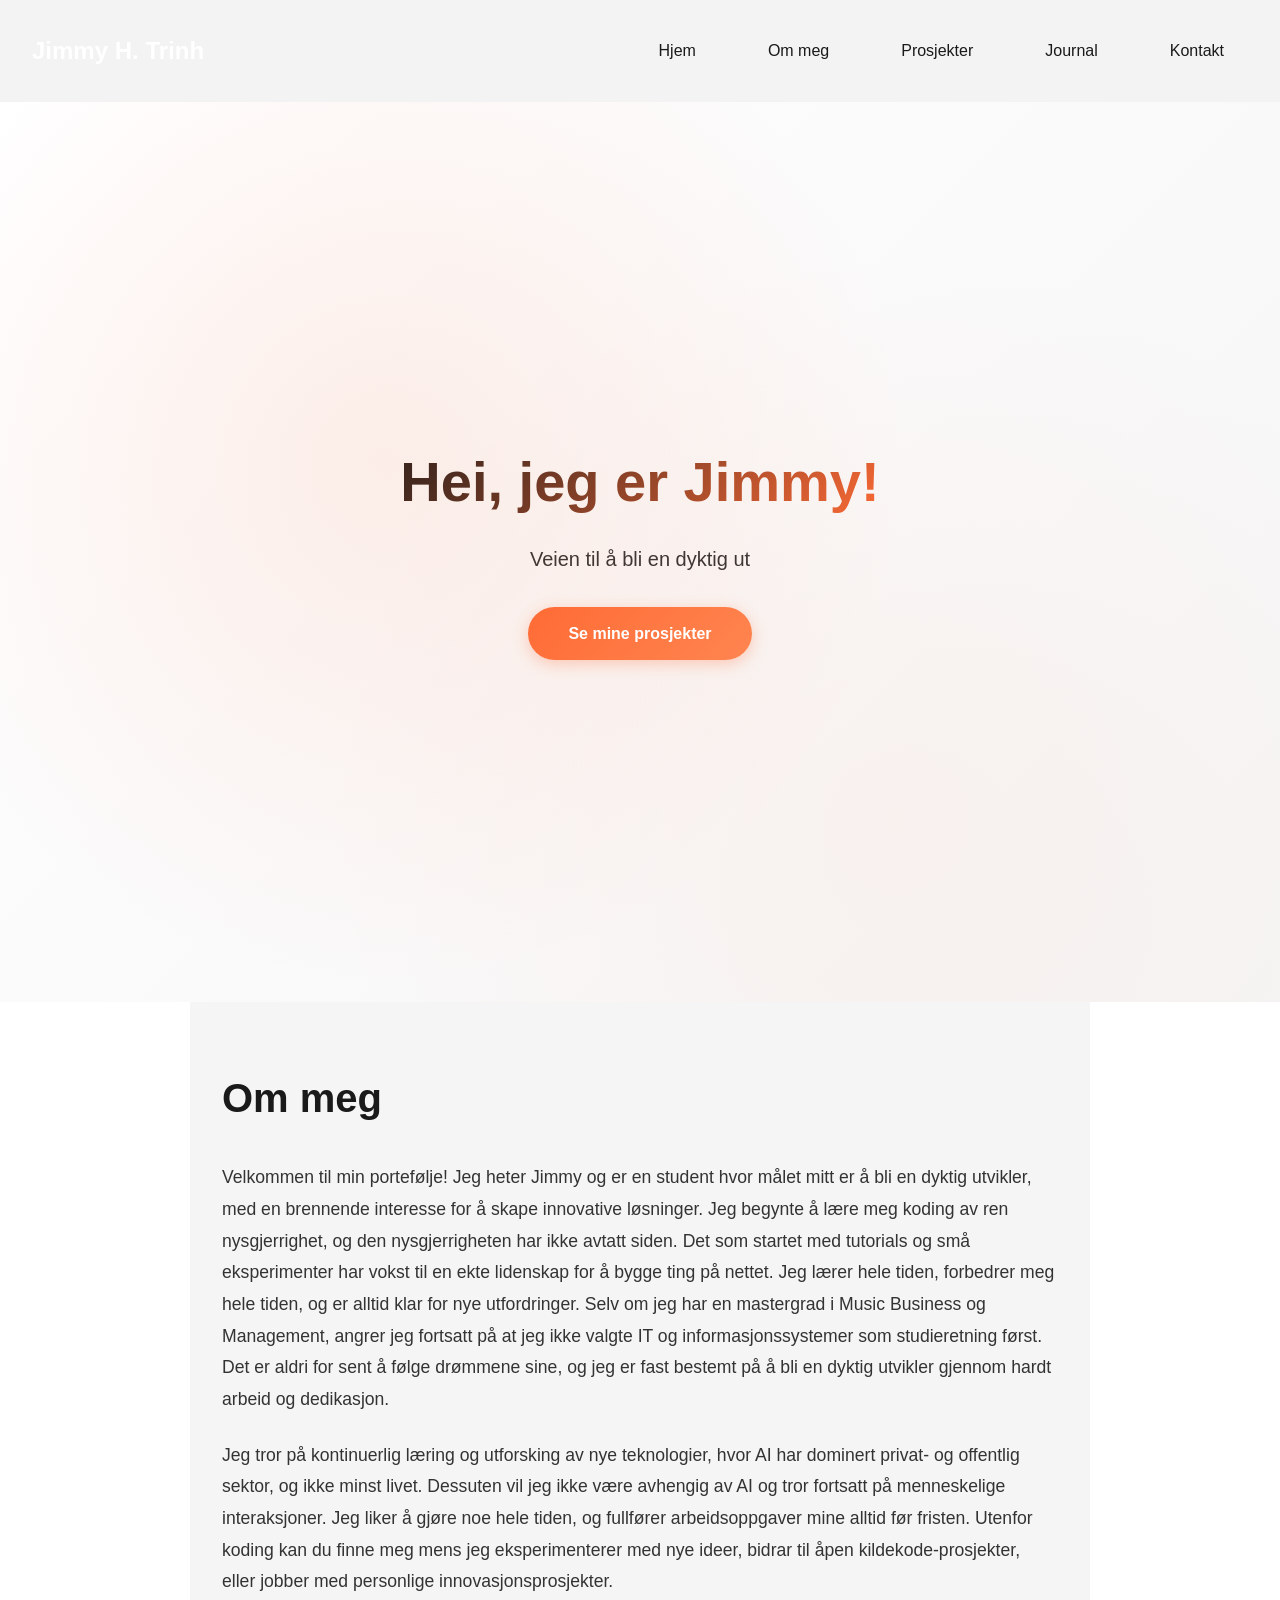
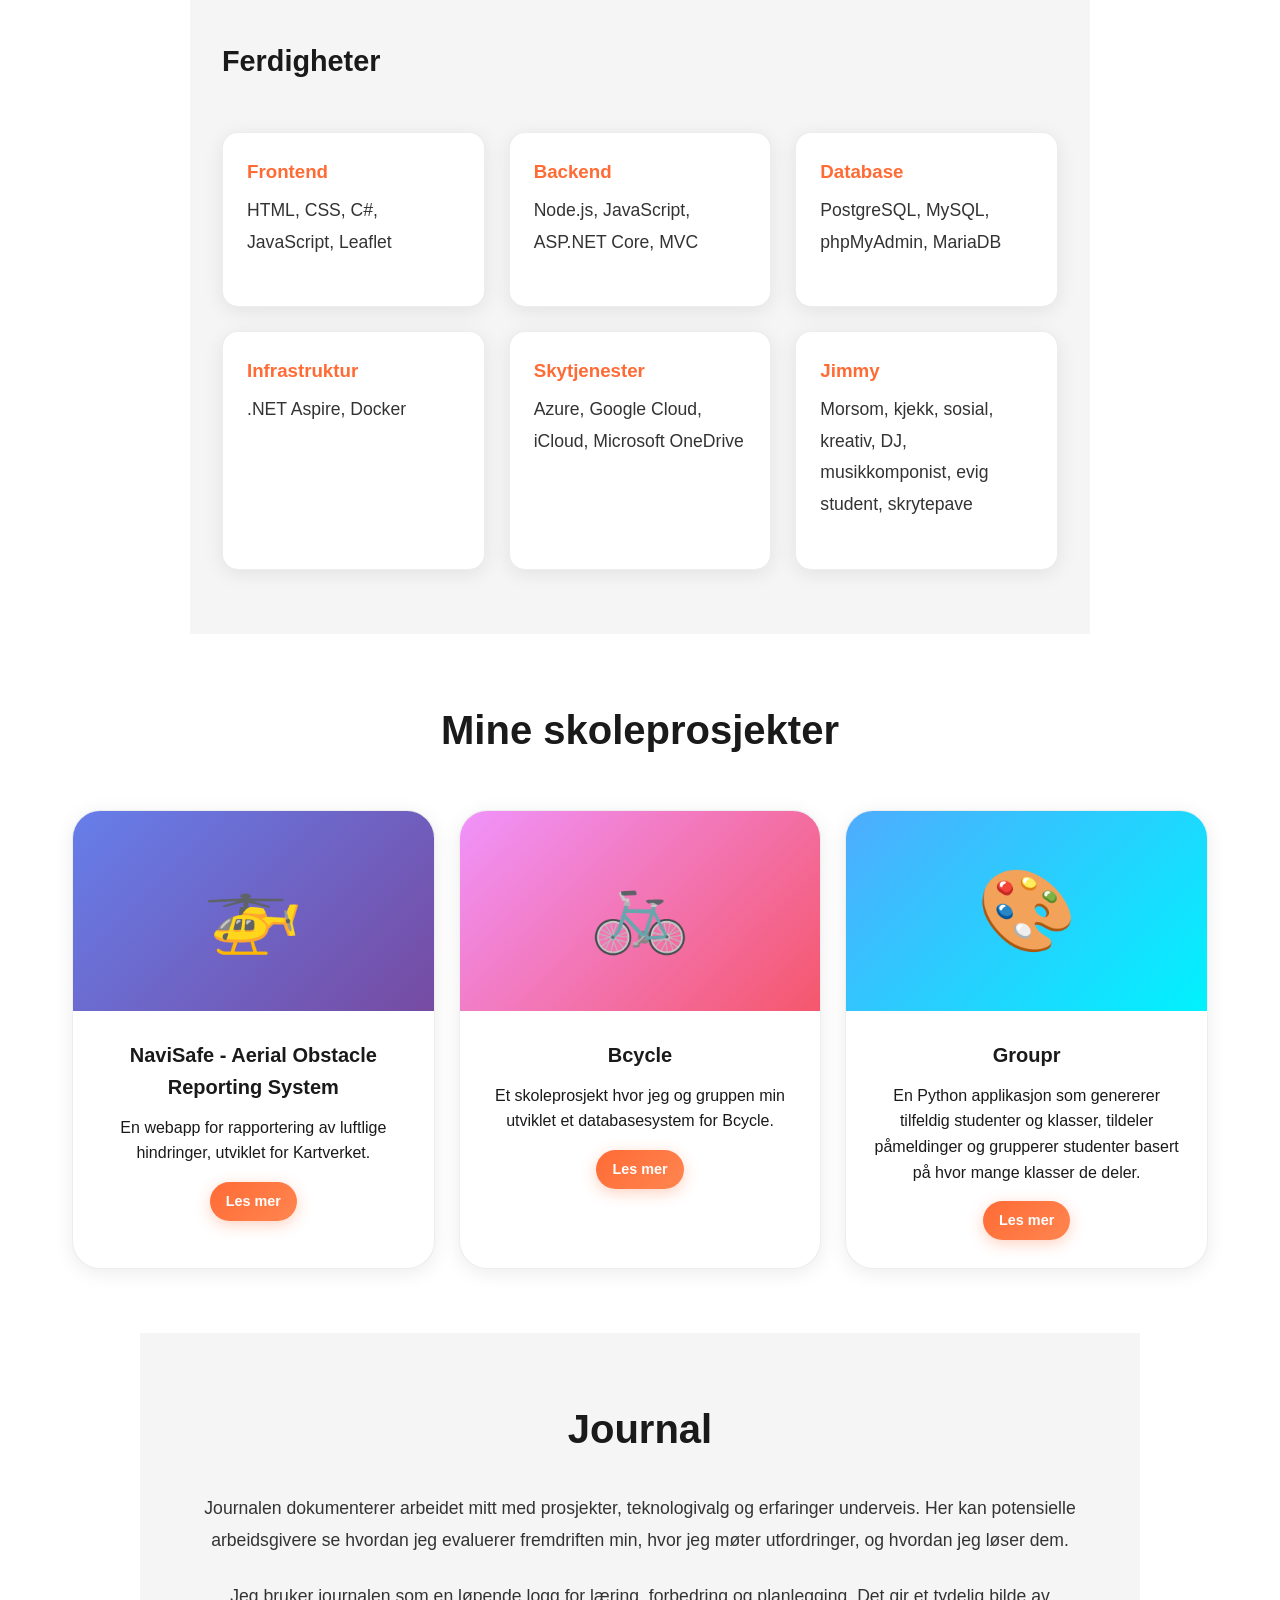
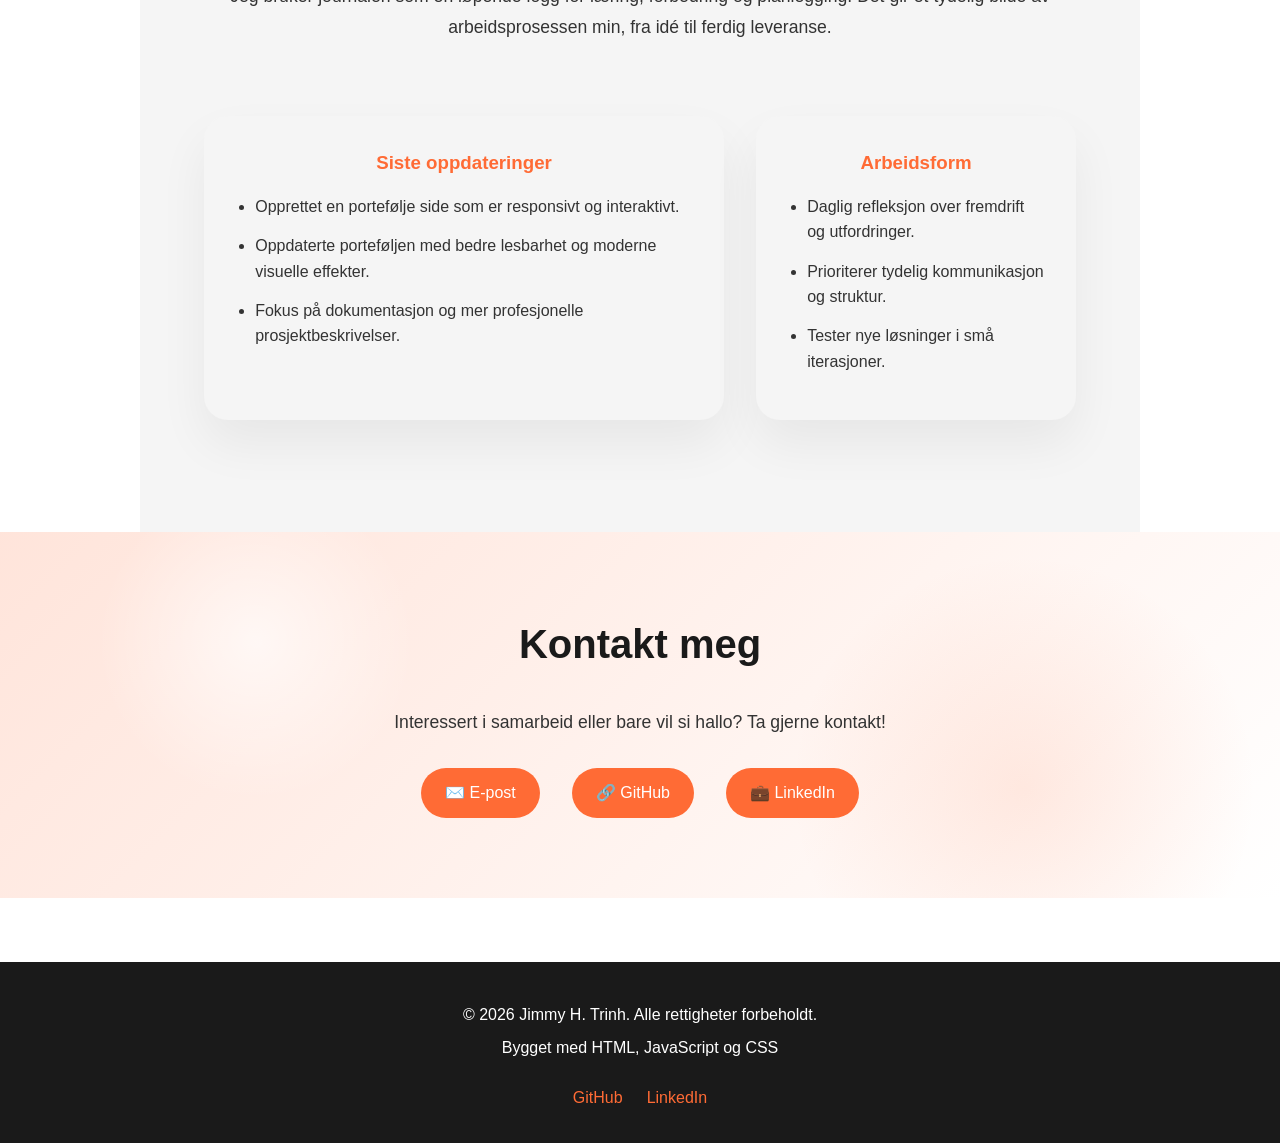
==== index.html @ 03f10249 "Forbedret layout, styling og oppdatert innhold" ====
<!DOCTYPE html>
<html lang="no">
<head>
    <meta charset="UTF-8">
    <meta name="viewport" content="width=device-width, initial-scale=1.0">
    <title>Jimmy H. Trinh - Min portefølje</title>
    <link rel="stylesheet" href="style.css">
    <style>
        /* Inline styles for header and footer */
        header {
            position: sticky;
            top: 0;
            z-index: 999;
            background: rgba(26, 26, 26, 0.95);
            backdrop-filter: blur(10px);
        }

        header nav {
            flex-wrap: wrap;
        }

        header nav .logo {
            font-size: 1.5rem;
            font-weight: bold;
            color: var(--secondary);
        }

        header nav div {
            display: flex;
            gap: 1.5rem;
        }

        footer {
            background: var(--primary);
            color: var(--secondary);
            text-align: center;
            padding: 2rem;
            margin-top: 4rem;
        }

        footer p {
            margin: 0.5rem 0;
        }

        footer .social-links {
            margin-top: 1.5rem;
            display: flex;
            justify-content: center;
            gap: 1.5rem;
        }

        footer a {
            color: var(--accent);
            text-decoration: none;
            transition: color 0.3s ease;
        }

        footer a:hover {
            color: var(--secondary);
        }

        /* Section styles */
        section {
            scroll-margin-top: 80px;
        }

        .about-section {
            padding: 4rem 2rem;
            max-width: 900px;
            margin: 0 auto;
            background: var(--light-gray);
        }

        .about-section h2 {
            font-size: 2.5rem;
            margin-bottom: 2rem;
            color: var(--primary);
        }

        .about-section p {
            font-size: 1.1rem;
            color: var(--dark-gray);
            margin-bottom: 1.5rem;
            line-height: 1.8;
        }

        .skills-container {
            display: grid;
            grid-template-columns: repeat(auto-fit, minmax(200px, 1fr));
            gap: 1.5rem;
            margin-top: 3rem;
        }

        .skill-item {
            background: var(--secondary);
            padding: 1.5rem;
            border-radius: 16px;
            box-shadow: 0 4px 20px rgba(0, 0, 0, 0.08);
            transition: all 0.3s cubic-bezier(0.4, 0, 0.2, 1);
            border: 1px solid rgba(26, 26, 26, 0.08);
            position: relative;
            overflow: hidden;
        }

        .skill-item::before {
            content: '';
            position: absolute;
            top: 0;
            left: 0;
            right: 0;
            bottom: 0;
            background: linear-gradient(135deg, rgba(255, 107, 53, 0.05), transparent);
            opacity: 0;
            transition: opacity 0.3s ease;
        }

        .skill-item:hover::before {
            opacity: 1;
        }

        .skill-item:hover {
            transform: translateY(-8px);
            box-shadow: 0 12px 30px rgba(255, 107, 53, 0.15);
            border-color: rgba(255, 107, 53, 0.2);
        }

        .skill-item h3 {
            color: var(--accent);
            margin-bottom: 0.5rem;
        }

        .portfolio-grid {
            display: grid;
            grid-template-columns: repeat(auto-fit, minmax(280px, 1fr));
            gap: 1.5rem;
            margin-top: 2rem;
        }

        .portfolio-card {
            display: block;
            text-decoration: none;
            color: inherit;
            border-radius: 28px;
            overflow: hidden;
            box-shadow: 0 18 px 40px rgba(0, 0, 0, 0.08);
            transition: transform 0.3s ease, box-shadow 0.3s ease, background 0.3s ease;
            background: var(--secondary);
        }

        .portfolio-card:hover {
            transform: translateY(-10px);
            box-shadow: 0 24px 60px rgba(0, 102, 255, 0.2);
        }

        .portfolio-card h3,
        .portfolio-card p {
            color: var(--primary);
        }

        .portfolio-card .card-content {
            padding: 1.75rem;
            display: flex;
            flex-direction: column;
                align-items: center;
                text-align: center;
        }

        .portfolio-card .card-content h3 {
            font-size: 1.25rem;
            margin-bottom: 0.75rem;
        }

        .portfolio-card span.btn {
            margin: 1rem auto 0;
            display: inline-flex;
        }

        .portfolio-card a,
        .portfolio-card a * {
            color: inherit;
            text-decoration: none;
        }

        .contact-section {
            padding: 5rem 2rem;
            background: linear-gradient(135deg, rgba(255, 107, 53, 0.18), rgba(255, 255, 255, 0.96));
            color: var(--primary);
            text-align: center;
            position: relative;
            overflow: hidden;
        }

        .contact-section::before {
            content: '';
            position: absolute;
            inset: 0;
            background: radial-gradient(circle at 20% 30%, rgba(255, 255, 255, 0.65), transparent 15%),
                        radial-gradient(circle at 80% 70%, rgba(255, 107, 53, 0.12), transparent 22%);
            pointer-events: none;
        }

        .contact-section > * {
            position: relative;
            z-index: 1;
        }

        .contact-section h2 {
            font-size: 2.5rem;
            margin-bottom: 2rem;
            color: var(--primary);
        }

        .contact-section p {
            font-size: 1.1rem;
            margin-bottom: 2rem;
            color: var(--dark-gray);
        }

        .contact-links {
            display: flex;
            justify-content: center;
            gap: 2rem;
            flex-wrap: wrap;
        }

        .contact-link {
            display: inline-flex;
            align-items: center;
            gap: 0.5rem;
            padding: 0.75rem 1.5rem;
            background: var(--accent);
            color: var(--secondary);
            text-decoration: none;
            border-radius: 50px;
            transition: all 0.3s ease;
        }

        .contact-link:hover {
            transform: translateY(-2px);
            box-shadow: 0 10px 20px rgba(0, 102, 255, 0.3);
        }

        @media (prefers-color-scheme: dark) {
            .about-section {
                background: var(--light-gray);
                color: var(--secondary);
            }

            .skill-item {
                background: var(--light-gray);
            }
        }
    </style>
</head>
<body>
    <!-- Navigasjon -->
    <header>
        <nav>
            <span class="logo"> Jimmy H. Trinh</span>
            <div>
                <a href="#hjem">Hjem</a>
                <a href="#om-meg">Om meg</a>
                <a href="#prosjekter">Prosjekter</a>
                <a href="journal.html">Journal</a>
                <a href="#kontakt">Kontakt</a>
            </div>
        </nav>
    </header>

    <!-- Hero Seksjon -->
    <section class="hero" id="hjem">
        <div>
            <h1>Hei, jeg er Jimmy!</h1>
            <p>Veien til å bli en dyktig utvikler - via kunnskap og erfaring</p>
            <a href="#prosjekter" class="btn">Se mine prosjekter</a>
        </div>
    </section>

    <!-- Om Meg Seksjon -->
    <section class="about-section" id="om-meg">
        <h2>Om meg</h2>
        <p>
            Velkommen til min portefølje! Jeg heter Jimmy og er en student hvor målet mitt er å bli en dyktig utvikler, med en brennende interesse for å skape innovative løsninger. 
            Jeg begynte å lære meg koding av ren nysgjerrighet, og den nysgjerrigheten har ikke avtatt siden. Det som startet med tutorials og små eksperimenter har vokst til en ekte lidenskap for å bygge ting på nettet. 
            Jeg lærer hele tiden, forbedrer meg hele tiden, og er alltid klar for nye utfordringer. Selv om jeg har en mastergrad i Music Business og Management, angrer jeg fortsatt på at jeg ikke valgte
            IT og informasjonssystemer som studieretning først. Det er aldri for sent å følge drømmene sine, og jeg er fast bestemt på å bli en dyktig utvikler gjennom hardt arbeid og dedikasjon.
        </p>
        <p>
            Jeg tror på kontinuerlig læring og utforsking av nye teknologier, hvor AI har dominert privat- og offentlig sektor, og ikke minst livet. 
            Dessuten vil jeg ikke være avhengig av AI og tror fortsatt på menneskelige interaksjoner. Jeg liker å gjøre noe hele tiden, og fullfører arbeidsoppgaver mine alltid før fristen. Utenfor koding kan du finne meg mens jeg eksperimenterer med nye ideer, 
            bidrar til åpen kildekode-prosjekter, eller jobber med personlige innovasjonsprosjekter.
        </p>
        
        <h3 style="margin-top: 2.5rem; margin-bottom: 1.5rem; color: var(--primary); font-size: 1.8rem;">Ferdigheter</h3>
        <div class="skills-container">
            <div class="skill-item">
                <h3>Frontend</h3>
                <p>HTML, CSS, C#, JavaScript, Leaflet</p>
            </div>
            <div class="skill-item">
                <h3>Backend</h3>
                <p>Node.js, JavaScript, ASP.NET Core, MVC</p>
            </div>
            <div class="skill-item">
                <h3>Database</h3>
                <p>PostgreSQL, MySQL, phpMyAdmin, MariaDB</p>
            </div>
            <div class="skill-item">
                <h3>Infrastruktur</h3>
                <p>.NET Aspire, Docker</p>
            </div>
            <div class="skill-item">
                <h3>Skytjenester</h3>
                <p>Azure, Google Cloud, iCloud, Microsoft OneDrive</p>
            </div>
            <div class="skill-item">
                <h3>Jimmy</h3>
                <p>Morsom, kjekk, sosial, kreativ, DJ, musikkomponist, evig student, skrytepave</p>
            </div>
        </div>
    </section>

    <!-- Portefølje Seksjon -->
    <section class="portfolio" id="prosjekter">
        <h2>Mine skoleprosjekter</h2>
        <div class="portfolio-grid">
            <a class="portfolio-card" href="navi-safe.html">
                <div style="height: 200px; background: linear-gradient(135deg, #667eea 0%, #764ba2 100%); display: flex; align-items: center; justify-content: center; color: white; font-size: 5rem;">
                    🚁
                </div>
                <div class="card-content">
                    <h3>NaviSafe - Aerial Obstacle Reporting System</h3>
                    <p>En webapp for rapportering av luftlige hindringer, utviklet for Kartverket.</p>
                    <span class="btn" style="margin-top: 1rem; font-size: 0.9rem; padding: 0.5rem 1rem; display: inline-block;">Les mer</span>
                </div>
            </a>

            <a class="portfolio-card" href="bcycle.html">
                <div style="height: 200px; background: linear-gradient(135deg, #f093fb 0%, #f5576c 100%); display: flex; align-items: center; justify-content: center; color: white; font-size: 5rem;">
                    🚲
                </div>
                <div class="card-content">
                    <h3>Bcycle</h3>
                    <p>Et skoleprosjekt hvor jeg og gruppen min utviklet et databasesystem for Bcycle.</p>
                    <span class="btn" style="margin-top: 1rem; font-size: 0.9rem; padding: 0.5rem 1rem; display: inline-block;">Les mer</span>
                </div>
            </a>

            <a class="portfolio-card" href="groupr.html">
                <div style="height: 200px; background: linear-gradient(135deg, #4facfe 0%, #00f2fe 100%); display: flex; align-items: center; justify-content: center; color: white; font-size: 5rem;">
                    🎨
                </div>
                <div class="card-content">
                    <h3>Groupr</h3>
                    <p>En Python applikasjon som genererer tilfeldig studenter og klasser, tildeler påmeldinger og grupperer studenter basert på hvor mange klasser de deler.</p>
                    <span class="btn" style="margin-top: 1rem; font-size: 0.9rem; padding: 0.5rem 1rem; display: inline-block;">Les mer</span>
                </div>
            </a>
        </div>
    </section>

     <!-- Journal Seksjon -->
    <section class="about-section" id="journal">
        <h2>Journal</h2>
        <p>Journalen dokumenterer arbeidet mitt med prosjekter, teknologivalg og erfaringer underveis. Her kan potensielle arbeidsgivere se hvordan jeg evaluerer fremdriften min, hvor jeg møter utfordringer, og hvordan jeg løser dem.</p>
        <p>Jeg bruker journalen som en løpende logg for læring, forbedring og planlegging. Det gir et tydelig bilde av arbeidsprosessen min, fra idé til ferdig leveranse.</p>
        <div class="project-detail">
            <div class="project-summary">
                <h3>Siste oppdateringer</h3>
                <ul style="text-align: left;">
                    <li>Opprettet en portefølje side som er responsivt og interaktivt.</li>
                    <li>Oppdaterte porteføljen med bedre lesbarhet og moderne visuelle effekter.</li>
                    <li>Fokus på dokumentasjon og mer profesjonelle prosjektbeskrivelser.</li>
                </ul>
            </div>
            <div class="project-side">
                <h3>Arbeidsform</h3>
                <ul style="text-align: left;">
                    <li>Daglig refleksjon over fremdrift og utfordringer.</li>
                    <li>Prioriterer tydelig kommunikasjon og struktur.</li>
                    <li>Tester nye løsninger i små iterasjoner.</li>
                </ul>
            </div>
        </div>
    </section>

    <!-- Contact Section -->
    <section class="contact-section" id="kontakt">
        <h2>Kontakt meg</h2>
        <p>Interessert i samarbeid eller bare vil si hallo? Ta gjerne kontakt!</p>
        <div class="contact-links">
            <a href="mailto:jimmyht98@hotmail.com" class="contact-link">✉️ E-post</a>
            <a href="https://github.com/jimmyht98" class="contact-link" target="_blank">🔗 GitHub</a>
            <a href="https://www.linkedin.com/in/jimmy-trinh-578951264/" class="contact-link" target="_blank">💼 LinkedIn</a>
        </div>
    </section>

    <!-- Footer -->
    <footer>
        <p>&copy; 2026 Jimmy H. Trinh. Alle rettigheter forbeholdt.</p>
        <p>Bygget med HTML, JavaScript og CSS</p>
        <div class="social-links">
            <a href="https://github.com/jimmyht98" target="_blank">GitHub</a>
            <a href="https://www.linkedin.com/in/jimmy-trinh-578951264/" target="_blank">LinkedIn</a>
        </div>
    </footer>

    <script>
        // Smooth scrolling for navigasjon lenker
        document.querySelectorAll('a[href^="#"]').forEach(anchor => {
            anchor.addEventListener('click', function (e) {
                e.preventDefault();
                const target = document.querySelector(this.getAttribute('href'));
                if (target) {
                    target.scrollIntoView({
                        behavior: 'smooth',
                        block: 'start'
                    });
                }
            });
        });

        // Legg på scroll animasjon for elementer
        const observerOptions = {
            threshold: 0.1,
            rootMargin: '0px 0px -50px 0px'
        };

        const observer = new IntersectionObserver(function(entries) {
            entries.forEach((entry, index) => {
                if (entry.isIntersecting) {
                    setTimeout(() => {
                        entry.target.style.opacity = '1';
                        entry.target.style.transform = 'translateY(0)';
                    }, index * 100); // Stagger animations
                }
            });
        }, observerOptions);

        document.querySelectorAll('.portfolio-card, .skill-item').forEach(el => {
            el.style.opacity = '0';
            el.style.transform = 'translateY(20px)';
            el.style.transition = 'opacity 0.6s ease, transform 0.6s ease';
            observer.observe(el);
        });

        // Add typing effect to hero subtitle
        const heroSubtitle = document.querySelector('.hero p');
        if (heroSubtitle) {
            const originalText = heroSubtitle.textContent;
            heroSubtitle.textContent = '';
            let i = 0;
            const typeWriter = () => {
                if (i < originalText.length) {
                    heroSubtitle.textContent += originalText.charAt(i);
                    i++;
                    setTimeout(typeWriter, 50);
                }
            };
            setTimeout(typeWriter, 1000);
        }

        // Add smooth reveal for sections
        const sectionObserver = new IntersectionObserver((entries) => {
            entries.forEach(entry => {
                if (entry.isIntersecting) {
                    entry.target.style.opacity = '1';
                    entry.target.style.transform = 'translateY(0)';
                }
            });
        }, { threshold: 0.1 });

        document.querySelectorAll('section').forEach(section => {
            section.style.opacity = '0';
            section.style.transform = 'translateY(30px)';
            section.style.transition = 'opacity 0.8s ease, transform 0.8s ease';
            sectionObserver.observe(section);
        });
    </script>
</body>
</html>
---- style.css ----
* {
    margin: 0;
    padding: 0;
    box-sizing: border-box;
}

:root {
    --primary: #1a1a1a;
    --secondary: #ffffff;
    --accent: #FF6B35;
    --light-gray: #f5f5f5;
    --dark-gray: #333333;
    --text-on-light: #2a2a2a;
    --text-on-dark: #e0e0e0;
}

body {
    font-family: -apple-system, BlinkMacSystemFont, 'SF Pro Display', 'SF Pro Text', sans-serif;
    color: var(--primary);
    background-color: var(--secondary);
    line-height: 1.6;
    -webkit-font-smoothing: antialiased;
    -moz-osx-font-smoothing: grayscale;
}

/* Navigation */
nav {
    display: flex;
    justify-content: space-between;
    align-items: center;
    padding: 2rem;
    position: sticky;
    top: 0;
    background: rgba(255, 255, 255, 0.95);
    backdrop-filter: blur(10px);
    z-index: 1000;
}

nav a {
    text-decoration: none;
    color: var(--primary);
    margin: 0 1.5rem;
    transition: color 0.3s ease;
}

nav a:hover {
    color: var(--accent);
}

/* Hero Section */
.hero {
    min-height: 100vh;
    display: flex;
    align-items: center;
    justify-content: center;
    text-align: center;
    padding: 2rem;
    background: linear-gradient(135deg, var(--secondary) 0%, var(--light-gray) 100%);
    position: relative;
    overflow: hidden;
}

.hero::before {
    content: '';
    position: absolute;
    top: 0;
    left: 0;
    right: 0;
    bottom: 0;
    background: radial-gradient(circle at 30% 40%, rgba(255, 107, 53, 0.1) 0%, transparent 50%),
                radial-gradient(circle at 70% 80%, rgba(255, 107, 53, 0.05) 0%, transparent 50%);
    pointer-events: none;
}

.hero h1 {
    font-size: 3.5rem;
    margin-bottom: 1rem;
    animation: fadeInUp 0.8s ease;
    font-weight: 700;
    background: linear-gradient(135deg, var(--primary), var(--accent));
    -webkit-background-clip: text;
    -webkit-text-fill-color: transparent;
    background-clip: text;
}

.hero p {
    font-size: 1.25rem;
    color: var(--dark-gray);
    margin-bottom: 2rem;
    animation: fadeInUp 1s ease;
    max-width: 600px;
    margin-left: auto;
    margin-right: auto;
}

/* Buttons */
.btn {
    display: inline-block;
    padding: 0.875rem 2.5rem;
    background: linear-gradient(135deg, var(--accent), #ff8550);
    color: var(--secondary);
    text-decoration: none;
    border-radius: 50px;
    transition: all 0.3s cubic-bezier(0.4, 0, 0.2, 1);
    border: none;
    cursor: pointer;
    font-weight: 600;
    font-size: 1rem;
    position: relative;
    overflow: hidden;
    box-shadow: 0 4px 15px rgba(255, 107, 53, 0.3);
}

.btn::before {
    content: '';
    position: absolute;
    top: 0;
    left: -100%;
    width: 100%;
    height: 100%;
    background: linear-gradient(90deg, transparent, rgba(255, 255, 255, 0.2), transparent);
    transition: left 0.5s;
}

.btn:hover::before {
    left: 100%;
}

.btn:hover {
    transform: translateY(-3px);
    box-shadow: 0 8px 25px rgba(255, 107, 53, 0.4);
}

.btn:active {
    transform: translateY(-1px);
}

/* Portfolio Section */
.portfolio {
    padding: 4rem 2rem;
    max-width: 1200px;
    margin: 0 auto;
}

.portfolio h2 {
    font-size: 2.5rem;
    margin-bottom: 3rem;
    text-align: center;
}

.portfolio-grid {
    display: grid;
    grid-template-columns: repeat(auto-fit, minmax(300px, 1fr));
    gap: 2rem;
}

.portfolio-card {
    display: block;
    background: var(--light-gray);
    border-radius: 16px;
    overflow: hidden;
    transition: all 0.4s cubic-bezier(0.4, 0, 0.2, 1);
    cursor: pointer;
    position: relative;
    border: 1px solid rgba(26, 26, 26, 0.08);
    box-shadow: 0 4px 20px rgba(0, 0, 0, 0.08);
}

.portfolio-card::before {
    content: '';
    position: absolute;
    top: 0;
    left: 0;
    right: 0;
    bottom: 0;
    background: linear-gradient(135deg, rgba(255, 107, 53, 0.1), rgba(255, 107, 53, 0.05));
    opacity: 0;
    transition: opacity 0.3s ease;
    pointer-events: none;
}

.portfolio-card:hover::before {
    opacity: 1;
}

.portfolio-card:hover {
    transform: translateY(-12px) scale(1.02);
    box-shadow: 0 20px 40px rgba(255, 107, 53, 0.15);
    border-color: rgba(255, 107, 53, 0.2);
}

.card-content {
    padding: 2rem;
}

    header nav .logo {
        font-size: 1.4rem;
        font-weight: 700;
        color: var(--primary);
    }

    header nav div {
        display: flex;
        flex-wrap: wrap;
        gap: 1rem;
        align-items: center;
    }

    .project-hero {
        padding: 4.5rem 2rem 3rem;
        background: linear-gradient(135deg, rgba(255, 107, 53, 0.18), rgba(255, 255, 255, 0.98));
        text-align: center;
    }

    .project-hero h2 {
        font-size: 3rem;
        margin-bottom: 1rem;
        color: var(--primary);
    }

    .project-hero p {
        max-width: 780px;
        margin: 0 auto;
        color: var(--dark-gray);
        font-size: 1.1rem;
        line-height: 1.8;
    }

    .meta-chips {
        display: flex;
        flex-wrap: wrap;
        justify-content: center;
        gap: 1rem;
        margin-top: 2rem;
    }

    .chip {
        display: inline-flex;
        align-items: center;
        padding: 0.85rem 1.25rem;
        border-radius: 999px;
        background: rgba(255, 107, 53, 0.12);
        color: var(--primary);
        font-weight: 600;
        border: 1px solid rgba(255, 107, 53, 0.2);
    }

    .project-detail {
        display: grid;
        grid-template-columns: minmax(0, 1fr) 320px;
        gap: 2rem;
        max-width: 1100px;
        margin: 0 auto;
        padding: 3rem 2rem 4rem;
    }

    #journal {
        max-width: 1000px;
        margin: 0 auto;
        padding: 4rem 2rem 3rem;
        text-align: center;
    }

    #journal .project-detail {
        justify-items: center;
    }

    .project-summary,
    .project-side {
        background: var(--light-gray);
        border-radius: 24px;
        padding: 2rem;
        box-shadow: 0 24px 50px rgba(0, 0, 0, 0.06);
    }

    .project-summary h3,
    .project-side h3 {
        color: var(--accent);
        margin-bottom: 1rem;
    }

    .project-summary p,
    .project-side p {
        color: var(--dark-gray);
        line-height: 1.8;
        margin-bottom: 1rem;
    }

    .project-summary ul,
    .project-side ul {
        list-style: disc;
        padding-left: 1.2rem;
        margin-top: 1rem;
        color: var(--dark-gray);
    }

    .project-summary li,
    .project-side li {
        margin-bottom: 0.85rem;
    }

    .project-image {
        border-radius: 24px;
        overflow: hidden;
        min-height: 260px;
        background: linear-gradient(135deg, var(--accent), #ff9b6b);
        display: flex;
        align-items: center;
        justify-content: center;
        color: #fff;
        font-size: 2.75rem;
        margin-bottom: 1.5rem;
        box-shadow: inset 0 0 0 1px rgba(255, 255, 255, 0.15);
    }

    .project-buttons {
        display: flex;
        flex-wrap: wrap;
        gap: 1rem;
        margin-top: 1.5rem;
    }

    .project-buttons a {
        min-width: 160px;
    }

    .project-side .feature-card {
        background: var(--secondary);
        border-radius: 18px;
        padding: 1.25rem;
        border: 1px solid rgba(26, 26, 26, 0.08);
        margin-bottom: 1rem;
    }

    .project-side .feature-card h4 {
        margin-bottom: 0.6rem;
    }

    .project-side .feature-card p {
        margin: 0;
    }

    @media (max-width: 900px) {
        .project-detail {
            grid-template-columns: 1fr;
        }
    }

    @media (max-width: 768px) {
        .project-hero {
            padding: 3rem 1.5rem 2.5rem;
        }

        .project-image {
            min-height: 220px;
        }

        .project-detail {
            padding: 2rem 1.5rem 3rem;
        }
    }

    @media (max-width: 480px) {
        nav {
            padding: 1rem;
        }

        .project-hero h2 {
            font-size: 2rem;
        }

        .chip {
            padding: 0.75rem 1rem;
        }
    }
    font-size: 0.95rem;

/* Animations */
@keyframes fadeInUp {
    from {
        opacity: 0;
        transform: translateY(30px);
    }
    to {
        opacity: 1;
        transform: translateY(0);
    }
}

@keyframes slideInLeft {
    from {
        opacity: 0;
        transform: translateX(-30px);
    }
    to {
        opacity: 1;
        transform: translateX(0);
    }
}

@keyframes slideInRight {
    from {
        opacity: 0;
        transform: translateX(30px);
    }
    to {
        opacity: 1;
        transform: translateX(0);
    }
}

@keyframes pulse {
    0% {
        transform: scale(1);
    }
    50% {
        transform: scale(1.05);
    }
    100% {
        transform: scale(1);
    }
}

/* Responsive */
@media (max-width: 768px) {
    nav {
        flex-direction: column;
        gap: 1rem;
    }

    nav a {
        margin: 0.5rem 0;
    }

    .hero h1 {
        font-size: 2rem;
    }

    .hero p {
        font-size: 1rem;
    }

    .portfolio h2 {
        font-size: 2rem;
    }

    .portfolio-grid {
        grid-template-columns: 1fr;
    }
}

@media (max-width: 480px) {
    .hero h1 {
        font-size: 1.5rem;
    }

    nav {
        padding: 1rem;
    }

    .portfolio {
        padding: 2rem 1rem;
    }
}
/* Dark Mode */
@media (prefers-color-scheme: dark) {
    :root {
        --primary: #ffffff;
        --secondary: #0a0a0a;
        --light-gray: #1a1a1a;
        --dark-gray: #cccccc;
        --text-on-light: #ffffff;
        --text-on-dark: #b0b0b0;
    }

    nav {
        background: rgba(10, 10, 10, 0.95);
    }

    .hero {
        background: linear-gradient(135deg, var(--secondary) 0%, var(--light-gray) 100%);
    }

    .portfolio-card {
        background: var(--light-gray);
        border: 1px solid rgba(255, 255, 255, 0.1);
    }

    .about-section {
        background: var(--light-gray);
        color: var(--text-on-light);
    }

    .about-section h2 {
        color: var(--text-on-light);
    }

    .about-section p {
        color: var(--text-on-dark);
    }

    .skill-item {
        background: var(--secondary);
        border: 1px solid rgba(255, 255, 255, 0.1);
    }

    .project-hero {
        background: linear-gradient(135deg, rgba(255, 107, 53, 0.15), rgba(10, 10, 10, 0.98));
    }

    .project-summary,
    .project-side {
        background: var(--light-gray);
        border: 1px solid rgba(255, 255, 255, 0.1);
    }

    .project-summary h3,
    .project-side h3 {
        color: var(--text-on-light);
    }

    .project-summary p,
    .project-side p {
        color: var(--text-on-dark);
    }

    .project-summary ul,
    .project-side ul {
        color: var(--text-on-dark);
    }

    .project-side .feature-card {
        background: var(--secondary);
        border: 1px solid rgba(255, 255, 255, 0.1);
    }
}

/* Custom Scrollbar */
::-webkit-scrollbar {
    width: 8px;
}

::-webkit-scrollbar-track {
    background: var(--light-gray);
}

::-webkit-scrollbar-thumb {
    background: var(--accent);
    border-radius: 4px;
}

::-webkit-scrollbar-thumb:hover {
    background: #e55a2b;
}

/* Selection styling */
::selection {
    background: rgba(255, 107, 53, 0.3);
    color: var(--primary);
}

::-moz-selection {
    background: rgba(255, 107, 53, 0.3);
    color: var(--primary);
}
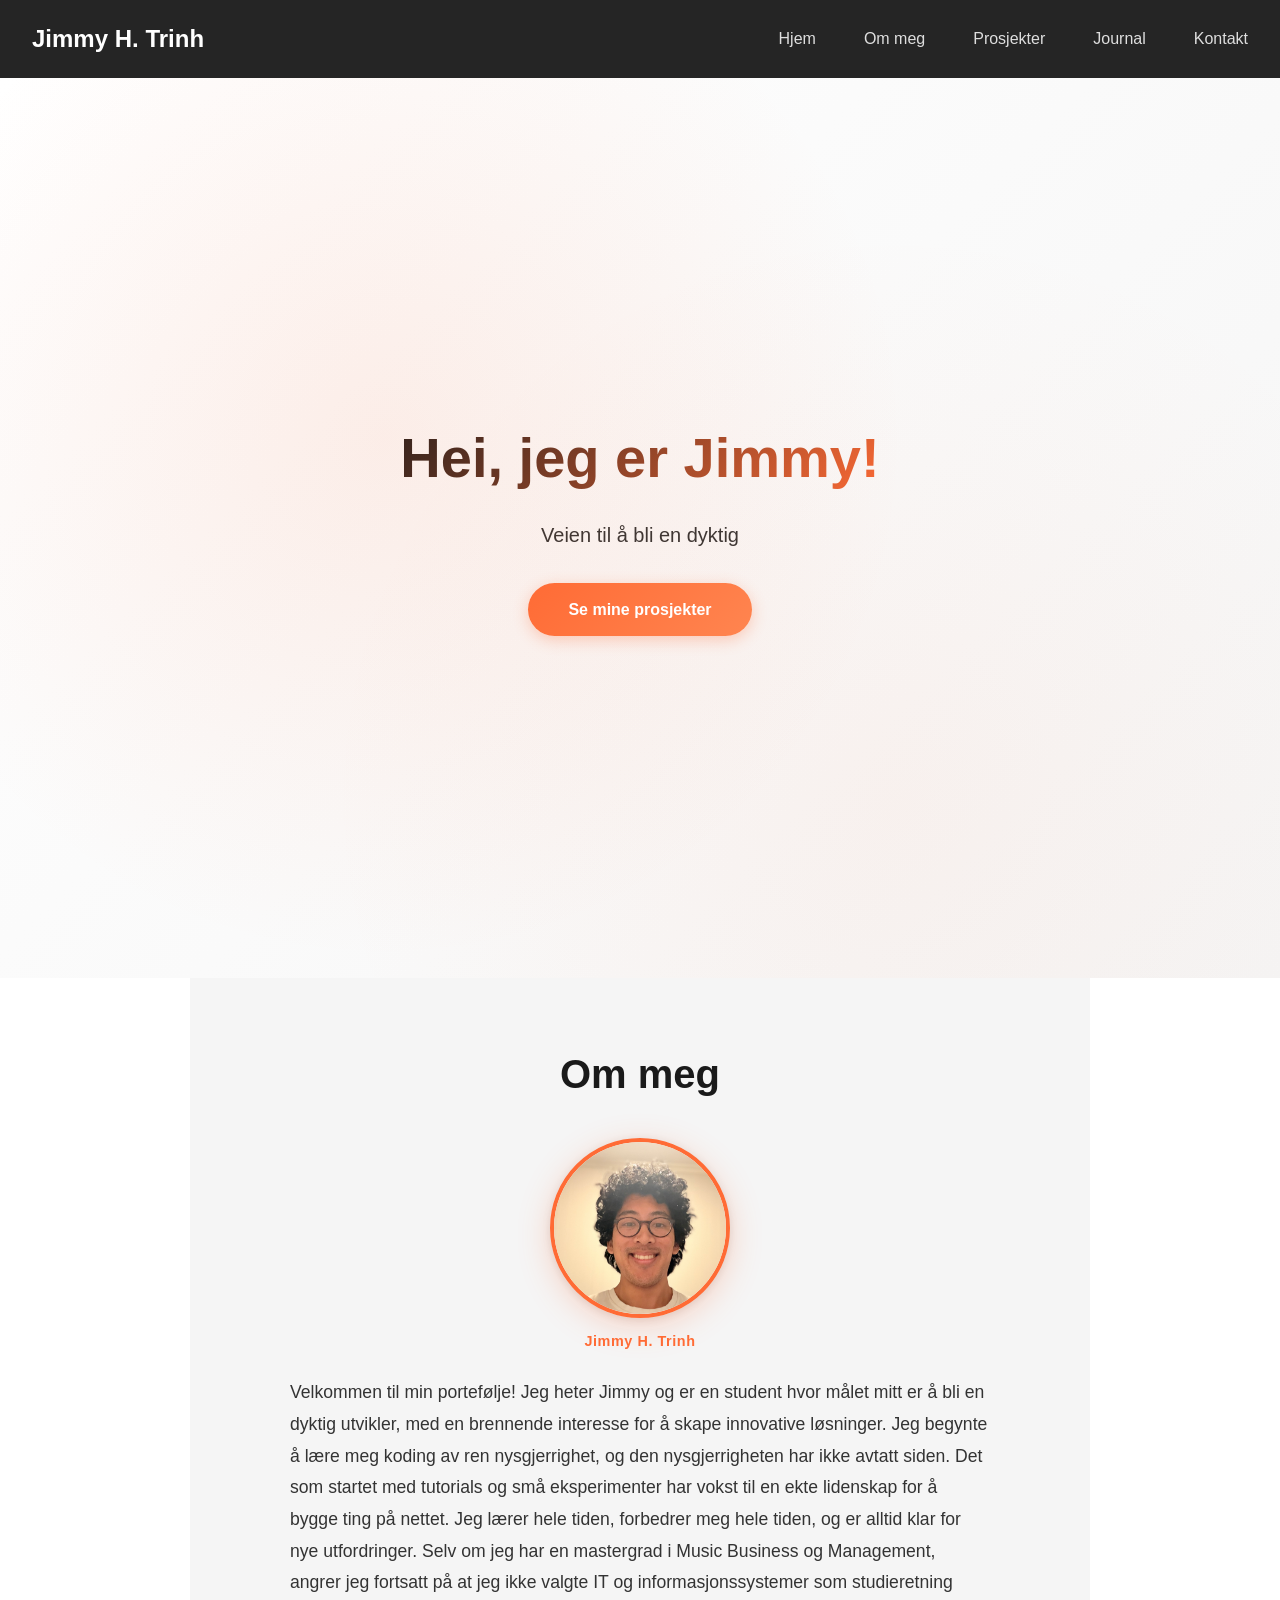
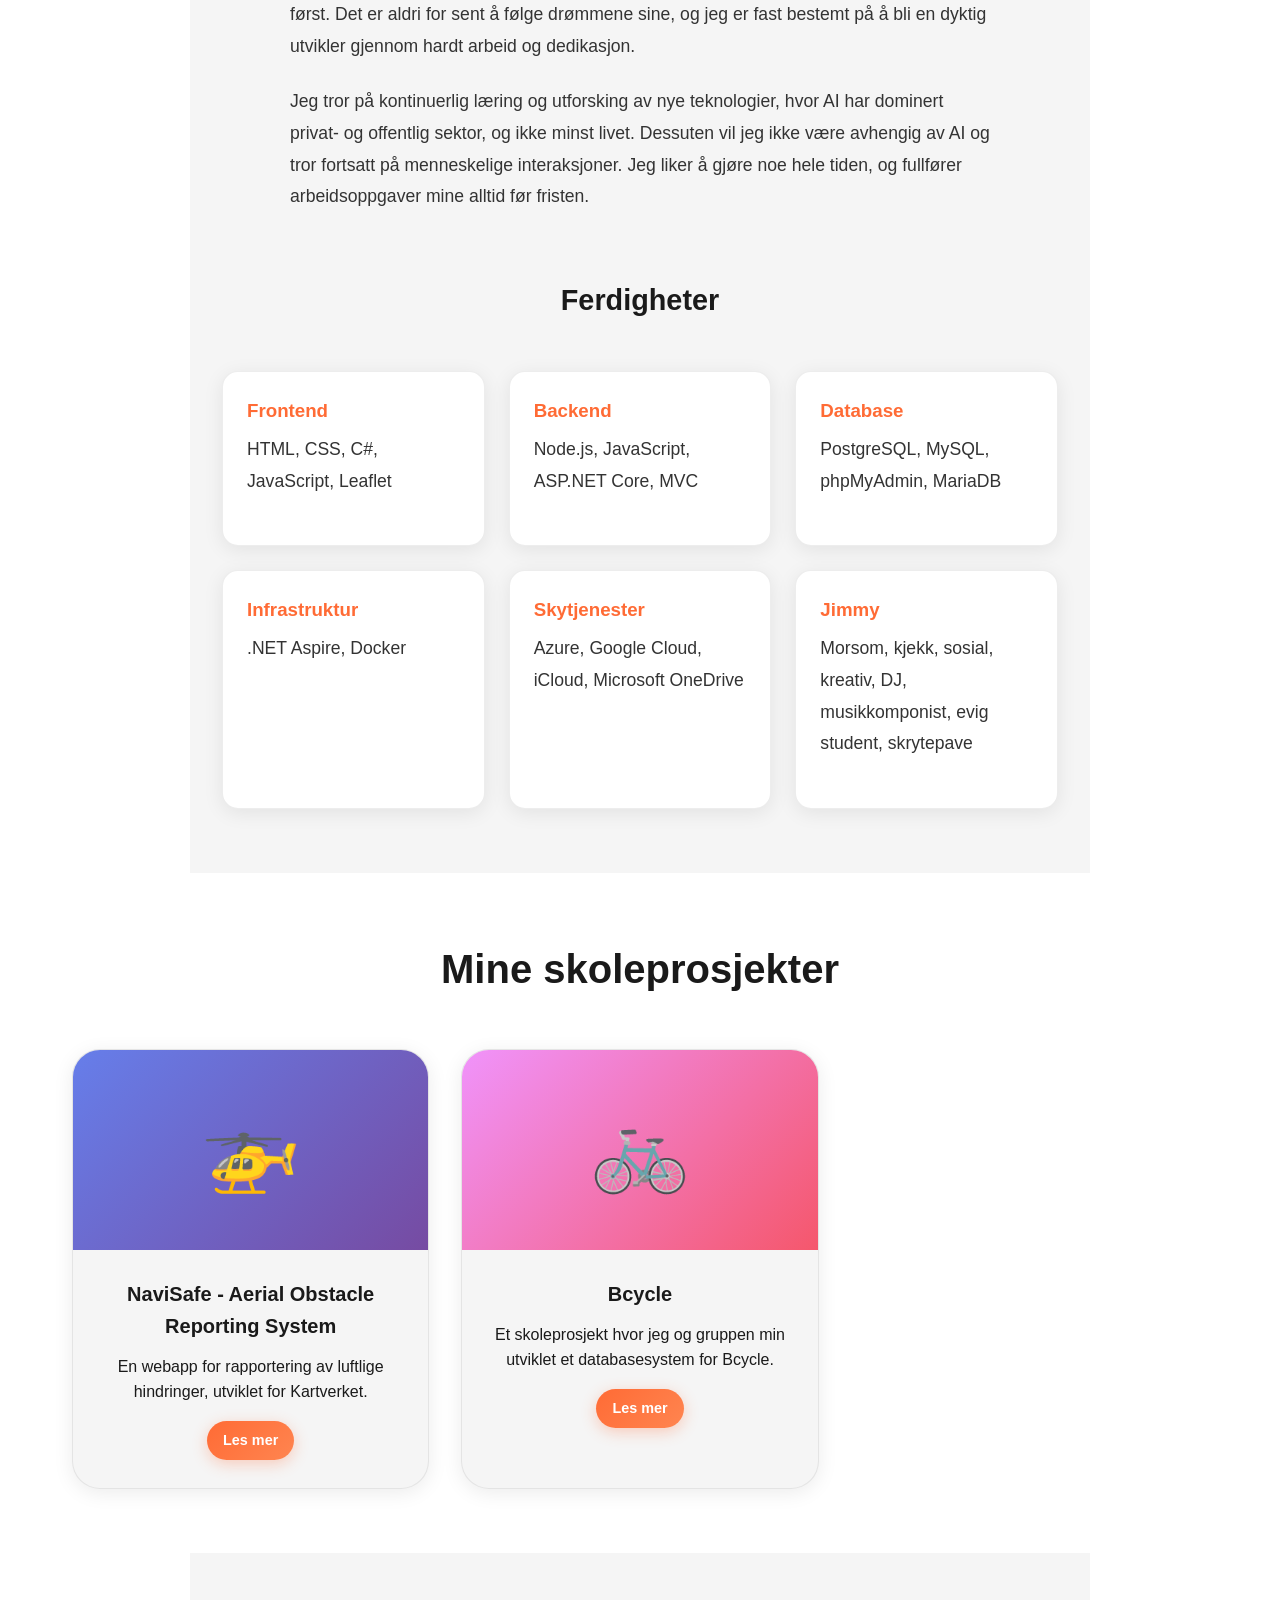
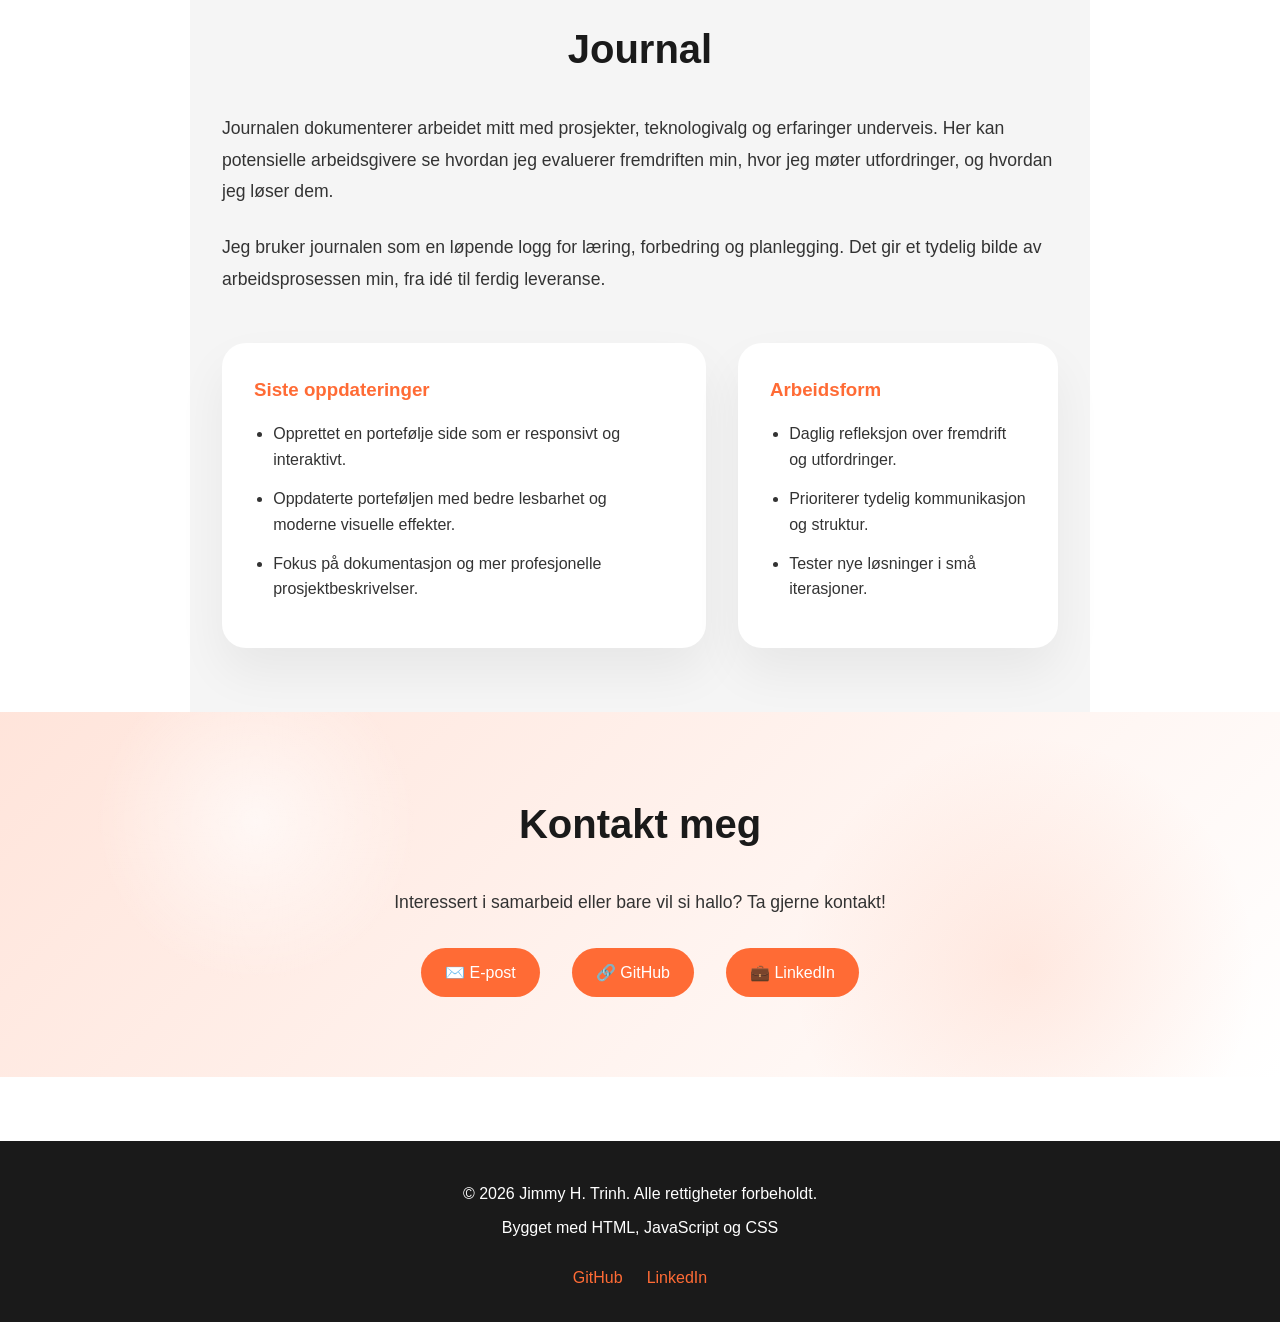
==== commit 48b1a32a: "Add files via upload Forbedret layout, lagt til et portrett bilde og oppdatert innhold" ====
--- a/index.html
+++ b/index.html
@@ -1,481 +1,611 @@
-<!DOCTYPE html>
-<html lang="no">
-<head>
-    <meta charset="UTF-8">
-    <meta name="viewport" content="width=device-width, initial-scale=1.0">
-    <title>Jimmy H. Trinh - Min portefølje</title>
-    <link rel="stylesheet" href="style.css">
-    <style>
-        /* Inline styles for header and footer */
-        header {
-            position: sticky;
-            top: 0;
-            z-index: 999;
-            background: rgba(26, 26, 26, 0.95);
-            backdrop-filter: blur(10px);
-        }
-
-        header nav {
-            flex-wrap: wrap;
-        }
-
-        header nav .logo {
-            font-size: 1.5rem;
-            font-weight: bold;
-            color: var(--secondary);
-        }
-
-        header nav div {
-            display: flex;
-            gap: 1.5rem;
-        }
-
-        footer {
-            background: var(--primary);
-            color: var(--secondary);
-            text-align: center;
-            padding: 2rem;
-            margin-top: 4rem;
-        }
-
-        footer p {
-            margin: 0.5rem 0;
-        }
-
-        footer .social-links {
-            margin-top: 1.5rem;
-            display: flex;
-            justify-content: center;
-            gap: 1.5rem;
-        }
-
-        footer a {
-            color: var(--accent);
-            text-decoration: none;
-            transition: color 0.3s ease;
-        }
-
-        footer a:hover {
-            color: var(--secondary);
-        }
-
-        /* Section styles */
-        section {
-            scroll-margin-top: 80px;
-        }
-
-        .about-section {
-            padding: 4rem 2rem;
-            max-width: 900px;
-            margin: 0 auto;
-            background: var(--light-gray);
-        }
-
-        .about-section h2 {
-            font-size: 2.5rem;
-            margin-bottom: 2rem;
-            color: var(--primary);
-        }
-
-        .about-section p {
-            font-size: 1.1rem;
-            color: var(--dark-gray);
-            margin-bottom: 1.5rem;
-            line-height: 1.8;
-        }
-
-        .skills-container {
-            display: grid;
-            grid-template-columns: repeat(auto-fit, minmax(200px, 1fr));
-            gap: 1.5rem;
-            margin-top: 3rem;
-        }
-
-        .skill-item {
-            background: var(--secondary);
-            padding: 1.5rem;
-            border-radius: 16px;
-            box-shadow: 0 4px 20px rgba(0, 0, 0, 0.08);
-            transition: all 0.3s cubic-bezier(0.4, 0, 0.2, 1);
-            border: 1px solid rgba(26, 26, 26, 0.08);
-            position: relative;
-            overflow: hidden;
-        }
-
-        .skill-item::before {
-            content: '';
-            position: absolute;
-            top: 0;
-            left: 0;
-            right: 0;
-            bottom: 0;
-            background: linear-gradient(135deg, rgba(255, 107, 53, 0.05), transparent);
-            opacity: 0;
-            transition: opacity 0.3s ease;
-        }
-
-        .skill-item:hover::before {
-            opacity: 1;
-        }
-
-        .skill-item:hover {
-            transform: translateY(-8px);
-            box-shadow: 0 12px 30px rgba(255, 107, 53, 0.15);
-            border-color: rgba(255, 107, 53, 0.2);
-        }
-
-        .skill-item h3 {
-            color: var(--accent);
-            margin-bottom: 0.5rem;
-        }
-
-        .portfolio-grid {
-            display: grid;
-            grid-template-columns: repeat(auto-fit, minmax(280px, 1fr));
-            gap: 1.5rem;
-            margin-top: 2rem;
-        }
-
-        .portfolio-card {
-            display: block;
-            text-decoration: none;
-            color: inherit;
-            border-radius: 28px;
-            overflow: hidden;
-            box-shadow: 0 18 px 40px rgba(0, 0, 0, 0.08);
-            transition: transform 0.3s ease, box-shadow 0.3s ease, background 0.3s ease;
-            background: var(--secondary);
-        }
-
-        .portfolio-card:hover {
-            transform: translateY(-10px);
-            box-shadow: 0 24px 60px rgba(0, 102, 255, 0.2);
-        }
-
-        .portfolio-card h3,
-        .portfolio-card p {
-            color: var(--primary);
-        }
-
-        .portfolio-card .card-content {
-            padding: 1.75rem;
-            display: flex;
-            flex-direction: column;
-                align-items: center;
-                text-align: center;
-        }
-
-        .portfolio-card .card-content h3 {
-            font-size: 1.25rem;
-            margin-bottom: 0.75rem;
-        }
-
-        .portfolio-card span.btn {
-            margin: 1rem auto 0;
-            display: inline-flex;
-        }
-
-        .portfolio-card a,
-        .portfolio-card a * {
-            color: inherit;
-            text-decoration: none;
-        }
-
-        .contact-section {
-            padding: 5rem 2rem;
-            background: linear-gradient(135deg, rgba(255, 107, 53, 0.18), rgba(255, 255, 255, 0.96));
-            color: var(--primary);
-            text-align: center;
-            position: relative;
-            overflow: hidden;
-        }
-
-        .contact-section::before {
-            content: '';
-            position: absolute;
-            inset: 0;
-            background: radial-gradient(circle at 20% 30%, rgba(255, 255, 255, 0.65), transparent 15%),
-                        radial-gradient(circle at 80% 70%, rgba(255, 107, 53, 0.12), transparent 22%);
-            pointer-events: none;
-        }
-
-        .contact-section > * {
-            position: relative;
-            z-index: 1;
-        }
-
-        .contact-section h2 {
-            font-size: 2.5rem;
-            margin-bottom: 2rem;
-            color: var(--primary);
-        }
-
-        .contact-section p {
-            font-size: 1.1rem;
-            margin-bottom: 2rem;
-            color: var(--dark-gray);
-        }
-
-        .contact-links {
-            display: flex;
-            justify-content: center;
-            gap: 2rem;
-            flex-wrap: wrap;
-        }
-
-        .contact-link {
-            display: inline-flex;
-            align-items: center;
-            gap: 0.5rem;
-            padding: 0.75rem 1.5rem;
-            background: var(--accent);
-            color: var(--secondary);
-            text-decoration: none;
-            border-radius: 50px;
-            transition: all 0.3s ease;
-        }
-
-        .contact-link:hover {
-            transform: translateY(-2px);
-            box-shadow: 0 10px 20px rgba(0, 102, 255, 0.3);
-        }
-
-        @media (prefers-color-scheme: dark) {
-            .about-section {
-                background: var(--light-gray);
-                color: var(--secondary);
-            }
-
-            .skill-item {
-                background: var(--light-gray);
-            }
-        }
-    </style>
-</head>
-<body>
-    <!-- Navigasjon -->
-    <header>
-        <nav>
-            <span class="logo"> Jimmy H. Trinh</span>
-            <div>
-                <a href="#hjem">Hjem</a>
-                <a href="#om-meg">Om meg</a>
-                <a href="#prosjekter">Prosjekter</a>
-                <a href="journal.html">Journal</a>
-                <a href="#kontakt">Kontakt</a>
-            </div>
-        </nav>
-    </header>
-
-    <!-- Hero Seksjon -->
-    <section class="hero" id="hjem">
-        <div>
-            <h1>Hei, jeg er Jimmy!</h1>
-            <p>Veien til å bli en dyktig utvikler - via kunnskap og erfaring</p>
-            <a href="#prosjekter" class="btn">Se mine prosjekter</a>
-        </div>
-    </section>
-
-    <!-- Om Meg Seksjon -->
-    <section class="about-section" id="om-meg">
-        <h2>Om meg</h2>
-        <p>
-            Velkommen til min portefølje! Jeg heter Jimmy og er en student hvor målet mitt er å bli en dyktig utvikler, med en brennende interesse for å skape innovative løsninger. 
-            Jeg begynte å lære meg koding av ren nysgjerrighet, og den nysgjerrigheten har ikke avtatt siden. Det som startet med tutorials og små eksperimenter har vokst til en ekte lidenskap for å bygge ting på nettet. 
-            Jeg lærer hele tiden, forbedrer meg hele tiden, og er alltid klar for nye utfordringer. Selv om jeg har en mastergrad i Music Business og Management, angrer jeg fortsatt på at jeg ikke valgte
-            IT og informasjonssystemer som studieretning først. Det er aldri for sent å følge drømmene sine, og jeg er fast bestemt på å bli en dyktig utvikler gjennom hardt arbeid og dedikasjon.
-        </p>
-        <p>
-            Jeg tror på kontinuerlig læring og utforsking av nye teknologier, hvor AI har dominert privat- og offentlig sektor, og ikke minst livet. 
-            Dessuten vil jeg ikke være avhengig av AI og tror fortsatt på menneskelige interaksjoner. Jeg liker å gjøre noe hele tiden, og fullfører arbeidsoppgaver mine alltid før fristen. Utenfor koding kan du finne meg mens jeg eksperimenterer med nye ideer, 
-            bidrar til åpen kildekode-prosjekter, eller jobber med personlige innovasjonsprosjekter.
-        </p>
-        
-        <h3 style="margin-top: 2.5rem; margin-bottom: 1.5rem; color: var(--primary); font-size: 1.8rem;">Ferdigheter</h3>
-        <div class="skills-container">
-            <div class="skill-item">
-                <h3>Frontend</h3>
-                <p>HTML, CSS, C#, JavaScript, Leaflet</p>
-            </div>
-            <div class="skill-item">
-                <h3>Backend</h3>
-                <p>Node.js, JavaScript, ASP.NET Core, MVC</p>
-            </div>
-            <div class="skill-item">
-                <h3>Database</h3>
-                <p>PostgreSQL, MySQL, phpMyAdmin, MariaDB</p>
-            </div>
-            <div class="skill-item">
-                <h3>Infrastruktur</h3>
-                <p>.NET Aspire, Docker</p>
-            </div>
-            <div class="skill-item">
-                <h3>Skytjenester</h3>
-                <p>Azure, Google Cloud, iCloud, Microsoft OneDrive</p>
-            </div>
-            <div class="skill-item">
-                <h3>Jimmy</h3>
-                <p>Morsom, kjekk, sosial, kreativ, DJ, musikkomponist, evig student, skrytepave</p>
-            </div>
-        </div>
-    </section>
-
-    <!-- Portefølje Seksjon -->
-    <section class="portfolio" id="prosjekter">
-        <h2>Mine skoleprosjekter</h2>
-        <div class="portfolio-grid">
-            <a class="portfolio-card" href="navi-safe.html">
-                <div style="height: 200px; background: linear-gradient(135deg, #667eea 0%, #764ba2 100%); display: flex; align-items: center; justify-content: center; color: white; font-size: 5rem;">
-                    🚁
-                </div>
-                <div class="card-content">
-                    <h3>NaviSafe - Aerial Obstacle Reporting System</h3>
-                    <p>En webapp for rapportering av luftlige hindringer, utviklet for Kartverket.</p>
-                    <span class="btn" style="margin-top: 1rem; font-size: 0.9rem; padding: 0.5rem 1rem; display: inline-block;">Les mer</span>
-                </div>
-            </a>
-
-            <a class="portfolio-card" href="bcycle.html">
-                <div style="height: 200px; background: linear-gradient(135deg, #f093fb 0%, #f5576c 100%); display: flex; align-items: center; justify-content: center; color: white; font-size: 5rem;">
-                    🚲
-                </div>
-                <div class="card-content">
-                    <h3>Bcycle</h3>
-                    <p>Et skoleprosjekt hvor jeg og gruppen min utviklet et databasesystem for Bcycle.</p>
-                    <span class="btn" style="margin-top: 1rem; font-size: 0.9rem; padding: 0.5rem 1rem; display: inline-block;">Les mer</span>
-                </div>
-            </a>
-
-            <a class="portfolio-card" href="groupr.html">
-                <div style="height: 200px; background: linear-gradient(135deg, #4facfe 0%, #00f2fe 100%); display: flex; align-items: center; justify-content: center; color: white; font-size: 5rem;">
-                    🎨
-                </div>
-                <div class="card-content">
-                    <h3>Groupr</h3>
-                    <p>En Python applikasjon som genererer tilfeldig studenter og klasser, tildeler påmeldinger og grupperer studenter basert på hvor mange klasser de deler.</p>
-                    <span class="btn" style="margin-top: 1rem; font-size: 0.9rem; padding: 0.5rem 1rem; display: inline-block;">Les mer</span>
-                </div>
-            </a>
-        </div>
-    </section>
-
-     <!-- Journal Seksjon -->
-    <section class="about-section" id="journal">
-        <h2>Journal</h2>
-        <p>Journalen dokumenterer arbeidet mitt med prosjekter, teknologivalg og erfaringer underveis. Her kan potensielle arbeidsgivere se hvordan jeg evaluerer fremdriften min, hvor jeg møter utfordringer, og hvordan jeg løser dem.</p>
-        <p>Jeg bruker journalen som en løpende logg for læring, forbedring og planlegging. Det gir et tydelig bilde av arbeidsprosessen min, fra idé til ferdig leveranse.</p>
-        <div class="project-detail">
-            <div class="project-summary">
-                <h3>Siste oppdateringer</h3>
-                <ul style="text-align: left;">
-                    <li>Opprettet en portefølje side som er responsivt og interaktivt.</li>
-                    <li>Oppdaterte porteføljen med bedre lesbarhet og moderne visuelle effekter.</li>
-                    <li>Fokus på dokumentasjon og mer profesjonelle prosjektbeskrivelser.</li>
-                </ul>
-            </div>
-            <div class="project-side">
-                <h3>Arbeidsform</h3>
-                <ul style="text-align: left;">
-                    <li>Daglig refleksjon over fremdrift og utfordringer.</li>
-                    <li>Prioriterer tydelig kommunikasjon og struktur.</li>
-                    <li>Tester nye løsninger i små iterasjoner.</li>
-                </ul>
-            </div>
-        </div>
-    </section>
-
-    <!-- Contact Section -->
-    <section class="contact-section" id="kontakt">
-        <h2>Kontakt meg</h2>
-        <p>Interessert i samarbeid eller bare vil si hallo? Ta gjerne kontakt!</p>
-        <div class="contact-links">
-            <a href="mailto:jimmyht98@hotmail.com" class="contact-link">✉️ E-post</a>
-            <a href="https://github.com/jimmyht98" class="contact-link" target="_blank">🔗 GitHub</a>
-            <a href="https://www.linkedin.com/in/jimmy-trinh-578951264/" class="contact-link" target="_blank">💼 LinkedIn</a>
-        </div>
-    </section>
-
-    <!-- Footer -->
-    <footer>
-        <p>&copy; 2026 Jimmy H. Trinh. Alle rettigheter forbeholdt.</p>
-        <p>Bygget med HTML, JavaScript og CSS</p>
-        <div class="social-links">
-            <a href="https://github.com/jimmyht98" target="_blank">GitHub</a>
-            <a href="https://www.linkedin.com/in/jimmy-trinh-578951264/" target="_blank">LinkedIn</a>
-        </div>
-    </footer>
-
-    <script>
-        // Smooth scrolling for navigasjon lenker
-        document.querySelectorAll('a[href^="#"]').forEach(anchor => {
-            anchor.addEventListener('click', function (e) {
-                e.preventDefault();
-                const target = document.querySelector(this.getAttribute('href'));
-                if (target) {
-                    target.scrollIntoView({
-                        behavior: 'smooth',
-                        block: 'start'
-                    });
-                }
-            });
-        });
-
-        // Legg på scroll animasjon for elementer
-        const observerOptions = {
-            threshold: 0.1,
-            rootMargin: '0px 0px -50px 0px'
-        };
-
-        const observer = new IntersectionObserver(function(entries) {
-            entries.forEach((entry, index) => {
-                if (entry.isIntersecting) {
-                    setTimeout(() => {
-                        entry.target.style.opacity = '1';
-                        entry.target.style.transform = 'translateY(0)';
-                    }, index * 100); // Stagger animations
-                }
-            });
-        }, observerOptions);
-
-        document.querySelectorAll('.portfolio-card, .skill-item').forEach(el => {
-            el.style.opacity = '0';
-            el.style.transform = 'translateY(20px)';
-            el.style.transition = 'opacity 0.6s ease, transform 0.6s ease';
-            observer.observe(el);
-        });
-
-        // Add typing effect to hero subtitle
-        const heroSubtitle = document.querySelector('.hero p');
-        if (heroSubtitle) {
-            const originalText = heroSubtitle.textContent;
-            heroSubtitle.textContent = '';
-            let i = 0;
-            const typeWriter = () => {
-                if (i < originalText.length) {
-                    heroSubtitle.textContent += originalText.charAt(i);
-                    i++;
-                    setTimeout(typeWriter, 50);
-                }
-            };
-            setTimeout(typeWriter, 1000);
-        }
-
-        // Add smooth reveal for sections
-        const sectionObserver = new IntersectionObserver((entries) => {
-            entries.forEach(entry => {
-                if (entry.isIntersecting) {
-                    entry.target.style.opacity = '1';
-                    entry.target.style.transform = 'translateY(0)';
-                }
-            });
-        }, { threshold: 0.1 });
-
-        document.querySelectorAll('section').forEach(section => {
-            section.style.opacity = '0';
-            section.style.transform = 'translateY(30px)';
-            section.style.transition = 'opacity 0.8s ease, transform 0.8s ease';
-            sectionObserver.observe(section);
-        });
-    </script>
-</body>
+<!DOCTYPE html>
+<html lang="no">
+<head>
+    <meta charset="UTF-8">
+    <meta name="viewport" content="width=device-width, initial-scale=1.0">
+    <title>Jimmy H. Trinh - Min portefølje</title>
+    <style>
+* { margin: 0; padding: 0; box-sizing: border-box; }
+
+:root {
+    --primary: #1a1a1a;
+    --secondary: #ffffff;
+    --accent: #FF6B35;
+    --light-gray: #f5f5f5;
+    --dark-gray: #333333;
+    --text-on-light: #2a2a2a;
+    --text-on-dark: #e0e0e0;
+}
+
+body {
+    font-family: -apple-system, BlinkMacSystemFont, 'SF Pro Display', 'SF Pro Text', sans-serif;
+    color: var(--primary);
+    background-color: var(--secondary);
+    line-height: 1.6;
+    -webkit-font-smoothing: antialiased;
+}
+
+header {
+    position: sticky;
+    top: 0;
+    z-index: 999;
+    background: rgba(26, 26, 26, 0.95);
+    backdrop-filter: blur(10px);
+}
+
+nav {
+    display: flex;
+    justify-content: space-between;
+    align-items: center;
+    padding: 1.25rem 2rem;
+    flex-wrap: wrap;
+}
+
+nav .logo { font-size: 1.5rem; font-weight: bold; color: #ffffff; }
+
+nav div { display: flex; gap: 1.25rem 3rem; }
+
+nav a {
+    text-decoration: none;
+    color: rgba(255,255,255,0.85);
+    transition: color 0.3s ease;
+}
+
+nav a:hover { color: var(--accent); }
+
+section { scroll-margin-top: 80px; }
+
+.hero {
+    min-height: 100vh;
+    display: flex;
+    align-items: center;
+    justify-content: center;
+    text-align: center;
+    padding: 2rem;
+    background: linear-gradient(135deg, var(--secondary) 0%, var(--light-gray) 100%);
+    position: relative;
+    overflow: hidden;
+}
+
+.hero::before {
+    content: '';
+    position: absolute;
+    inset: 0;
+    background: radial-gradient(circle at 30% 40%, rgba(255,107,53,0.1) 0%, transparent 50%),
+                radial-gradient(circle at 70% 80%, rgba(255,107,53,0.05) 0%, transparent 50%);
+    pointer-events: none;
+}
+
+.hero h1 {
+    font-size: 3.5rem;
+    margin-bottom: 1rem;
+    font-weight: 700;
+    background: linear-gradient(135deg, var(--primary), var(--accent));
+    -webkit-background-clip: text;
+    -webkit-text-fill-color: transparent;
+    background-clip: text;
+    animation: fadeInUp 0.8s ease;
+}
+
+.hero p {
+    font-size: 1.25rem;
+    color: var(--dark-gray);
+    margin-bottom: 2rem;
+    max-width: 600px;
+    margin-left: auto;
+    margin-right: auto;
+    animation: fadeInUp 1s ease;
+}
+
+.btn {
+    display: inline-block;
+    padding: 0.875rem 2.5rem;
+    background: linear-gradient(135deg, var(--accent), #ff8550);
+    color: var(--secondary);
+    text-decoration: none;
+    border-radius: 50px;
+    transition: all 0.3s cubic-bezier(0.4, 0, 0.2, 1);
+    border: none;
+    cursor: pointer;
+    font-weight: 600;
+    font-size: 1rem;
+    position: relative;
+    overflow: hidden;
+    box-shadow: 0 4px 15px rgba(255,107,53,0.3);
+}
+
+.btn::before {
+    content: '';
+    position: absolute;
+    top: 0; left: -100%;
+    width: 100%; height: 100%;
+    background: linear-gradient(90deg, transparent, rgba(255,255,255,0.2), transparent);
+    transition: left 0.5s;
+}
+
+.btn:hover::before { left: 100%; }
+
+.btn:hover {
+    transform: translateY(-3px);
+    box-shadow: 0 8px 25px rgba(255,107,53,0.4);
+}
+
+.about-section {
+    padding: 4rem 2rem;
+    max-width: 900px;
+    margin: 0 auto;
+    background: var(--light-gray);
+}
+
+.about-section h2 {
+    font-size: 2.5rem;
+    margin-bottom: 2rem;
+    color: var(--primary);
+    text-align: center;
+}
+
+.about-section p {
+    font-size: 1.1rem;
+    color: var(--dark-gray);
+    margin-bottom: 1.5rem;
+    line-height: 1.8;
+}
+
+.about-intro {
+    display: flex;
+    flex-direction: column;
+    align-items: center;
+    gap: 1.5rem;
+    margin-bottom: 2rem;
+    text-align: center;
+}
+
+.about-photo-wrapper {
+    display: flex;
+    flex-direction: column;
+    align-items: center;
+    gap: 0.75rem;
+}
+
+.about-photo {
+    width: 180px;
+    height: 180px;
+    border-radius: 50%;
+    object-fit: cover;
+    object-position: center top;
+    border: 4px solid var(--accent);
+    box-shadow: 0 8px 32px rgba(255,107,53,0.25), 0 2px 8px rgba(0,0,0,0.10);
+    display: block;
+    transition: transform 0.3s ease, box-shadow 0.3s ease;
+}
+
+.about-photo:hover {
+    transform: scale(1.04);
+    box-shadow: 0 14px 40px rgba(255,107,53,0.35), 0 4px 16px rgba(0,0,0,0.12);
+}
+
+.about-photo-name {
+    font-size: 0.9rem;
+    font-weight: 600;
+    color: var(--accent);
+    letter-spacing: 0.04em;
+}
+
+.about-text {
+    max-width: 700px;
+    text-align: left;
+}
+
+.skills-container {
+    display: grid;
+    grid-template-columns: repeat(auto-fit, minmax(200px, 1fr));
+    gap: 1.5rem;
+    margin-top: 3rem;
+}
+
+.skill-item {
+    background: var(--secondary);
+    padding: 1.5rem;
+    border-radius: 16px;
+    box-shadow: 0 4px 20px rgba(0,0,0,0.08);
+    transition: all 0.3s cubic-bezier(0.4, 0, 0.2, 1);
+    border: 1px solid rgba(26,26,26,0.08);
+    position: relative;
+    overflow: hidden;
+}
+
+.skill-item::before {
+    content: '';
+    position: absolute;
+    inset: 0;
+    background: linear-gradient(135deg, rgba(255,107,53,0.05), transparent);
+    opacity: 0;
+    transition: opacity 0.3s ease;
+}
+
+.skill-item:hover::before { opacity: 1; }
+
+.skill-item:hover {
+    transform: translateY(-8px);
+    box-shadow: 0 12px 30px rgba(255,107,53,0.15);
+    border-color: rgba(255,107,53,0.2);
+}
+
+.skill-item h3 { color: var(--accent); margin-bottom: 0.5rem; }
+
+.portfolio {
+    padding: 4rem 2rem;
+    max-width: 1200px;
+    margin: 0 auto;
+}
+
+.portfolio h2 {
+    font-size: 2.5rem;
+    margin-bottom: 3rem;
+    text-align: center;
+}
+
+.portfolio-grid {
+    display: grid;
+    grid-template-columns: repeat(auto-fit, minmax(300px, 1fr));
+    gap: 2rem;
+}
+
+.portfolio-card {
+    display: block;
+    text-decoration: none;
+    color: inherit;
+    background: var(--light-gray);
+    border-radius: 28px;
+    overflow: hidden;
+    box-shadow: 0 4px 20px rgba(0,0,0,0.08);
+    transition: transform 0.4s cubic-bezier(0.4,0,0.2,1), box-shadow 0.4s;
+    border: 1px solid rgba(26,26,26,0.08);
+    position: relative;
+}
+
+.portfolio-card::before {
+    content: '';
+    position: absolute;
+    inset: 0;
+    background: linear-gradient(135deg, rgba(255,107,53,0.1), rgba(255,107,53,0.05));
+    opacity: 0;
+    transition: opacity 0.3s ease;
+    pointer-events: none;
+}
+
+.portfolio-card:hover::before { opacity: 1; }
+
+.portfolio-card:hover {
+    transform: translateY(-12px) scale(1.02);
+    box-shadow: 0 20px 40px rgba(255,107,53,0.15);
+    border-color: rgba(255,107,53,0.2);
+}
+
+.portfolio-card h3, .portfolio-card p { color: var(--primary); }
+
+.card-content {
+    padding: 1.75rem;
+    display: flex;
+    flex-direction: column;
+    align-items: center;
+    text-align: center;
+}
+
+.card-content h3 { font-size: 1.25rem; margin-bottom: 0.75rem; }
+
+.project-detail {
+    display: grid;
+    grid-template-columns: minmax(0, 1fr) 320px;
+    gap: 2rem;
+    max-width: 1100px;
+    margin: 3rem auto 0;
+    padding: 0;
+}
+
+.project-summary, .project-side {
+    background: var(--secondary);
+    border-radius: 24px;
+    padding: 2rem;
+    box-shadow: 0 24px 50px rgba(0,0,0,0.06);
+}
+
+.project-summary h3, .project-side h3 { color: var(--accent); margin-bottom: 1rem; }
+
+.project-summary ul, .project-side ul {
+    list-style: disc;
+    padding-left: 1.2rem;
+    margin-top: 1rem;
+    color: var(--dark-gray);
+}
+
+.project-summary li, .project-side li { margin-bottom: 0.85rem; }
+
+.contact-section {
+    padding: 5rem 2rem;
+    background: linear-gradient(135deg, rgba(255,107,53,0.18), rgba(255,255,255,0.96));
+    color: var(--primary);
+    text-align: center;
+    position: relative;
+    overflow: hidden;
+}
+
+.contact-section::before {
+    content: '';
+    position: absolute;
+    inset: 0;
+    background: radial-gradient(circle at 20% 30%, rgba(255,255,255,0.65), transparent 15%),
+                radial-gradient(circle at 80% 70%, rgba(255,107,53,0.12), transparent 22%);
+    pointer-events: none;
+}
+
+.contact-section > * { position: relative; z-index: 1; }
+.contact-section h2 { font-size: 2.5rem; margin-bottom: 2rem; color: var(--primary); }
+.contact-section p { font-size: 1.1rem; margin-bottom: 2rem; color: var(--dark-gray); }
+
+.contact-links {
+    display: flex;
+    justify-content: center;
+    gap: 2rem;
+    flex-wrap: wrap;
+}
+
+.contact-link {
+    display: inline-flex;
+    align-items: center;
+    gap: 0.5rem;
+    padding: 0.75rem 1.5rem;
+    background: var(--accent);
+    color: var(--secondary);
+    text-decoration: none;
+    border-radius: 50px;
+    transition: all 0.3s ease;
+}
+
+.contact-link:hover {
+    transform: translateY(-2px);
+    box-shadow: 0 10px 20px rgba(255,107,53,0.3);
+}
+
+footer {
+    background: var(--primary);
+    color: var(--secondary);
+    text-align: center;
+    padding: 2rem;
+    margin-top: 4rem;
+}
+
+footer p { margin: 0.5rem 0; }
+
+footer .social-links {
+    margin-top: 1.5rem;
+    display: flex;
+    justify-content: center;
+    gap: 1.5rem;
+}
+
+footer a { color: var(--accent); text-decoration: none; transition: color 0.3s ease; }
+footer a:hover { color: var(--secondary); }
+
+::-webkit-scrollbar { width: 8px; }
+::-webkit-scrollbar-track { background: var(--light-gray); }
+::-webkit-scrollbar-thumb { background: var(--accent); border-radius: 4px; }
+::-webkit-scrollbar-thumb:hover { background: #e55a2b; }
+
+::selection { background: rgba(255,107,53,0.3); color: var(--primary); }
+
+@keyframes fadeInUp {
+    from { opacity: 0; transform: translateY(30px); }
+    to   { opacity: 1; transform: translateY(0); }
+}
+
+@media (max-width: 768px) {
+    nav { flex-direction: column; gap: 1rem; }
+    nav a { margin: 0.5rem 0; }
+    .hero h1 { font-size: 2rem; }
+    .portfolio-grid { grid-template-columns: 1fr; }
+    .project-detail { grid-template-columns: 1fr; }
+}
+
+@media (max-width: 480px) {
+    .hero h1 { font-size: 1.5rem; }
+    .about-photo { width: 140px; height: 140px; }
+}
+
+@media (prefers-color-scheme: dark) {
+    :root {
+        --primary: #ffffff;
+        --secondary: #0a0a0a;
+        --light-gray: #1a1a1a;
+        --dark-gray: #cccccc;
+    }
+    nav { background: rgba(10,10,10,0.95) !important; }
+    .hero { background: linear-gradient(135deg, var(--secondary) 0%, var(--light-gray) 100%); }
+    .portfolio-card, .skill-item { border: 1px solid rgba(255,255,255,0.1); }
+    .project-summary, .project-side { background: var(--light-gray); border: 1px solid rgba(255,255,255,0.1); }
+    .about-photo { box-shadow: 0 8px 32px rgba(255,107,53,0.35), 0 2px 8px rgba(0,0,0,0.4); }
+}
+    </style>
+</head>
+<body>
+    <header>
+        <nav>
+            <span class="logo">Jimmy H. Trinh</span>
+            <div>
+                <a href="#hjem">Hjem</a>
+                <a href="#om-meg">Om meg</a>
+                <a href="#prosjekter">Prosjekter</a>
+                <a href="journal.html">Journal</a>
+                <a href="#kontakt">Kontakt</a>
+            </div>
+        </nav>
+    </header>
+
+    <section class="hero" id="hjem">
+        <div>
+            <h1>Hei, jeg er Jimmy!</h1>
+            <p>Veien til å bli en dyktig utvikler - via kunnskap og erfaring</p>
+            <a href="#prosjekter" class="btn">Se mine prosjekter</a>
+        </div>
+    </section>
+
+    <section class="about-section" id="om-meg">
+        <h2>Om meg</h2>
+        <div class="about-intro">
+            <div class="about-photo-wrapper">
+                <img src="[data-uri]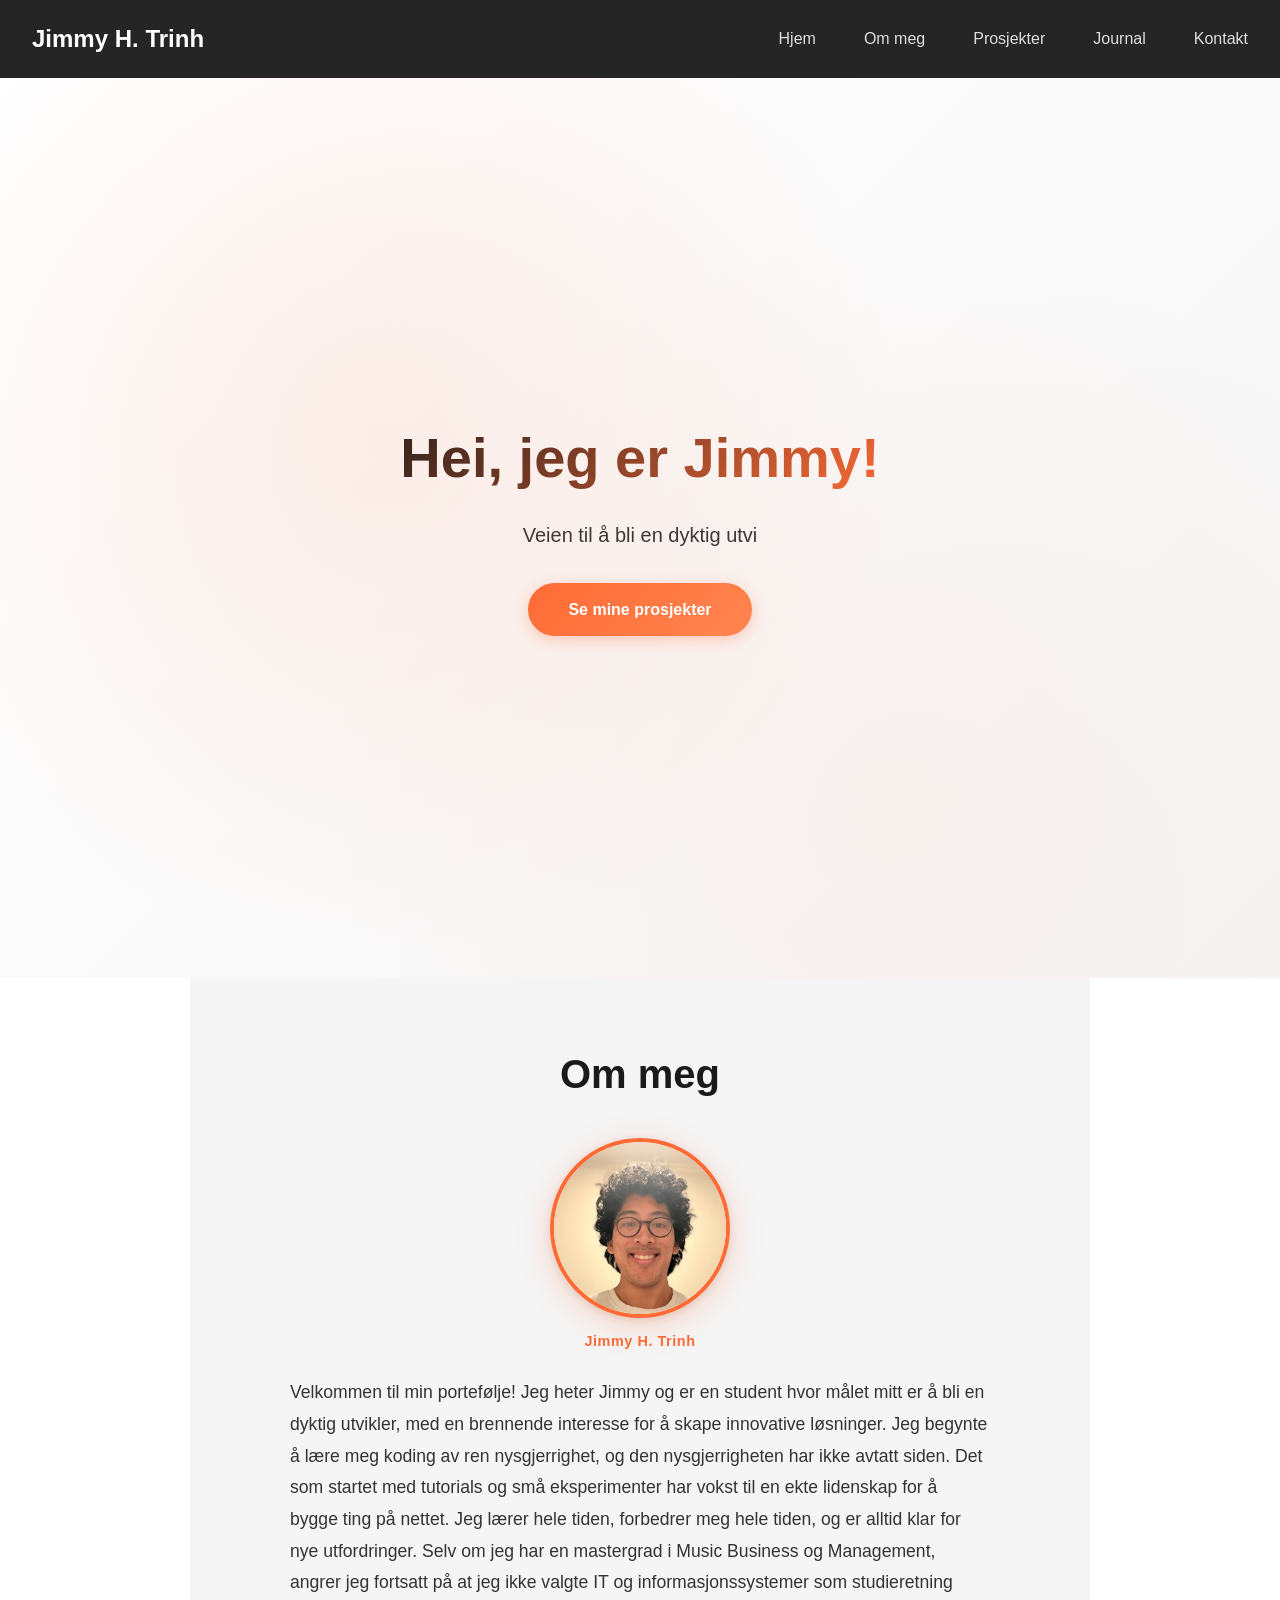
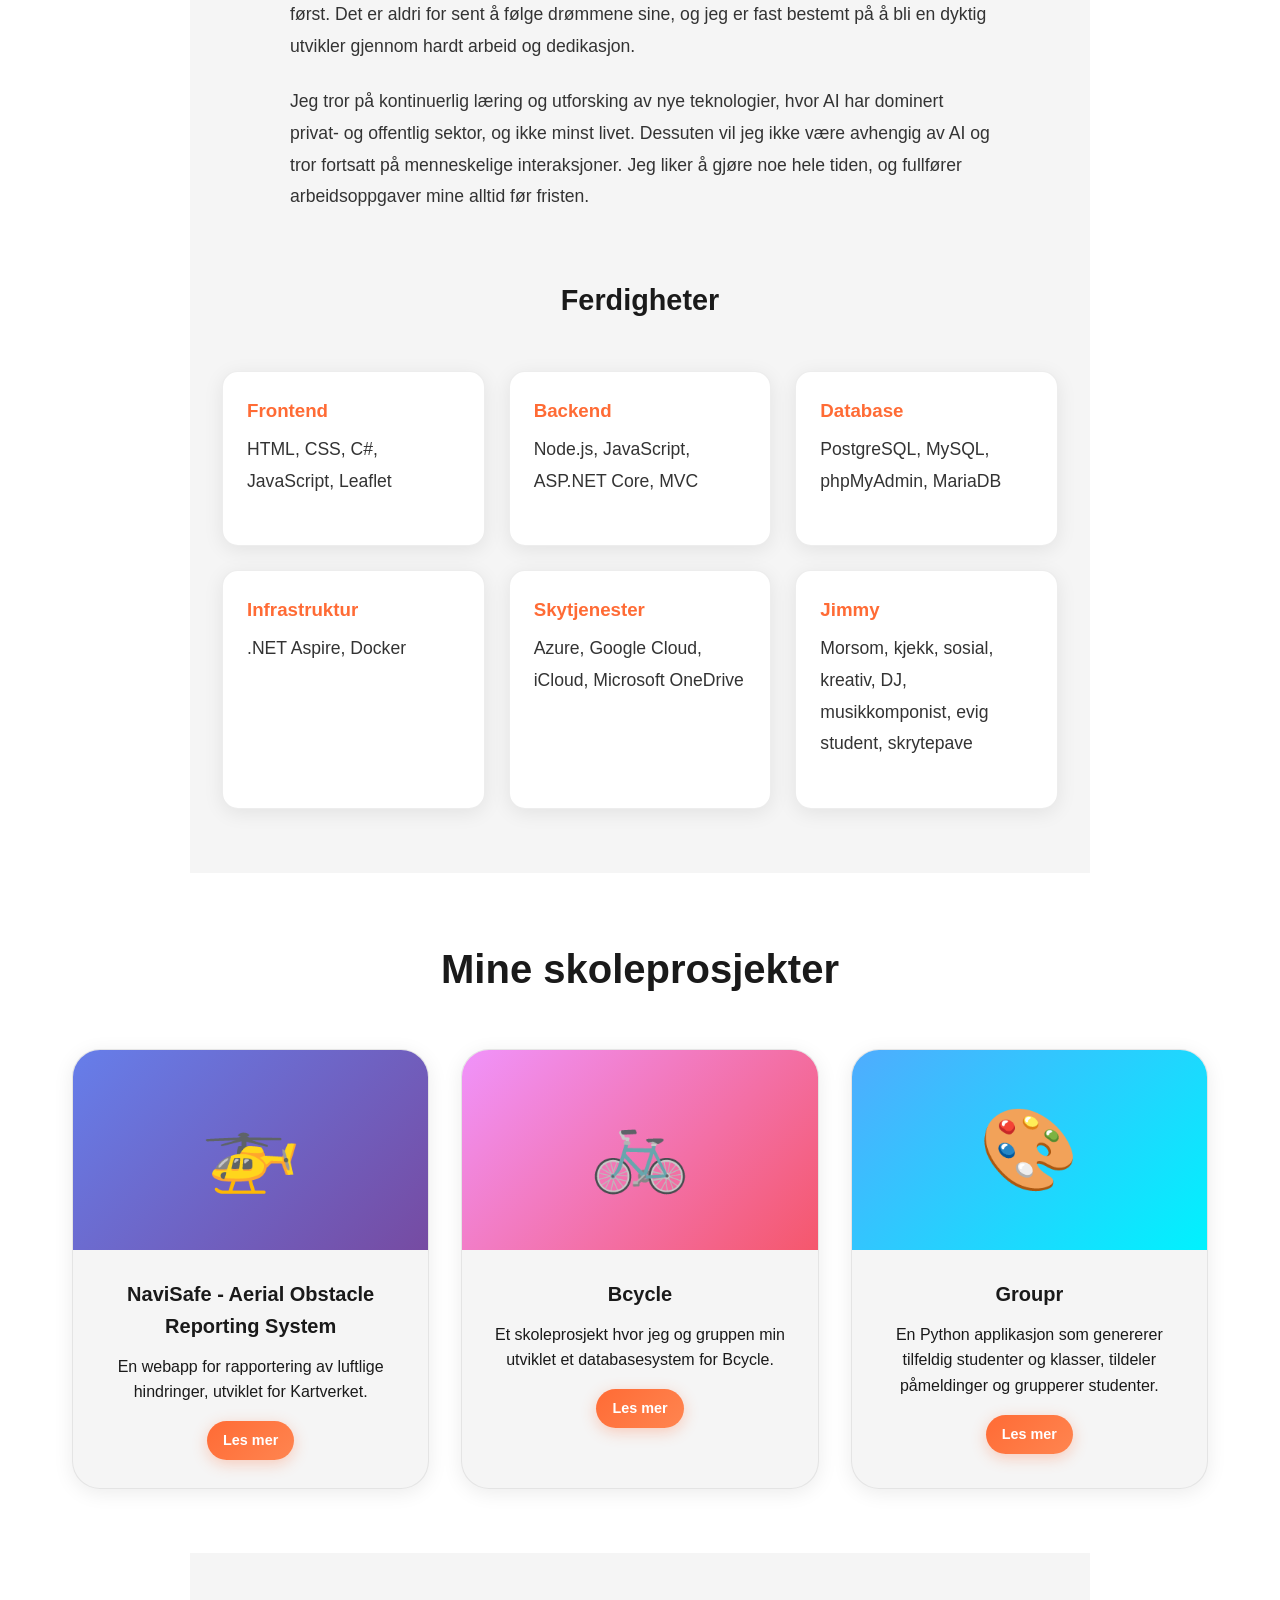
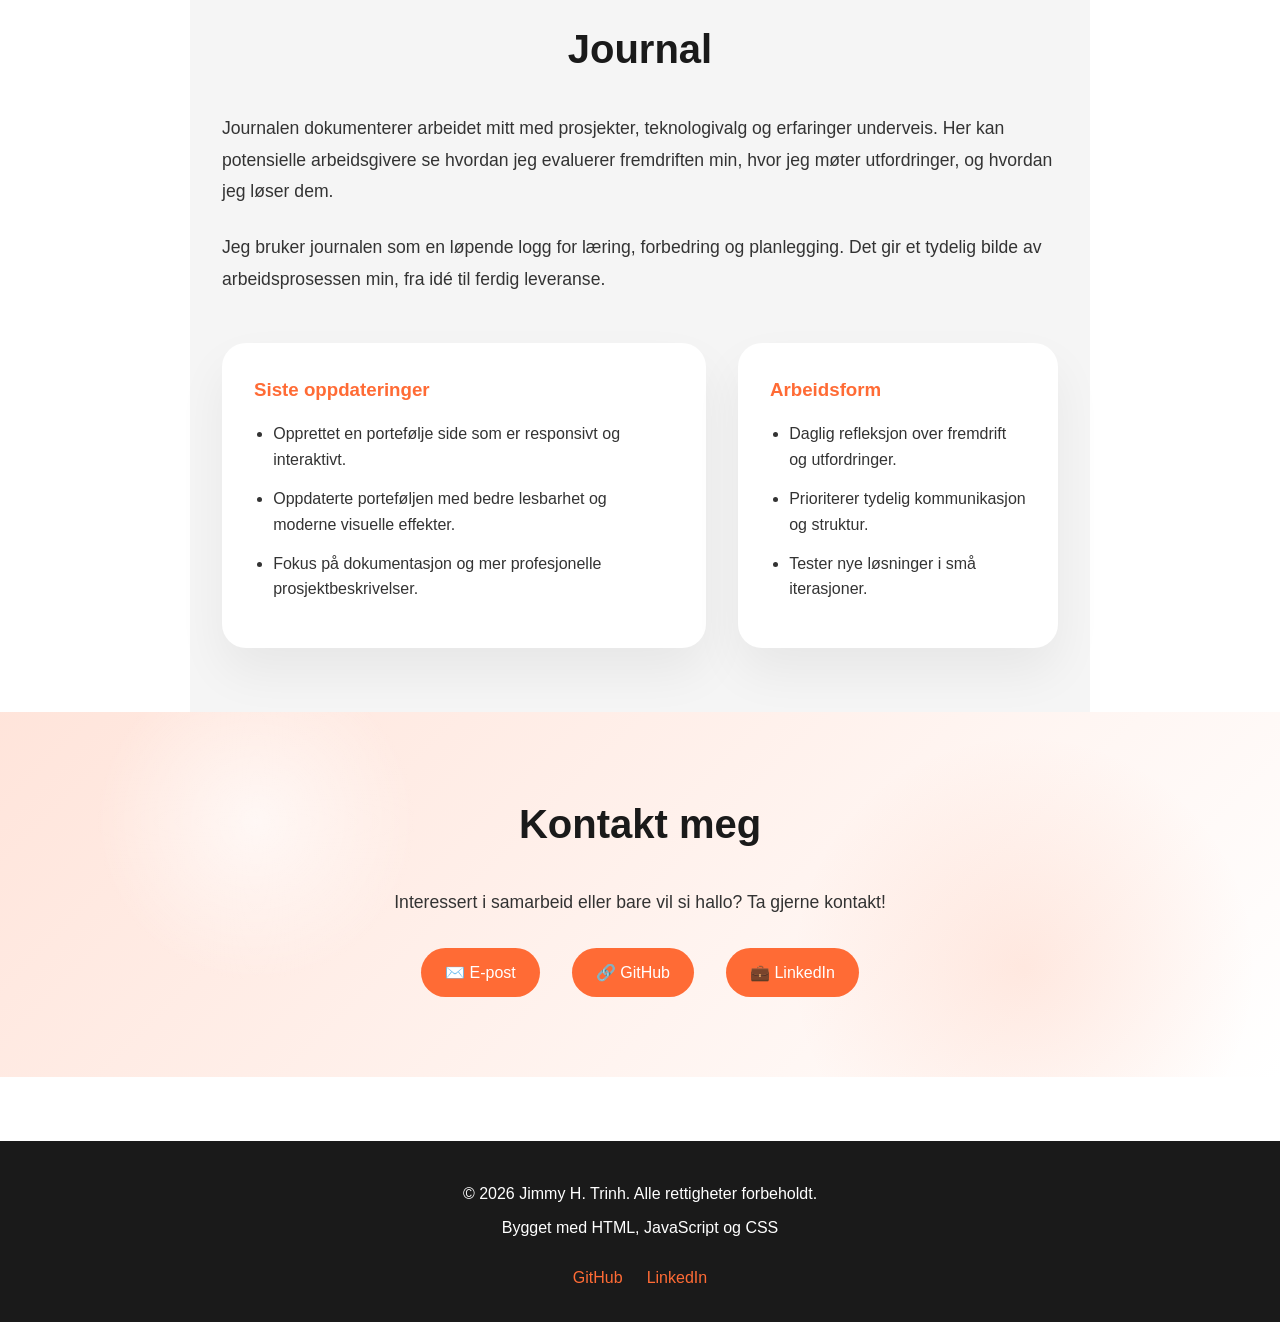
==== commit c2138172: "Add files via upload Forbedret layout, styling for understrek-effekt på navigasjonslenker, og respon" ====
--- a/index.html
+++ b/index.html
@@ -1,611 +1,661 @@
-<!DOCTYPE html>
-<html lang="no">
-<head>
-    <meta charset="UTF-8">
-    <meta name="viewport" content="width=device-width, initial-scale=1.0">
-    <title>Jimmy H. Trinh - Min portefølje</title>
-    <style>
-* { margin: 0; padding: 0; box-sizing: border-box; }
-
-:root {
-    --primary: #1a1a1a;
-    --secondary: #ffffff;
-    --accent: #FF6B35;
-    --light-gray: #f5f5f5;
-    --dark-gray: #333333;
-    --text-on-light: #2a2a2a;
-    --text-on-dark: #e0e0e0;
-}
-
-body {
-    font-family: -apple-system, BlinkMacSystemFont, 'SF Pro Display', 'SF Pro Text', sans-serif;
-    color: var(--primary);
-    background-color: var(--secondary);
-    line-height: 1.6;
-    -webkit-font-smoothing: antialiased;
-}
-
-header {
-    position: sticky;
-    top: 0;
-    z-index: 999;
-    background: rgba(26, 26, 26, 0.95);
-    backdrop-filter: blur(10px);
-}
-
-nav {
-    display: flex;
-    justify-content: space-between;
-    align-items: center;
-    padding: 1.25rem 2rem;
-    flex-wrap: wrap;
-}
-
-nav .logo { font-size: 1.5rem; font-weight: bold; color: #ffffff; }
-
-nav div { display: flex; gap: 1.25rem 3rem; }
-
-nav a {
-    text-decoration: none;
-    color: rgba(255,255,255,0.85);
-    transition: color 0.3s ease;
-}
-
-nav a:hover { color: var(--accent); }
-
-section { scroll-margin-top: 80px; }
-
-.hero {
-    min-height: 100vh;
-    display: flex;
-    align-items: center;
-    justify-content: center;
-    text-align: center;
-    padding: 2rem;
-    background: linear-gradient(135deg, var(--secondary) 0%, var(--light-gray) 100%);
-    position: relative;
-    overflow: hidden;
-}
-
-.hero::before {
-    content: '';
-    position: absolute;
-    inset: 0;
-    background: radial-gradient(circle at 30% 40%, rgba(255,107,53,0.1) 0%, transparent 50%),
-                radial-gradient(circle at 70% 80%, rgba(255,107,53,0.05) 0%, transparent 50%);
-    pointer-events: none;
-}
-
-.hero h1 {
-    font-size: 3.5rem;
-    margin-bottom: 1rem;
-    font-weight: 700;
-    background: linear-gradient(135deg, var(--primary), var(--accent));
-    -webkit-background-clip: text;
-    -webkit-text-fill-color: transparent;
-    background-clip: text;
-    animation: fadeInUp 0.8s ease;
-}
-
-.hero p {
-    font-size: 1.25rem;
-    color: var(--dark-gray);
-    margin-bottom: 2rem;
-    max-width: 600px;
-    margin-left: auto;
-    margin-right: auto;
-    animation: fadeInUp 1s ease;
-}
-
-.btn {
-    display: inline-block;
-    padding: 0.875rem 2.5rem;
-    background: linear-gradient(135deg, var(--accent), #ff8550);
-    color: var(--secondary);
-    text-decoration: none;
-    border-radius: 50px;
-    transition: all 0.3s cubic-bezier(0.4, 0, 0.2, 1);
-    border: none;
-    cursor: pointer;
-    font-weight: 600;
-    font-size: 1rem;
-    position: relative;
-    overflow: hidden;
-    box-shadow: 0 4px 15px rgba(255,107,53,0.3);
-}
-
-.btn::before {
-    content: '';
-    position: absolute;
-    top: 0; left: -100%;
-    width: 100%; height: 100%;
-    background: linear-gradient(90deg, transparent, rgba(255,255,255,0.2), transparent);
-    transition: left 0.5s;
-}
-
-.btn:hover::before { left: 100%; }
-
-.btn:hover {
-    transform: translateY(-3px);
-    box-shadow: 0 8px 25px rgba(255,107,53,0.4);
-}
-
-.about-section {
-    padding: 4rem 2rem;
-    max-width: 900px;
-    margin: 0 auto;
-    background: var(--light-gray);
-}
-
-.about-section h2 {
-    font-size: 2.5rem;
-    margin-bottom: 2rem;
-    color: var(--primary);
-    text-align: center;
-}
-
-.about-section p {
-    font-size: 1.1rem;
-    color: var(--dark-gray);
-    margin-bottom: 1.5rem;
-    line-height: 1.8;
-}
-
-.about-intro {
-    display: flex;
-    flex-direction: column;
-    align-items: center;
-    gap: 1.5rem;
-    margin-bottom: 2rem;
-    text-align: center;
-}
-
-.about-photo-wrapper {
-    display: flex;
-    flex-direction: column;
-    align-items: center;
-    gap: 0.75rem;
-}
-
-.about-photo {
-    width: 180px;
-    height: 180px;
-    border-radius: 50%;
-    object-fit: cover;
-    object-position: center top;
-    border: 4px solid var(--accent);
-    box-shadow: 0 8px 32px rgba(255,107,53,0.25), 0 2px 8px rgba(0,0,0,0.10);
-    display: block;
-    transition: transform 0.3s ease, box-shadow 0.3s ease;
-}
-
-.about-photo:hover {
-    transform: scale(1.04);
-    box-shadow: 0 14px 40px rgba(255,107,53,0.35), 0 4px 16px rgba(0,0,0,0.12);
-}
-
-.about-photo-name {
-    font-size: 0.9rem;
-    font-weight: 600;
-    color: var(--accent);
-    letter-spacing: 0.04em;
-}
-
-.about-text {
-    max-width: 700px;
-    text-align: left;
-}
-
-.skills-container {
-    display: grid;
-    grid-template-columns: repeat(auto-fit, minmax(200px, 1fr));
-    gap: 1.5rem;
-    margin-top: 3rem;
-}
-
-.skill-item {
-    background: var(--secondary);
-    padding: 1.5rem;
-    border-radius: 16px;
-    box-shadow: 0 4px 20px rgba(0,0,0,0.08);
-    transition: all 0.3s cubic-bezier(0.4, 0, 0.2, 1);
-    border: 1px solid rgba(26,26,26,0.08);
-    position: relative;
-    overflow: hidden;
-}
-
-.skill-item::before {
-    content: '';
-    position: absolute;
-    inset: 0;
-    background: linear-gradient(135deg, rgba(255,107,53,0.05), transparent);
-    opacity: 0;
-    transition: opacity 0.3s ease;
-}
-
-.skill-item:hover::before { opacity: 1; }
-
-.skill-item:hover {
-    transform: translateY(-8px);
-    box-shadow: 0 12px 30px rgba(255,107,53,0.15);
-    border-color: rgba(255,107,53,0.2);
-}
-
-.skill-item h3 { color: var(--accent); margin-bottom: 0.5rem; }
-
-.portfolio {
-    padding: 4rem 2rem;
-    max-width: 1200px;
-    margin: 0 auto;
-}
-
-.portfolio h2 {
-    font-size: 2.5rem;
-    margin-bottom: 3rem;
-    text-align: center;
-}
-
-.portfolio-grid {
-    display: grid;
-    grid-template-columns: repeat(auto-fit, minmax(300px, 1fr));
-    gap: 2rem;
-}
-
-.portfolio-card {
-    display: block;
-    text-decoration: none;
-    color: inherit;
-    background: var(--light-gray);
-    border-radius: 28px;
-    overflow: hidden;
-    box-shadow: 0 4px 20px rgba(0,0,0,0.08);
-    transition: transform 0.4s cubic-bezier(0.4,0,0.2,1), box-shadow 0.4s;
-    border: 1px solid rgba(26,26,26,0.08);
-    position: relative;
-}
-
-.portfolio-card::before {
-    content: '';
-    position: absolute;
-    inset: 0;
-    background: linear-gradient(135deg, rgba(255,107,53,0.1), rgba(255,107,53,0.05));
-    opacity: 0;
-    transition: opacity 0.3s ease;
-    pointer-events: none;
-}
-
-.portfolio-card:hover::before { opacity: 1; }
-
-.portfolio-card:hover {
-    transform: translateY(-12px) scale(1.02);
-    box-shadow: 0 20px 40px rgba(255,107,53,0.15);
-    border-color: rgba(255,107,53,0.2);
-}
-
-.portfolio-card h3, .portfolio-card p { color: var(--primary); }
-
-.card-content {
-    padding: 1.75rem;
-    display: flex;
-    flex-direction: column;
-    align-items: center;
-    text-align: center;
-}
-
-.card-content h3 { font-size: 1.25rem; margin-bottom: 0.75rem; }
-
-.project-detail {
-    display: grid;
-    grid-template-columns: minmax(0, 1fr) 320px;
-    gap: 2rem;
-    max-width: 1100px;
-    margin: 3rem auto 0;
-    padding: 0;
-}
-
-.project-summary, .project-side {
-    background: var(--secondary);
-    border-radius: 24px;
-    padding: 2rem;
-    box-shadow: 0 24px 50px rgba(0,0,0,0.06);
-}
-
-.project-summary h3, .project-side h3 { color: var(--accent); margin-bottom: 1rem; }
-
-.project-summary ul, .project-side ul {
-    list-style: disc;
-    padding-left: 1.2rem;
-    margin-top: 1rem;
-    color: var(--dark-gray);
-}
-
-.project-summary li, .project-side li { margin-bottom: 0.85rem; }
-
-.contact-section {
-    padding: 5rem 2rem;
-    background: linear-gradient(135deg, rgba(255,107,53,0.18), rgba(255,255,255,0.96));
-    color: var(--primary);
-    text-align: center;
-    position: relative;
-    overflow: hidden;
-}
-
-.contact-section::before {
-    content: '';
-    position: absolute;
-    inset: 0;
-    background: radial-gradient(circle at 20% 30%, rgba(255,255,255,0.65), transparent 15%),
-                radial-gradient(circle at 80% 70%, rgba(255,107,53,0.12), transparent 22%);
-    pointer-events: none;
-}
-
-.contact-section > * { position: relative; z-index: 1; }
-.contact-section h2 { font-size: 2.5rem; margin-bottom: 2rem; color: var(--primary); }
-.contact-section p { font-size: 1.1rem; margin-bottom: 2rem; color: var(--dark-gray); }
-
-.contact-links {
-    display: flex;
-    justify-content: center;
-    gap: 2rem;
-    flex-wrap: wrap;
-}
-
-.contact-link {
-    display: inline-flex;
-    align-items: center;
-    gap: 0.5rem;
-    padding: 0.75rem 1.5rem;
-    background: var(--accent);
-    color: var(--secondary);
-    text-decoration: none;
-    border-radius: 50px;
-    transition: all 0.3s ease;
-}
-
-.contact-link:hover {
-    transform: translateY(-2px);
-    box-shadow: 0 10px 20px rgba(255,107,53,0.3);
-}
-
-footer {
-    background: var(--primary);
-    color: var(--secondary);
-    text-align: center;
-    padding: 2rem;
-    margin-top: 4rem;
-}
-
-footer p { margin: 0.5rem 0; }
-
-footer .social-links {
-    margin-top: 1.5rem;
-    display: flex;
-    justify-content: center;
-    gap: 1.5rem;
-}
-
-footer a { color: var(--accent); text-decoration: none; transition: color 0.3s ease; }
-footer a:hover { color: var(--secondary); }
-
-::-webkit-scrollbar { width: 8px; }
-::-webkit-scrollbar-track { background: var(--light-gray); }
-::-webkit-scrollbar-thumb { background: var(--accent); border-radius: 4px; }
-::-webkit-scrollbar-thumb:hover { background: #e55a2b; }
-
-::selection { background: rgba(255,107,53,0.3); color: var(--primary); }
-
-@keyframes fadeInUp {
-    from { opacity: 0; transform: translateY(30px); }
-    to   { opacity: 1; transform: translateY(0); }
-}
-
-@media (max-width: 768px) {
-    nav { flex-direction: column; gap: 1rem; }
-    nav a { margin: 0.5rem 0; }
-    .hero h1 { font-size: 2rem; }
-    .portfolio-grid { grid-template-columns: 1fr; }
-    .project-detail { grid-template-columns: 1fr; }
-}
-
-@media (max-width: 480px) {
-    .hero h1 { font-size: 1.5rem; }
-    .about-photo { width: 140px; height: 140px; }
-}
-
-@media (prefers-color-scheme: dark) {
-    :root {
-        --primary: #ffffff;
-        --secondary: #0a0a0a;
-        --light-gray: #1a1a1a;
-        --dark-gray: #cccccc;
-    }
-    nav { background: rgba(10,10,10,0.95) !important; }
-    .hero { background: linear-gradient(135deg, var(--secondary) 0%, var(--light-gray) 100%); }
-    .portfolio-card, .skill-item { border: 1px solid rgba(255,255,255,0.1); }
-    .project-summary, .project-side { background: var(--light-gray); border: 1px solid rgba(255,255,255,0.1); }
-    .about-photo { box-shadow: 0 8px 32px rgba(255,107,53,0.35), 0 2px 8px rgba(0,0,0,0.4); }
-}
-    </style>
-</head>
-<body>
-    <header>
-        <nav>
-            <span class="logo">Jimmy H. Trinh</span>
-            <div>
-                <a href="#hjem">Hjem</a>
-                <a href="#om-meg">Om meg</a>
-                <a href="#prosjekter">Prosjekter</a>
-                <a href="journal.html">Journal</a>
-                <a href="#kontakt">Kontakt</a>
-            </div>
-        </nav>
-    </header>
-
-    <section class="hero" id="hjem">
-        <div>
-            <h1>Hei, jeg er Jimmy!</h1>
-            <p>Veien til å bli en dyktig utvikler - via kunnskap og erfaring</p>
-            <a href="#prosjekter" class="btn">Se mine prosjekter</a>
-        </div>
-    </section>
-
-    <section class="about-section" id="om-meg">
-        <h2>Om meg</h2>
-        <div class="about-intro">
-            <div class="about-photo-wrapper">
-                <img src="[data-uri]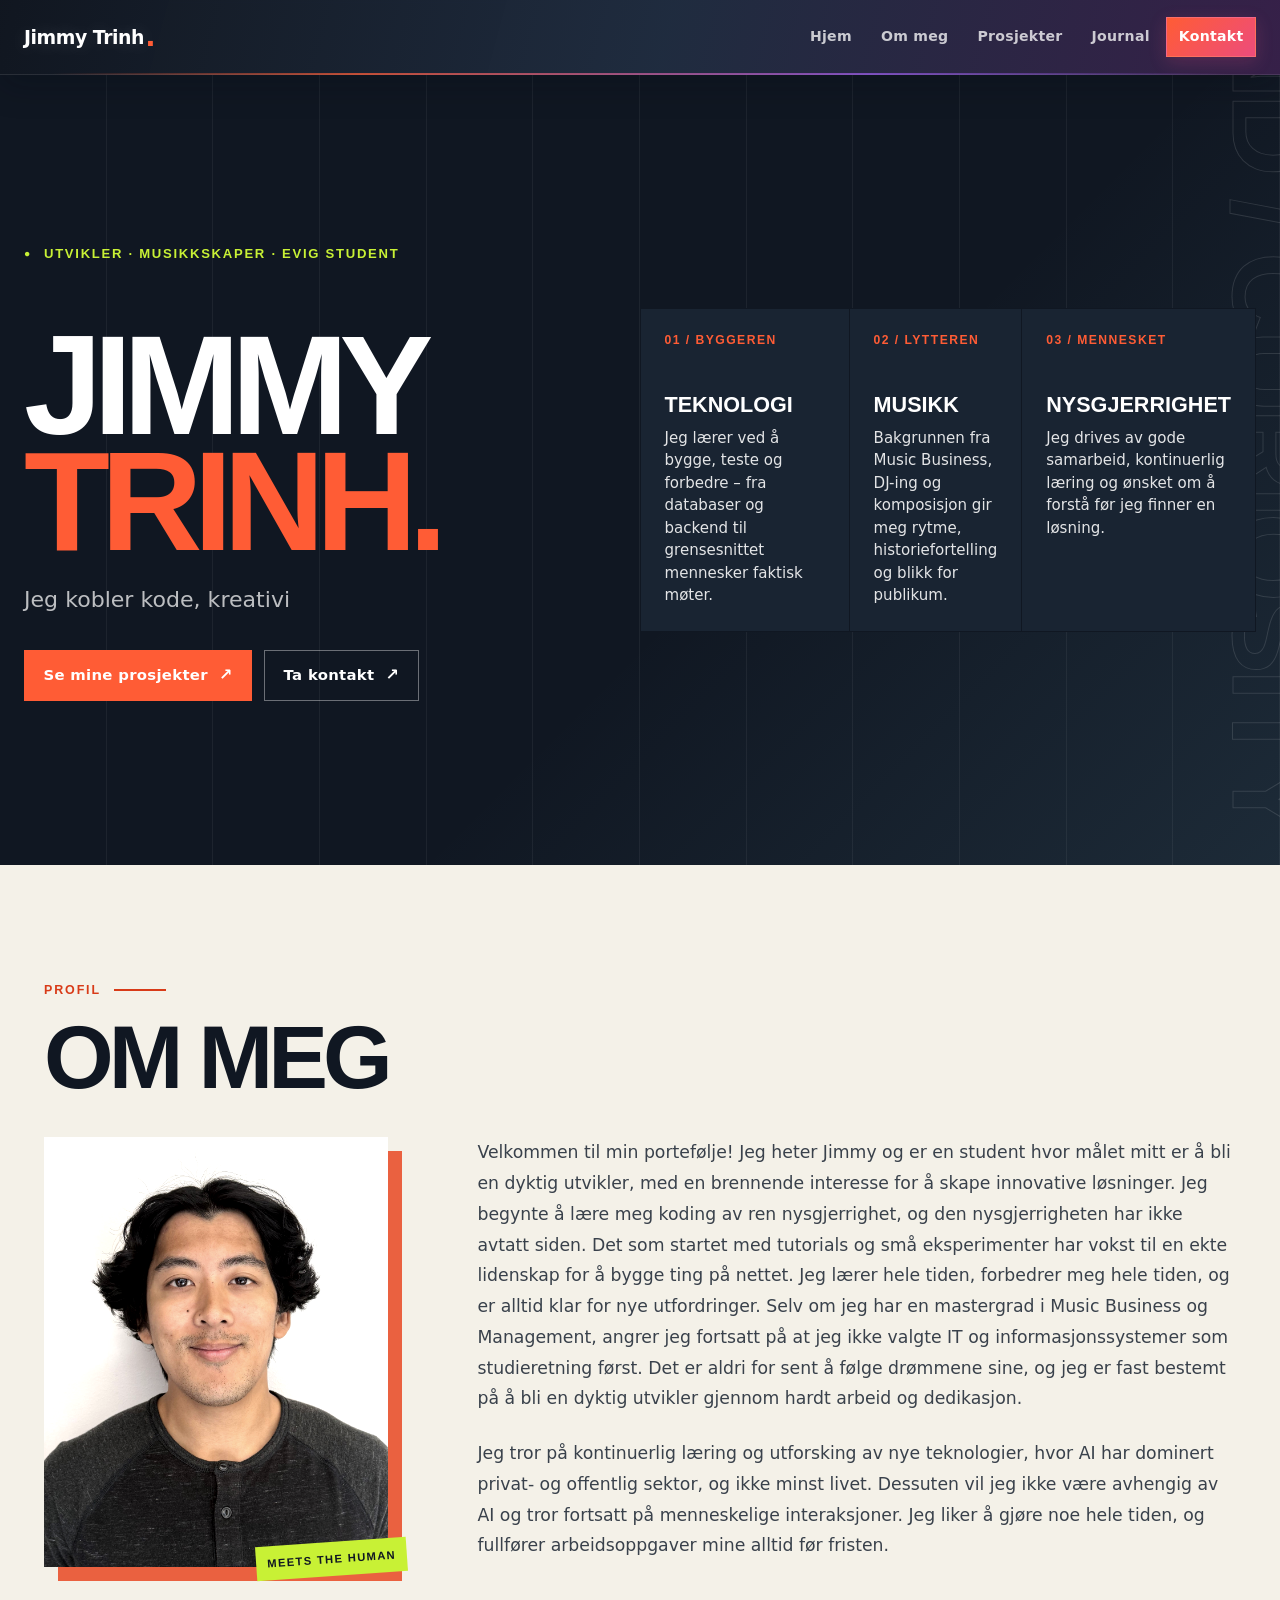
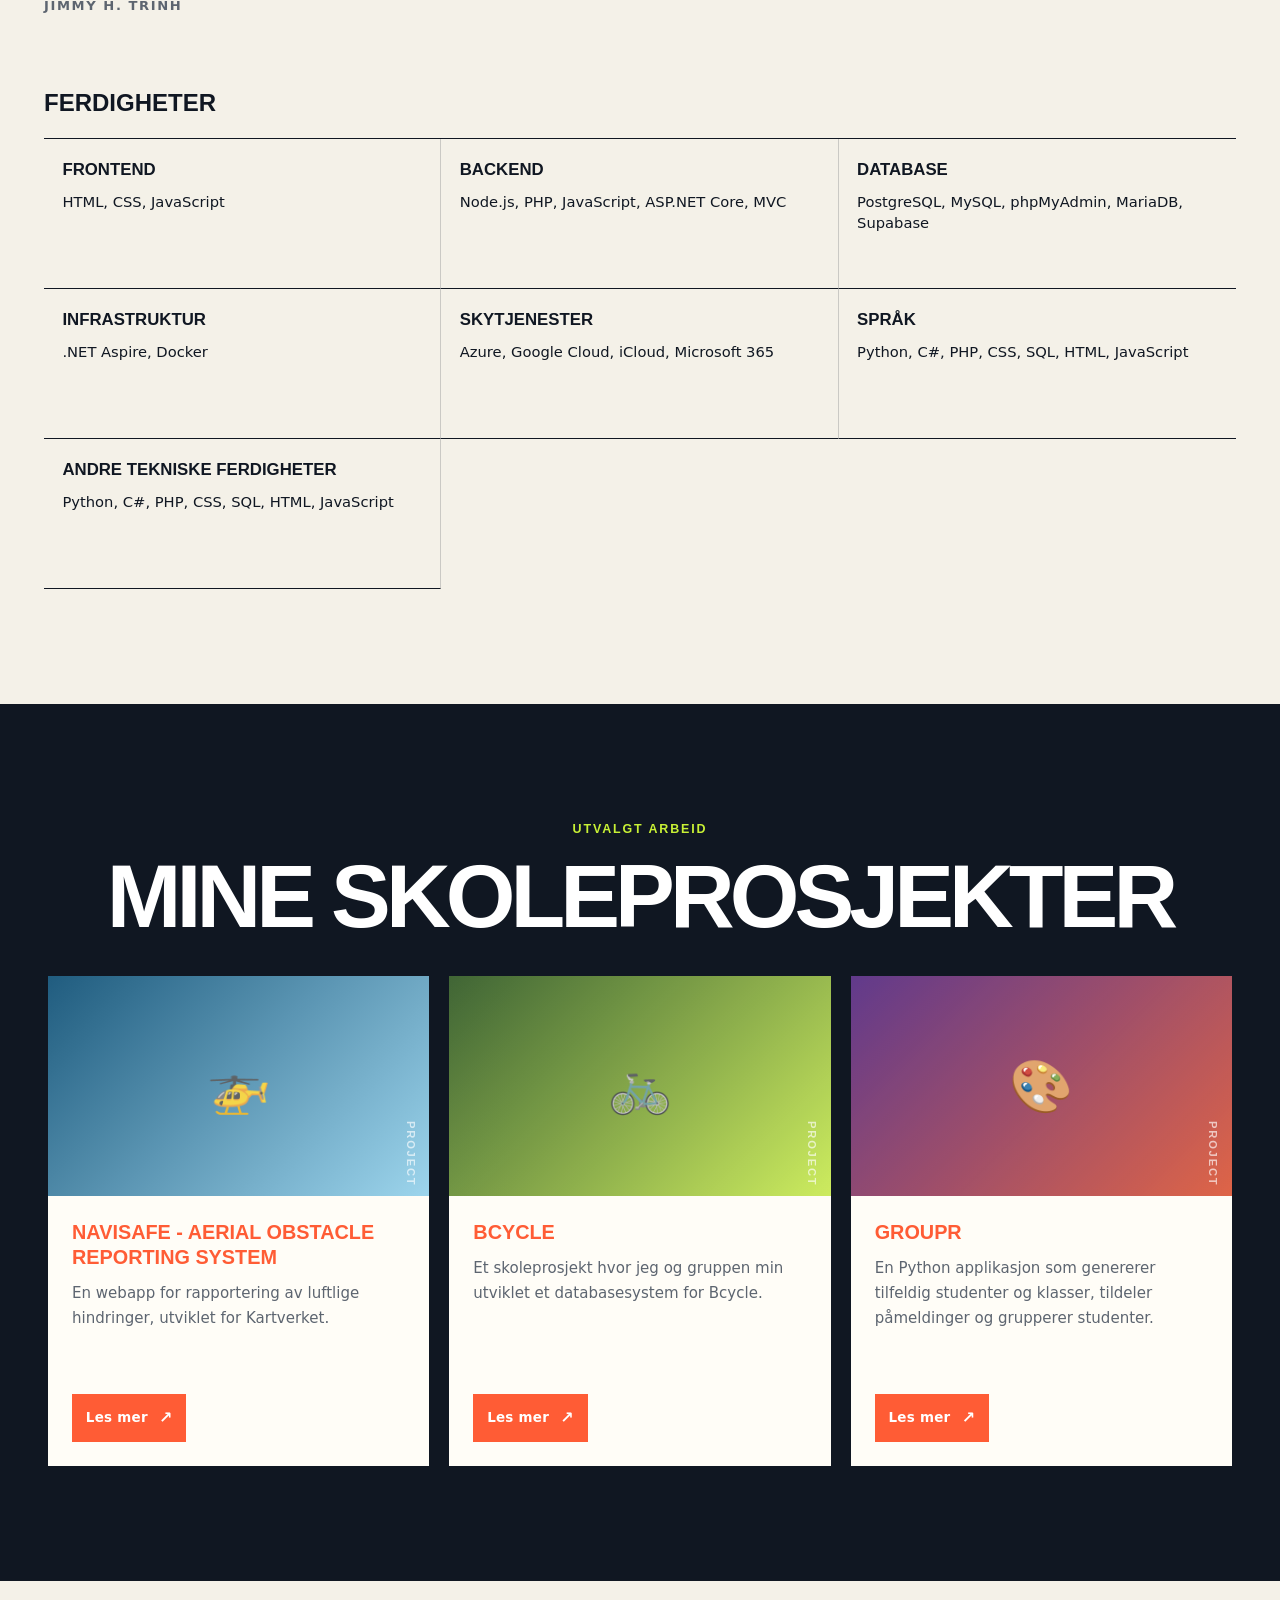
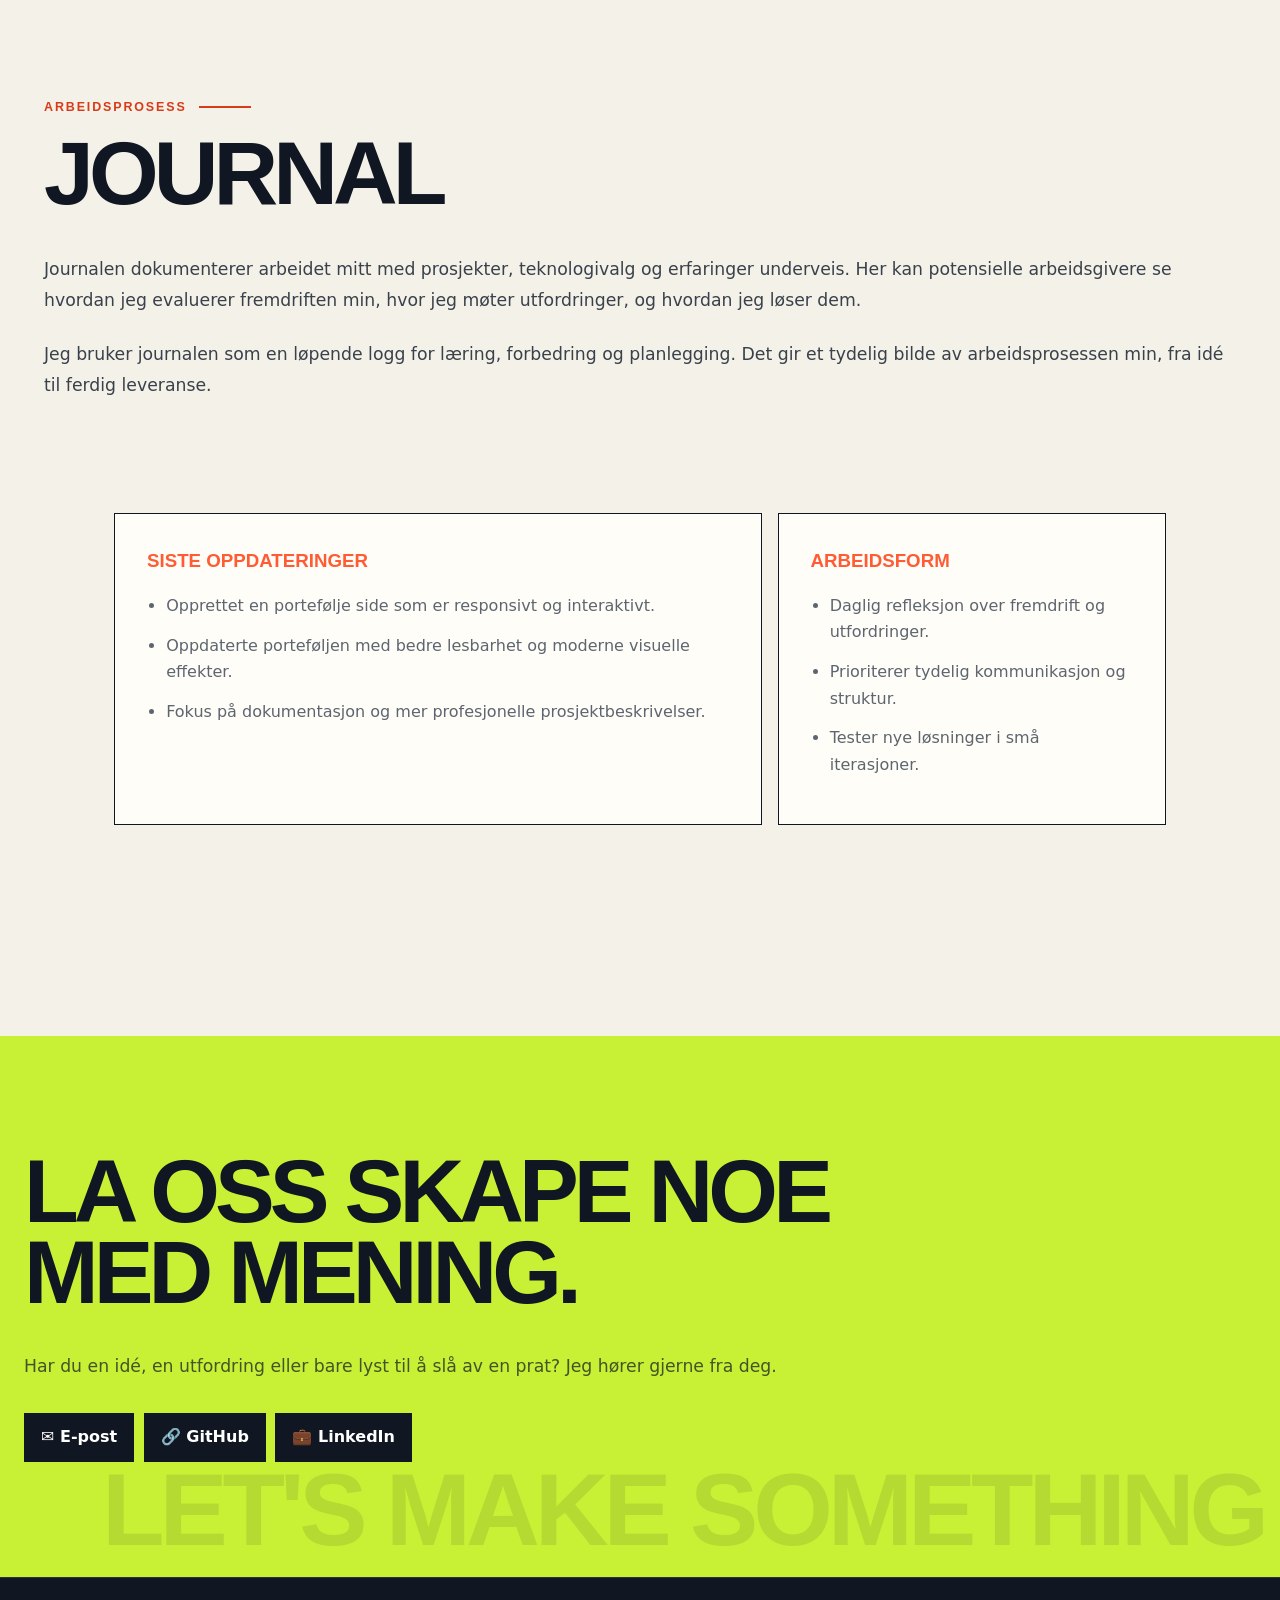
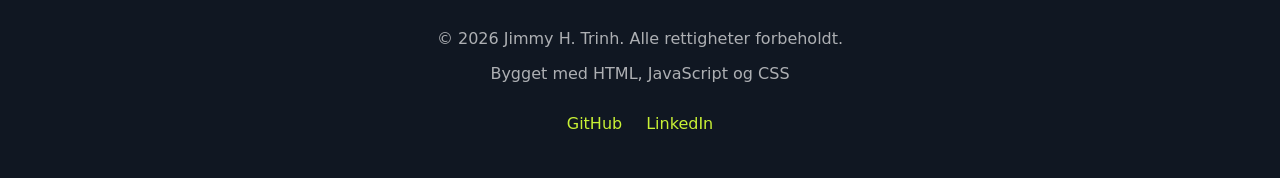
==== commit 2397809b: "Redesign portfolio and refresh documentation" ====
--- a/index.html
+++ b/index.html
@@ -468,12 +468,14 @@
     .about-photo { box-shadow: 0 8px 32px rgba(255,107,53,0.35), 0 2px 8px rgba(0,0,0,0.4); }
 }
     </style>
+    <link rel="stylesheet" href="identity-ui.css">
 </head>
 <body>
+    <a class="skip-link" href="#main-content">Hopp til innhold</a>
     <!-- Header-seksjon med navigasjon -->
     <header>
         <nav>
-            <span class="logo">Jimmy H. Trinh</span>
+            <span class="logo">Jimmy Trinh</span>
             <div>
                 <a href="#hjem">Hjem</a>
                 <a href="#om-meg">Om meg</a>
@@ -485,20 +487,44 @@
     </header>
 
     <!-- Hero-seksjon som introduserer siden -->
+    <main id="main-content">
     <section class="hero" id="hjem">
         <div>
-            <h1>Hei, jeg er Jimmy!</h1>
-            <p>Veien til å bli en dyktig utvikler - via kunnskap og erfaring</p>
-            <a href="#prosjekter" class="btn">Se mine prosjekter</a>
+            <span class="eyebrow">Utvikler · musikkskaper · evig student</span>
+            <h1>Jimmy <span>Trinh.</span></h1>
+            <p>Jeg kobler kode, kreativitet og menneskelig forståelse for å lage digitale løsninger med både struktur og personlighet.</p>
+            <div class="hero-actions">
+                <a href="#prosjekter" class="btn">Se mine prosjekter</a>
+                <a href="#kontakt" class="btn btn-secondary">Ta kontakt</a>
+            </div>
+        </div>
+
+        <div class="identity-grid" aria-label="Tre sider av Jimmy">
+            <article class="identity-card">
+                <span class="number">01 / BYGGEREN</span>
+                <h3>Teknologi</h3>
+                <p>Jeg lærer ved å bygge, teste og forbedre – fra databaser og backend til grensesnittet mennesker faktisk møter.</p>
+            </article>
+            <article class="identity-card">
+                <span class="number">02 / LYTTEREN</span>
+                <h3>Musikk</h3>
+                <p>Bakgrunnen fra Music Business, DJ-ing og komposisjon gir meg rytme, historiefortelling og blikk for publikum.</p>
+            </article>
+            <article class="identity-card">
+                <span class="number">03 / MENNESKET</span>
+                <h3>Nysgjerrighet</h3>
+                <p>Jeg drives av gode samarbeid, kontinuerlig læring og ønsket om å forstå før jeg finner en løsning.</p>
+            </article>
         </div>
     </section>
 
     <!-- Om meg-seksjon -->
     <section class="about-section" id="om-meg">
+        <span class="section-kicker">Profil</span>
         <h2>Om meg</h2>
         <div class="about-intro">
             <div class="about-photo-wrapper">
-                <img src="[data-uri]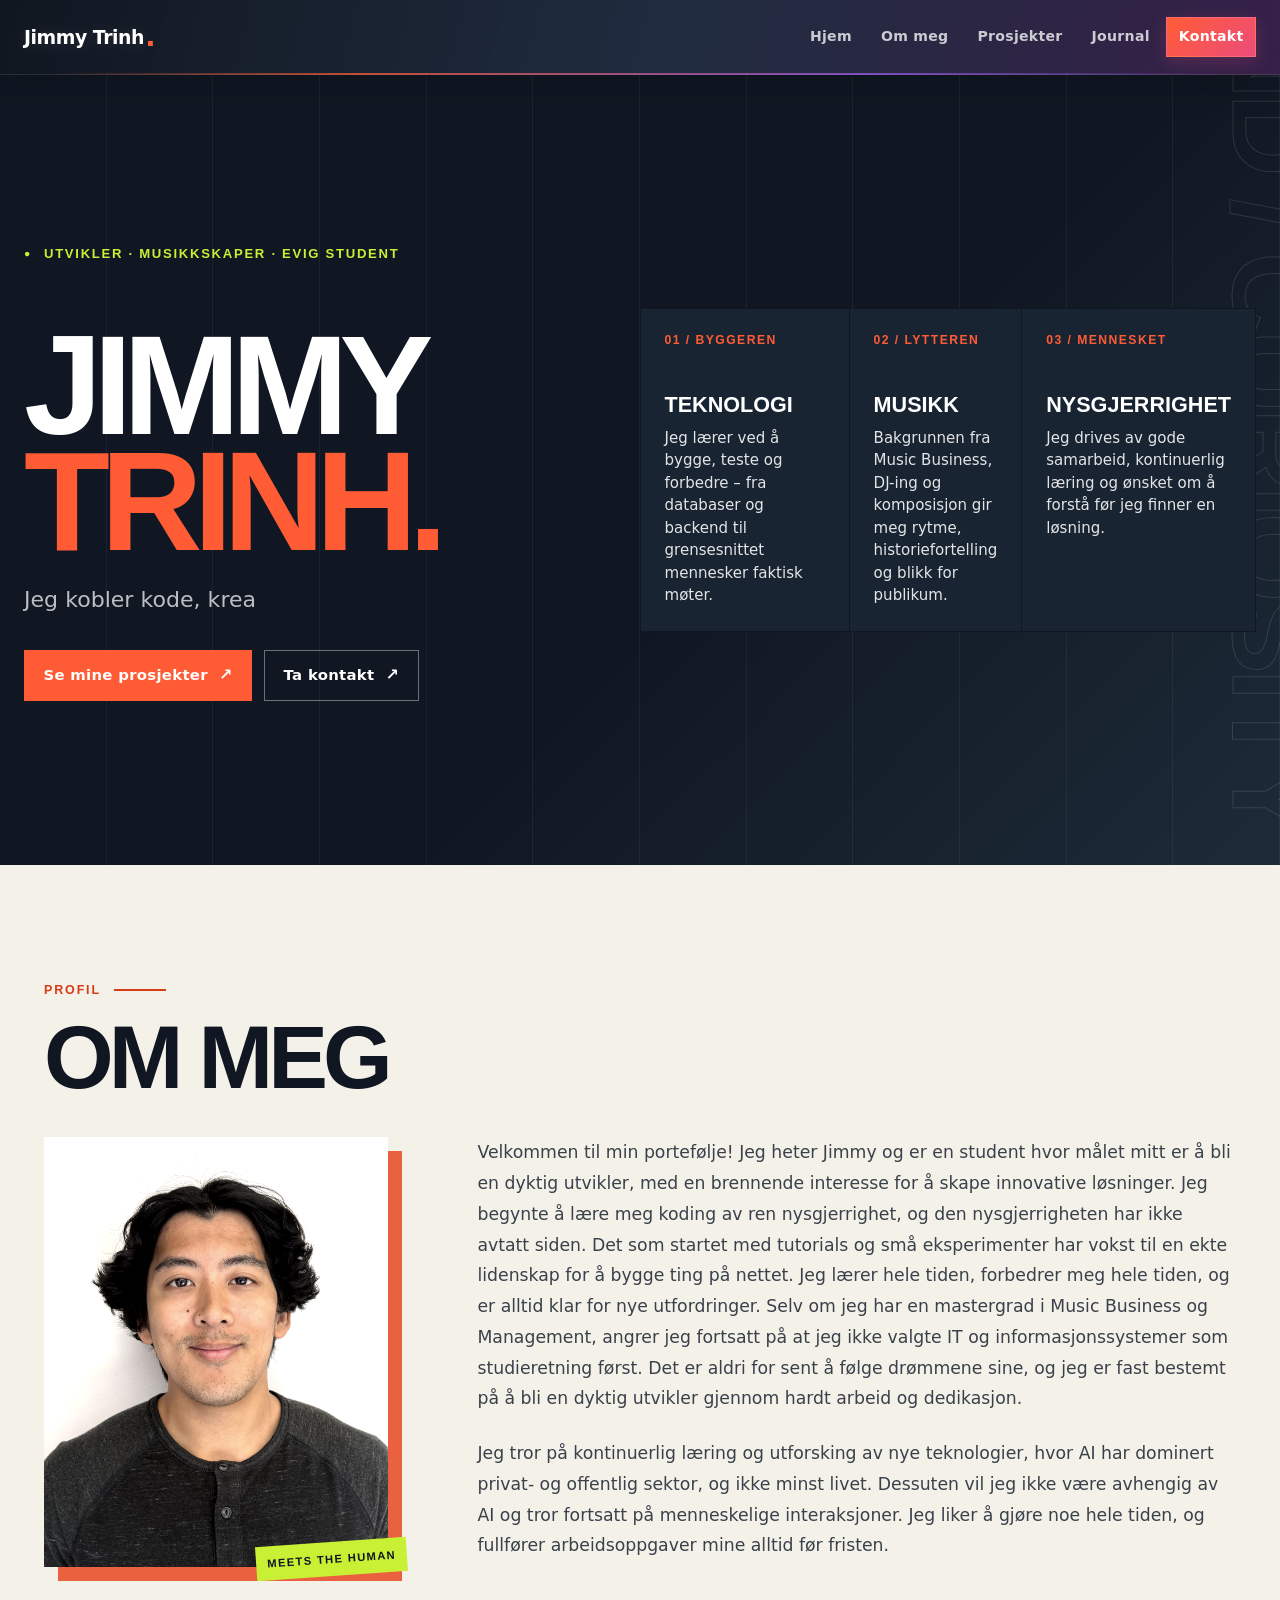
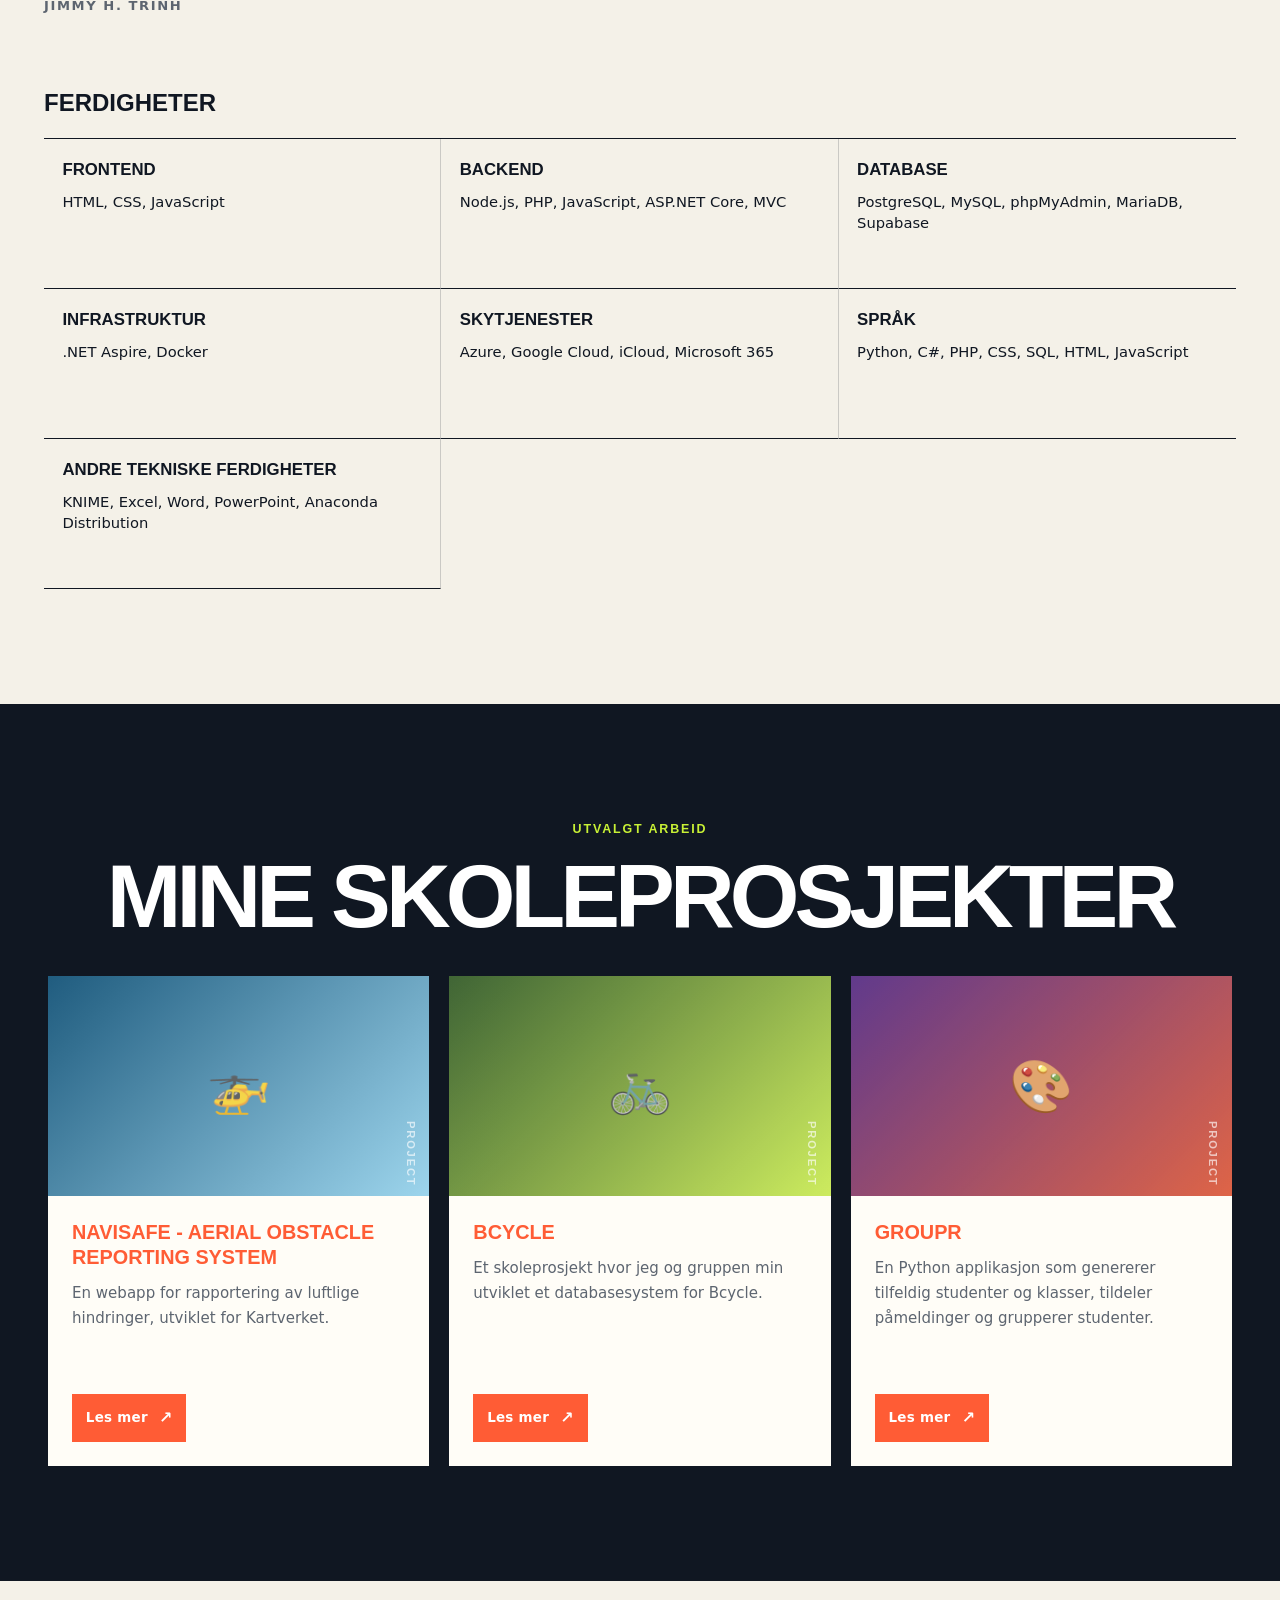
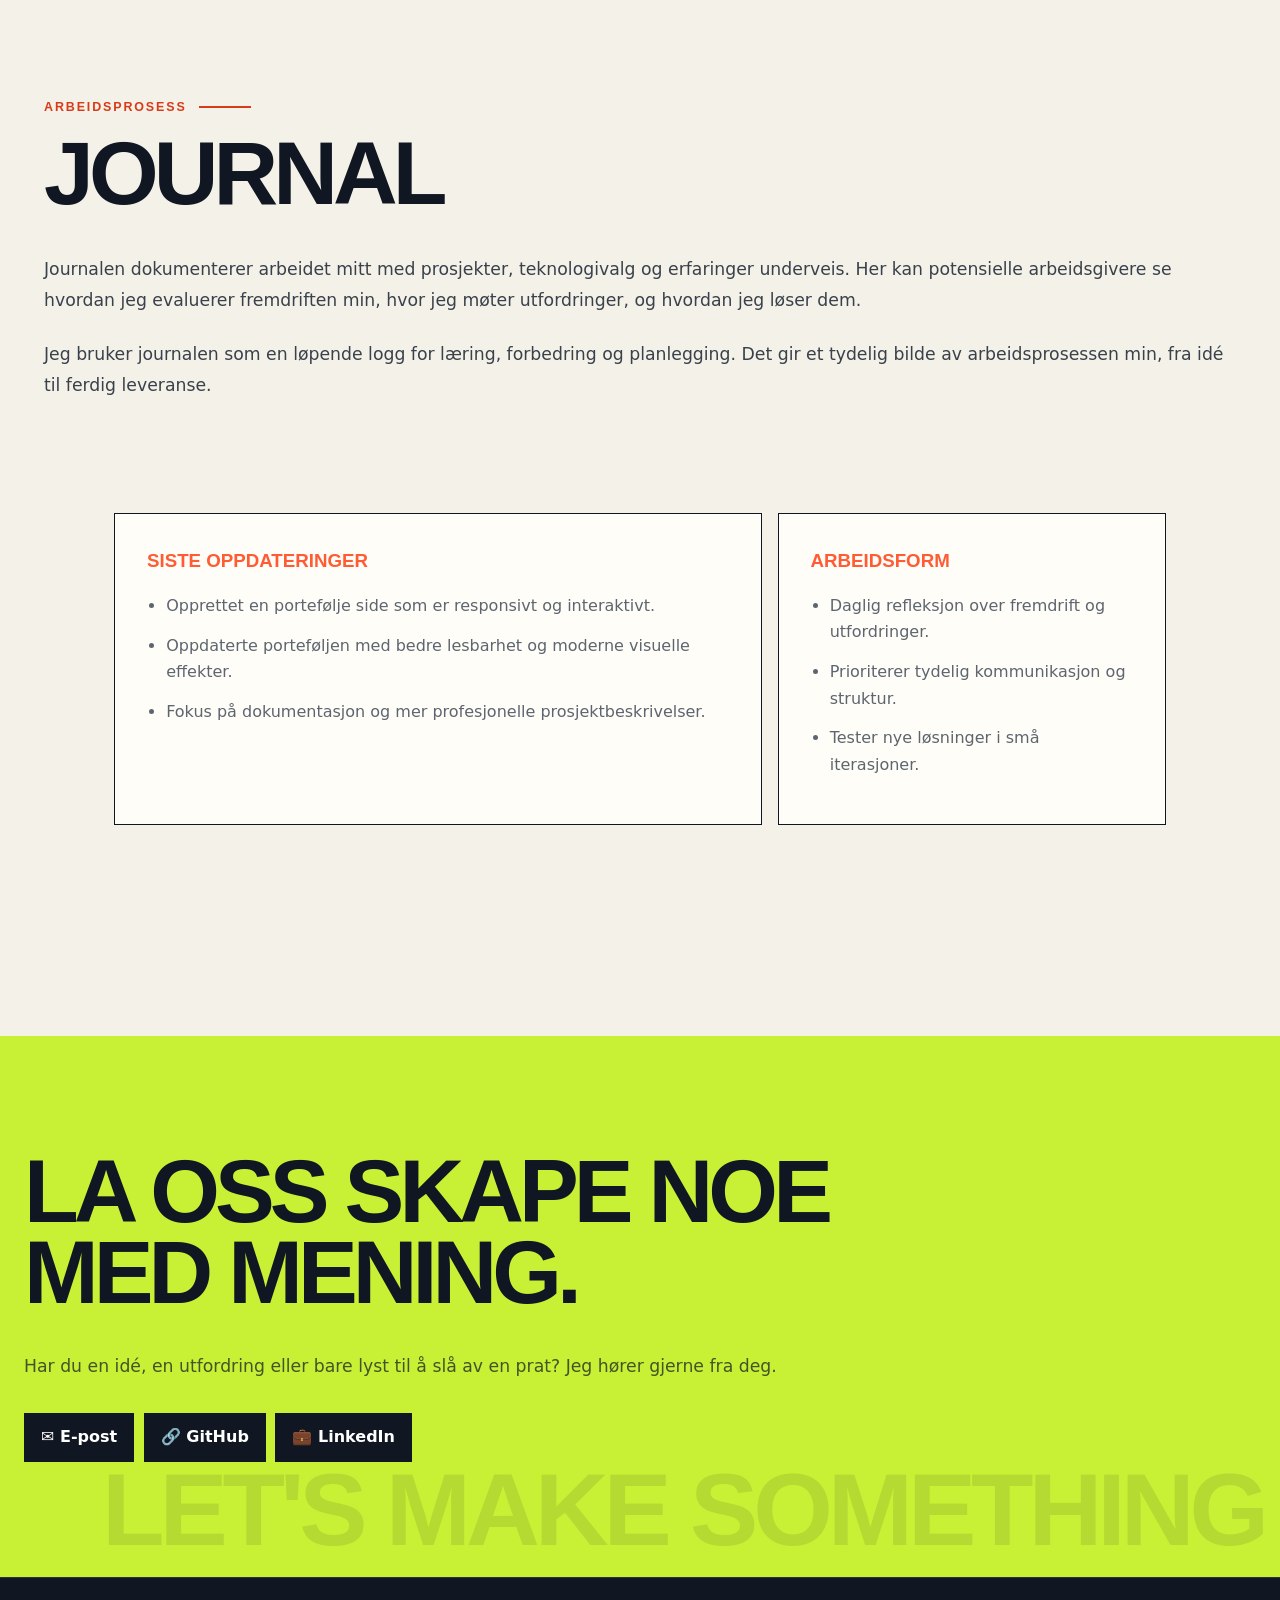
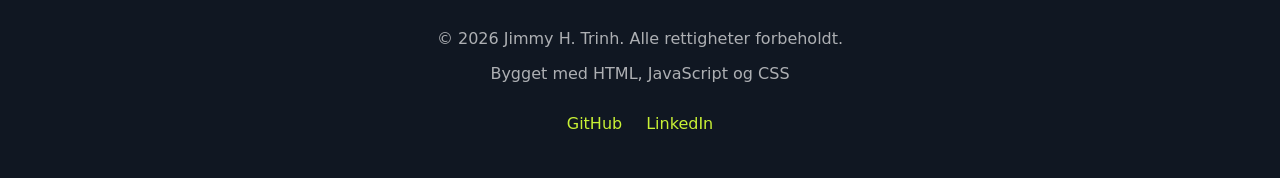
==== commit d2b4e737: "Update technical skills list" ====
--- a/index.html
+++ b/index.html
@@ -545,7 +545,7 @@
             <div class="skill-item"><h3>Infrastruktur</h3><p>.NET Aspire, Docker</p></div>
             <div class="skill-item"><h3>Skytjenester</h3><p>Azure, Google Cloud, iCloud, Microsoft 365</p></div>
             <div class="skill-item"><h3>Språk</h3><p>Python, C#, PHP, CSS, SQL, HTML, JavaScript</p></div>
-            <div class="skill-item"><h3>Andre tekniske ferdigheter</h3><p>Python, C#, PHP, CSS, SQL, HTML, JavaScript</p></div>
+            <div class="skill-item"><h3>Andre tekniske ferdigheter</h3><p>KNIME, Excel, Word, PowerPoint, Anaconda Distribution</p></div>
         </div>
     </section>
 
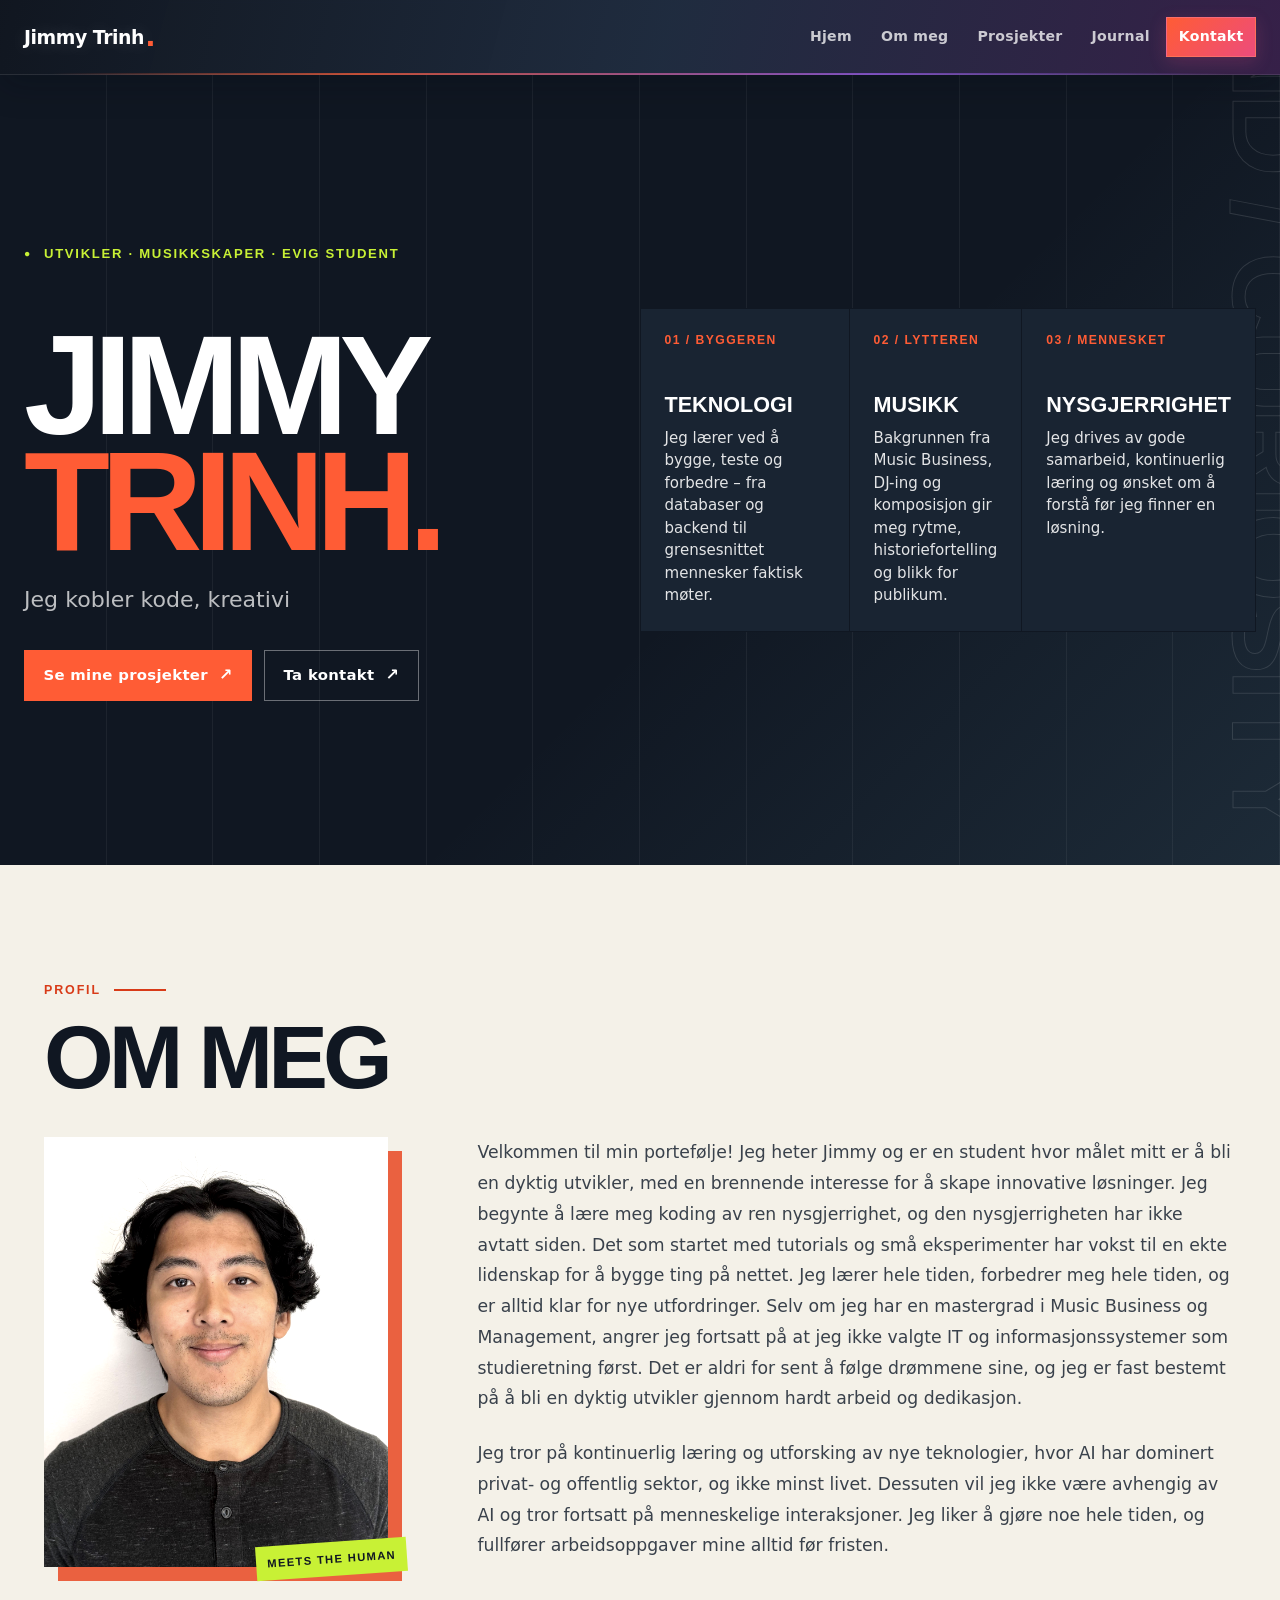
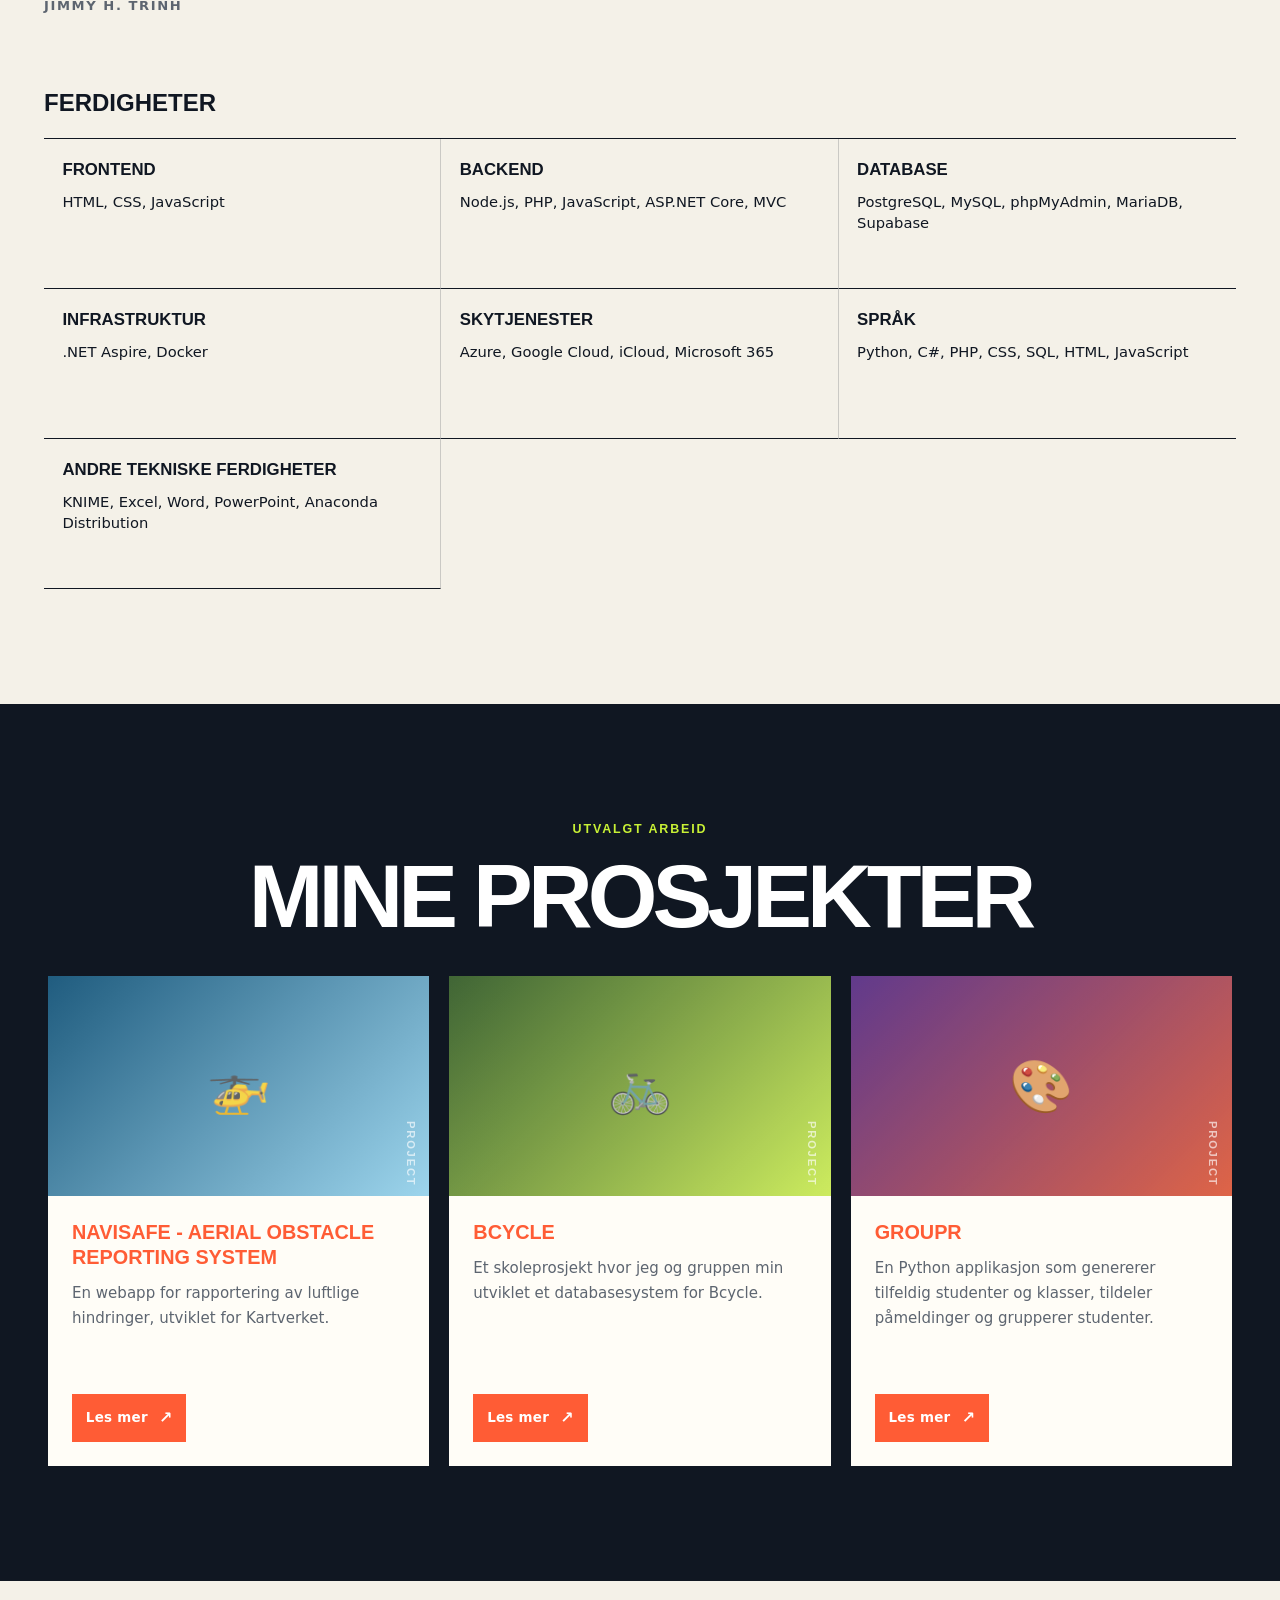
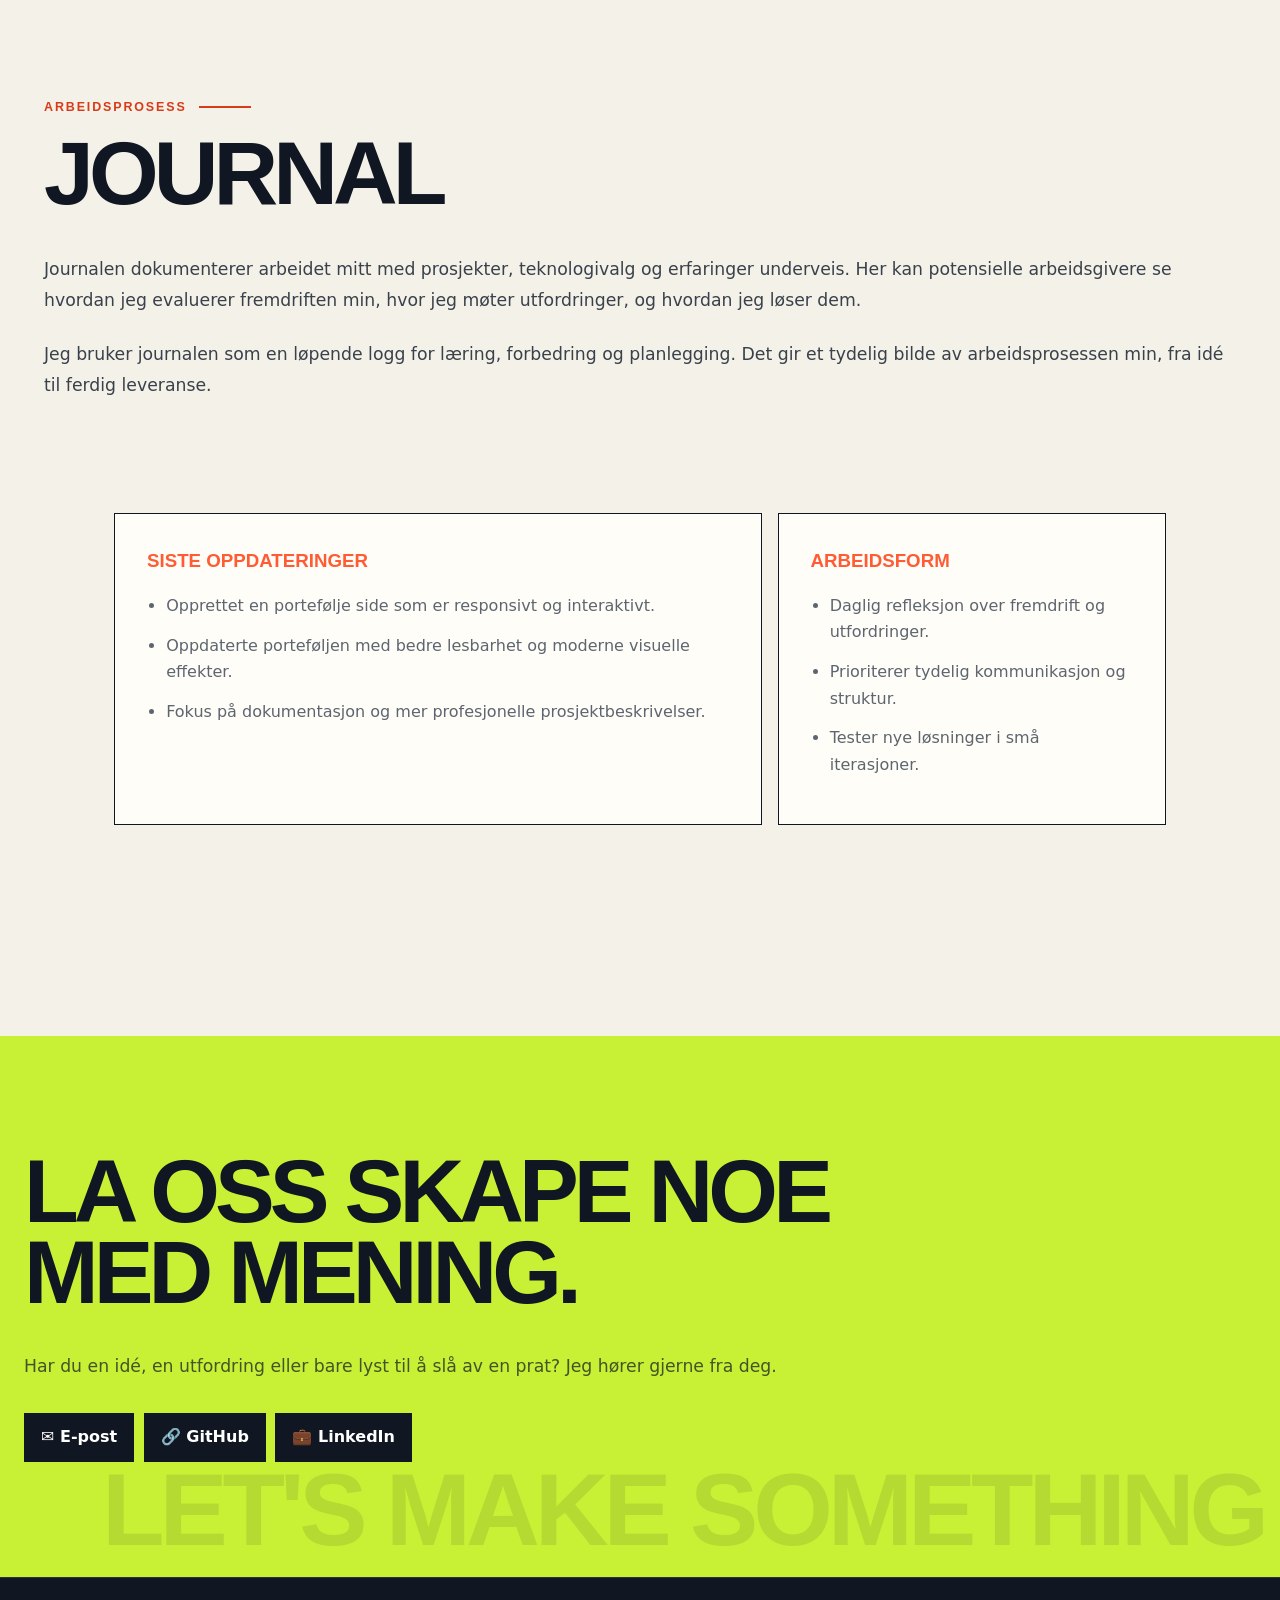
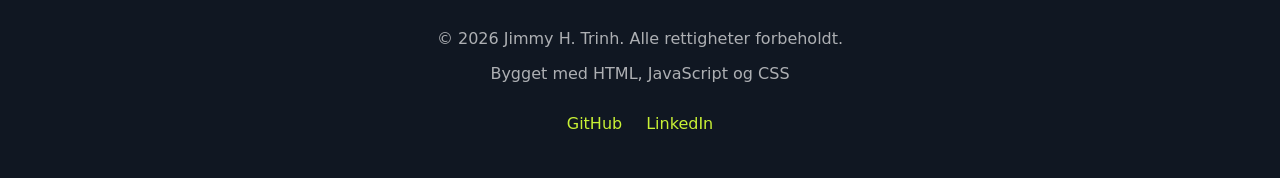
==== commit 56caffed: "Improve responsive spacing and journal layout" ====
--- a/index.html
+++ b/index.html
@@ -2,7 +2,8 @@
 <html lang="no">
 <head>
     <meta charset="UTF-8">
-    <meta name="viewport" content="width=device-width, initial-scale=1.0">
+    <meta name="viewport" content="width=device-width, initial-scale=1, viewport-fit=cover">
+    <meta name="theme-color" content="#101722">
     <title>Jimmy H. Trinh - Min portefølje</title>
     <style>
 /* Reset og basis */
@@ -552,7 +553,7 @@
     <!-- Prosjekter-seksjon -->
     <section class="portfolio" id="prosjekter">
         <span class="section-kicker">Utvalgt arbeid</span>
-        <h2>Mine skoleprosjekter</h2>
+        <h2>Mine prosjekter</h2>
         <div class="portfolio-grid">
             <a class="portfolio-card" href="navi-safe.html">
                 <div class="project-visual visual-navisafe" style="height:200px;background:linear-gradient(135deg,#667eea,#764ba2);display:flex;align-items:center;justify-content:center;font-size:5rem;">🚁</div>
--- a/identity-ui.css
+++ b/identity-ui.css
@@ -29,7 +29,14 @@
     line-height: 1.65;
     color: var(--ink);
     background: var(--paper);
-}
+    overflow-x: hidden;
+    -webkit-text-size-adjust: 100%;
+    text-size-adjust: 100%;
+    -webkit-tap-highlight-color: rgba(200, 241, 53, .18);
+}
+
+img { max-width: 100%; }
+a, button { touch-action: manipulation; }
 
 a:focus-visible { outline: 3px solid var(--pulse); outline-offset: 4px; }
 
@@ -385,6 +392,35 @@
 #journal-content { max-width: 1100px; }
 #journal-content > h2 { text-align: center; }
 
+/* Journal: jevn navigasjonsrytme og kompakte dagbokfelt. */
+.journal-page nav { justify-content: space-between; }
+
+.journal-page nav > div {
+    display: grid;
+    grid-auto-flow: column;
+    grid-auto-columns: max-content;
+    justify-content: end;
+    gap: .2rem;
+}
+
+.journal-page nav a { margin: 0; }
+.journal-page #journal-content { padding-bottom: 3.25rem; }
+
+.journal-page #journal-content .project-detail {
+    width: 100%;
+    margin: 1rem auto 0;
+    padding: 0;
+    gap: 1rem;
+    align-items: stretch;
+}
+
+.journal-page #journal-content .project-summary,
+.journal-page #journal-content .project-side {
+    width: 100%;
+    height: 100%;
+    padding: 1.5rem;
+}
+
 @keyframes livePulse { 50% { opacity: .25; } }
 
 @media (prefers-reduced-motion: reduce) {
@@ -402,22 +438,103 @@
 }
 
 @media (max-width: 720px) {
-    nav { width: 100%; min-height: 62px; padding: .65rem 1rem; flex-direction: column; align-items: flex-start; gap: .55rem; }
-    nav > div { width: 100%; gap: .1rem; overflow-x: auto; padding-bottom: .1rem; scrollbar-width: none; }
+    section { scroll-margin-top: 116px; }
+    nav {
+        width: 100%;
+        min-height: 62px;
+        padding: max(.7rem, env(safe-area-inset-top)) max(1rem, env(safe-area-inset-right)) .65rem max(1rem, env(safe-area-inset-left));
+        flex-direction: column;
+        align-items: flex-start;
+        gap: .55rem;
+    }
+    nav .logo { font-size: 1.08rem; }
+    nav > div {
+        width: calc(100% + 1rem);
+        max-width: none;
+        gap: .15rem;
+        margin-right: -1rem;
+        overflow-x: auto;
+        padding: 0 1rem .2rem 0;
+        scroll-snap-type: x proximity;
+        overscroll-behavior-inline: contain;
+        scrollbar-width: none;
+        -webkit-overflow-scrolling: touch;
+    }
     nav > div::-webkit-scrollbar { display: none; }
-    nav a { flex: 0 0 auto; padding: .4rem .55rem; }
-    .hero { min-height: auto; padding-top: 4.5rem; }
+    nav a { min-height: 44px; display: inline-flex; align-items: center; flex: 0 0 auto; padding: .55rem .7rem; scroll-snap-align: start; }
+    .journal-page nav > div {
+        display: flex;
+        justify-content: flex-start;
+        gap: .15rem;
+    }
+    .hero {
+        min-height: calc(100svh - 112px);
+        padding: clamp(3.5rem, 12vw, 5rem) max(1rem, env(safe-area-inset-right)) max(4rem, env(safe-area-inset-bottom)) max(1rem, env(safe-area-inset-left));
+    }
+    .hero h1 { font-size: clamp(3.6rem, 19vw, 6rem); line-height: .86; }
+    .hero p { max-width: 34rem; font-size: 1.05rem; }
+    .hero-actions { width: 100%; }
+    .hero-actions .btn { min-width: min(100%, 180px); }
     .hero::after { opacity: .7; }
     .about-intro { grid-template-columns: 1fr; }
-    .about-photo-wrapper { width: min(100% - 14px, 350px); }
+    .about-photo-wrapper { width: min(calc(100% - 14px), 350px); }
+    .about-text, .about-section p { max-width: 100%; overflow-wrap: anywhere; hyphens: auto; }
     .skills-container { grid-template-columns: 1fr; }
     .skill-item, .skill-item:nth-child(3n) { border-right: 0; }
     .portfolio > * { width: min(100% - 2rem, 1240px); }
     .portfolio-card { grid-column: 1 / -1; }
     .card-content { min-height: auto; }
-    .about-section, .portfolio { padding: 4.5rem 1rem; }
-    .project-detail { padding: 3rem 1rem 4.5rem; }
+    .about-section, .portfolio {
+        padding: 4.5rem max(1rem, env(safe-area-inset-right)) 4.5rem max(1rem, env(safe-area-inset-left));
+    }
+    .project-hero {
+        padding: 4rem max(1rem, env(safe-area-inset-right)) 3.5rem max(1rem, env(safe-area-inset-left));
+    }
+    .project-hero h2 { font-size: clamp(3rem, 17vw, 5rem); overflow-wrap: anywhere; }
+    .project-detail { padding: 3rem max(1rem, env(safe-area-inset-right)) 4.5rem max(1rem, env(safe-area-inset-left)); }
     .project-summary, .project-side { padding: 1.35rem; }
+    .journal-page #journal-content { padding-bottom: 2.5rem; }
+    .journal-page #journal-content .project-detail { margin-top: .8rem; gap: .8rem; }
+    .journal-page #journal-content .project-summary,
+    .journal-page #journal-content .project-side { padding: 1.25rem; }
+    .project-buttons { display: grid; grid-template-columns: 1fr; }
+    .project-buttons .btn { width: 100%; min-width: 0; }
+    .contact-section {
+        padding: 4.5rem max(1rem, env(safe-area-inset-right)) calc(4.5rem + env(safe-area-inset-bottom)) max(1rem, env(safe-area-inset-left));
+    }
+    footer { padding-right: max(1rem, env(safe-area-inset-right)); padding-bottom: calc(2.5rem + env(safe-area-inset-bottom)); padding-left: max(1rem, env(safe-area-inset-left)); }
+}
+
+@media (max-width: 480px) {
+    .eyebrow { margin-bottom: 2.25rem; font-size: .74rem; line-height: 1.45; }
+    .hero h1 { font-size: clamp(3.25rem, 20vw, 5rem); }
+    .hero-actions { display: grid; grid-template-columns: 1fr; }
+    .hero-actions .btn { width: 100%; }
+    .identity-card { min-height: 0; padding: 1.25rem; }
+    .identity-card .number { margin-bottom: 1.25rem; }
+    .about-section h2, .portfolio h2, .contact-section h2 { font-size: clamp(2.55rem, 15vw, 4.3rem); }
+    .about-photo-wrapper::after { right: -.45rem; bottom: 1.8rem; }
+    .project-visual { height: 180px !important; }
+    .card-content { padding: 1.25rem; }
+    .card-content .btn { margin-top: 1.35rem !important; }
+    .contact-links { display: grid; grid-template-columns: 1fr; width: 100%; }
+    .contact-link { width: 100%; min-height: 48px; justify-content: center; }
+    footer .social-links { flex-wrap: wrap; row-gap: .65rem; }
+}
+
+@media (max-height: 520px) and (orientation: landscape) {
+    .hero { min-height: auto; padding-top: 3rem; padding-bottom: 3rem; }
+    .hero h1 { font-size: clamp(3rem, 12vw, 5.5rem); }
+    .eyebrow { margin-bottom: 1.5rem; }
+}
+
+@media (hover: none) and (pointer: coarse) {
+    .portfolio-card:hover,
+    .portfolio-card:nth-child(2):hover,
+    .skill-item:hover,
+    .contact-link:hover,
+    .btn:hover { transform: none; box-shadow: none; }
+    .portfolio-card:active, .btn:active, .contact-link:active { opacity: .82; }
 }
 
 @media (prefers-color-scheme: dark) {
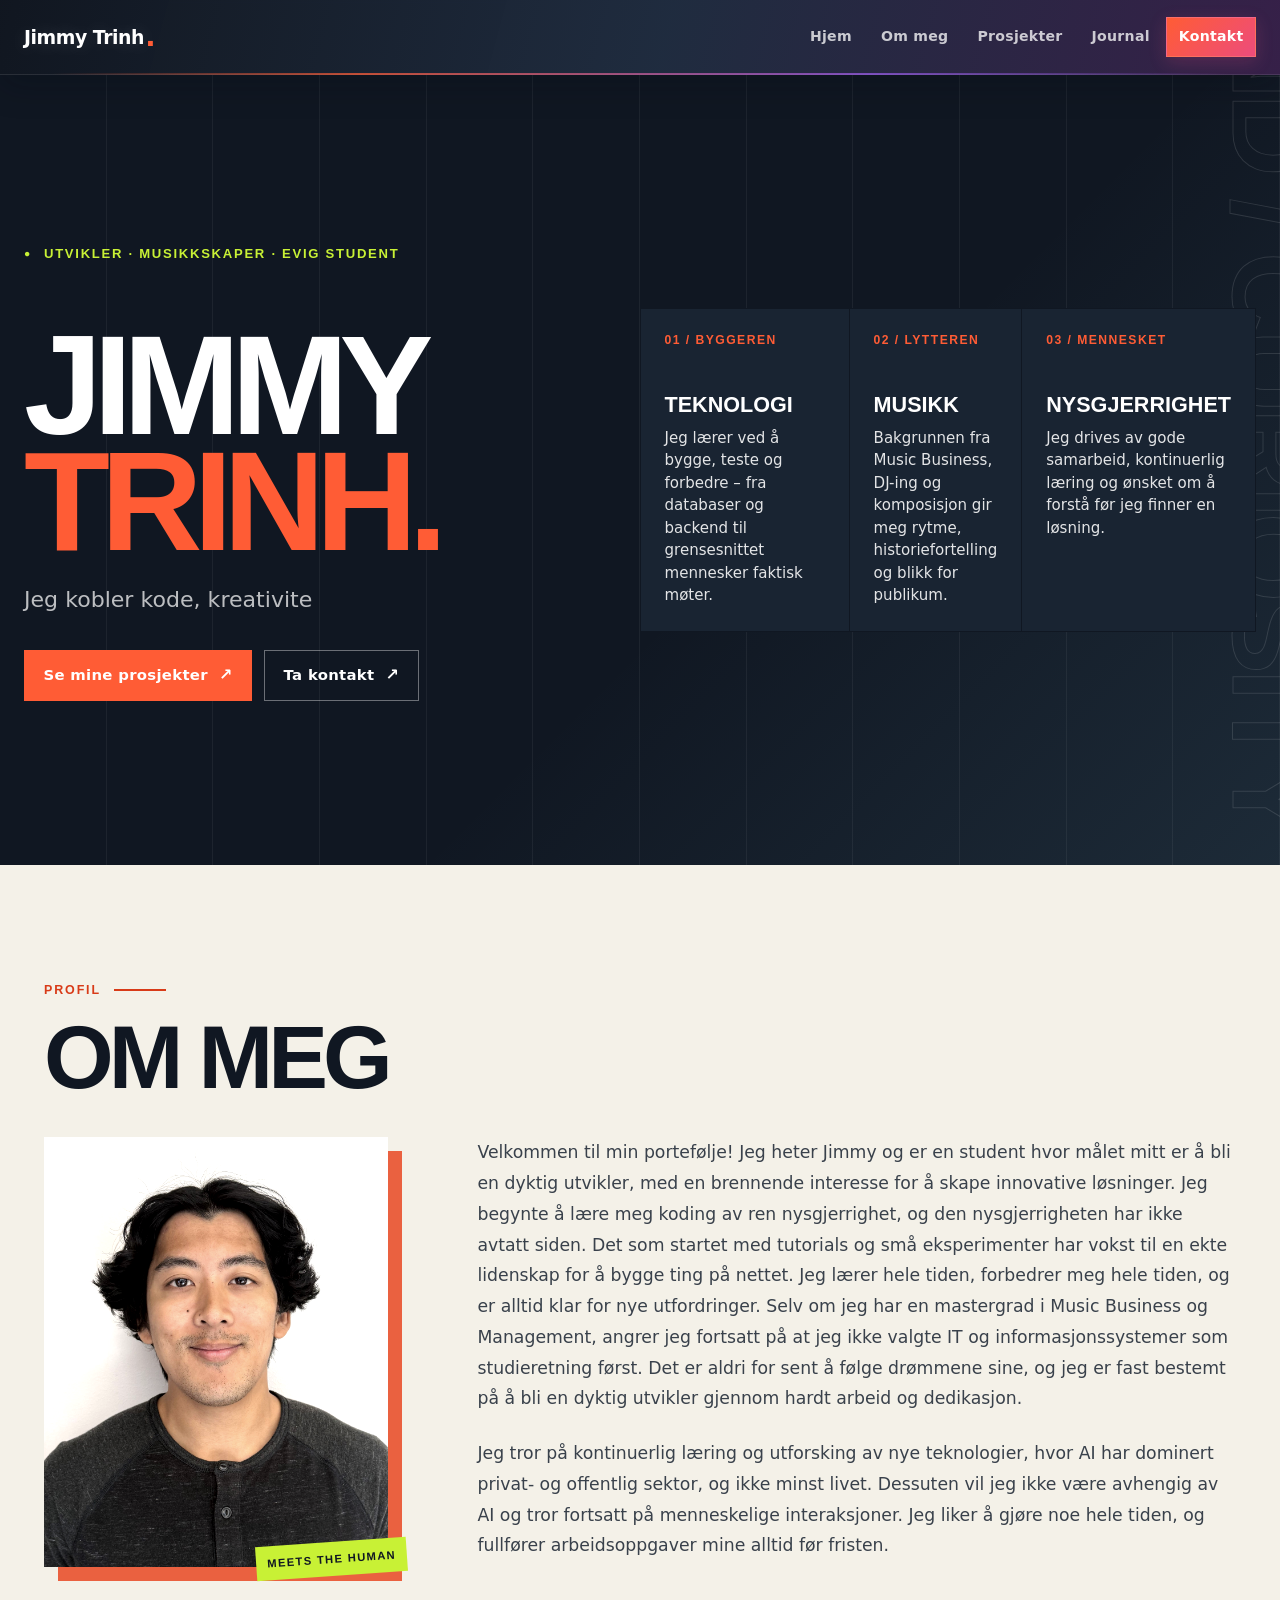
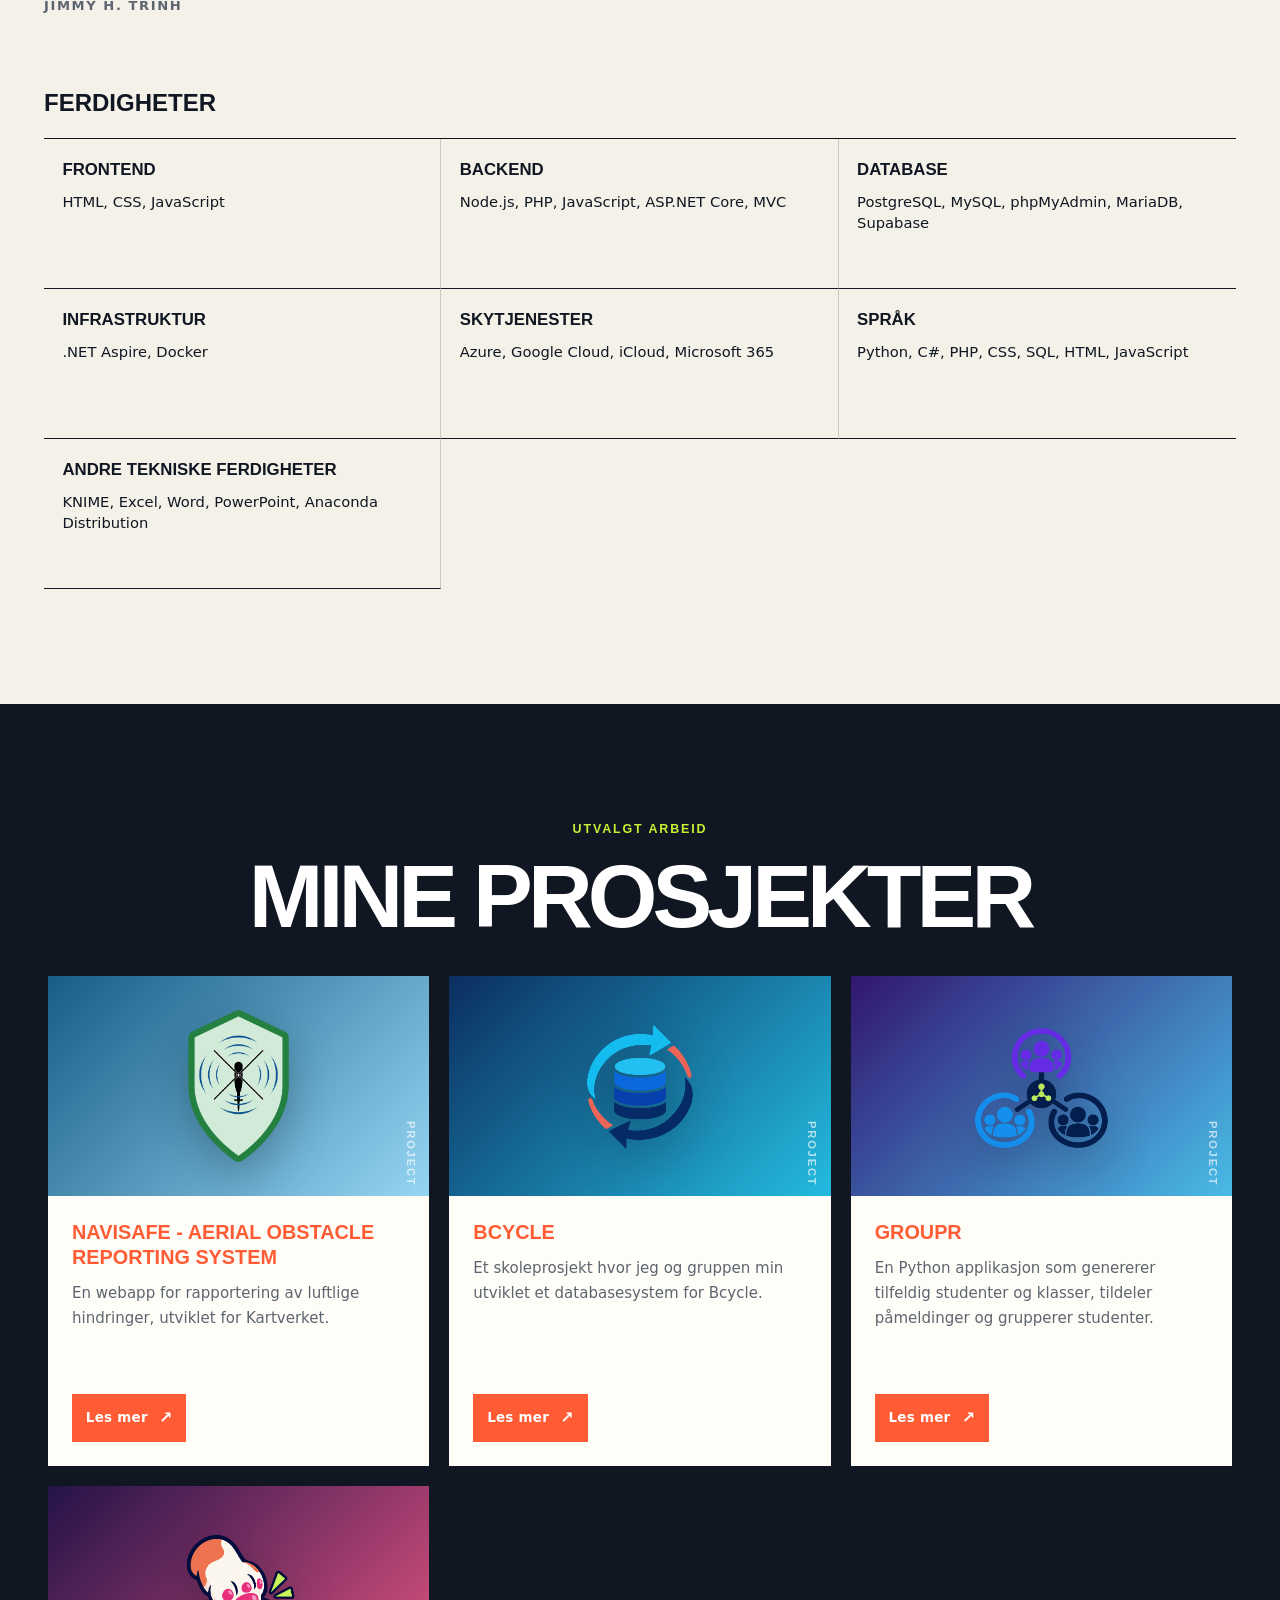
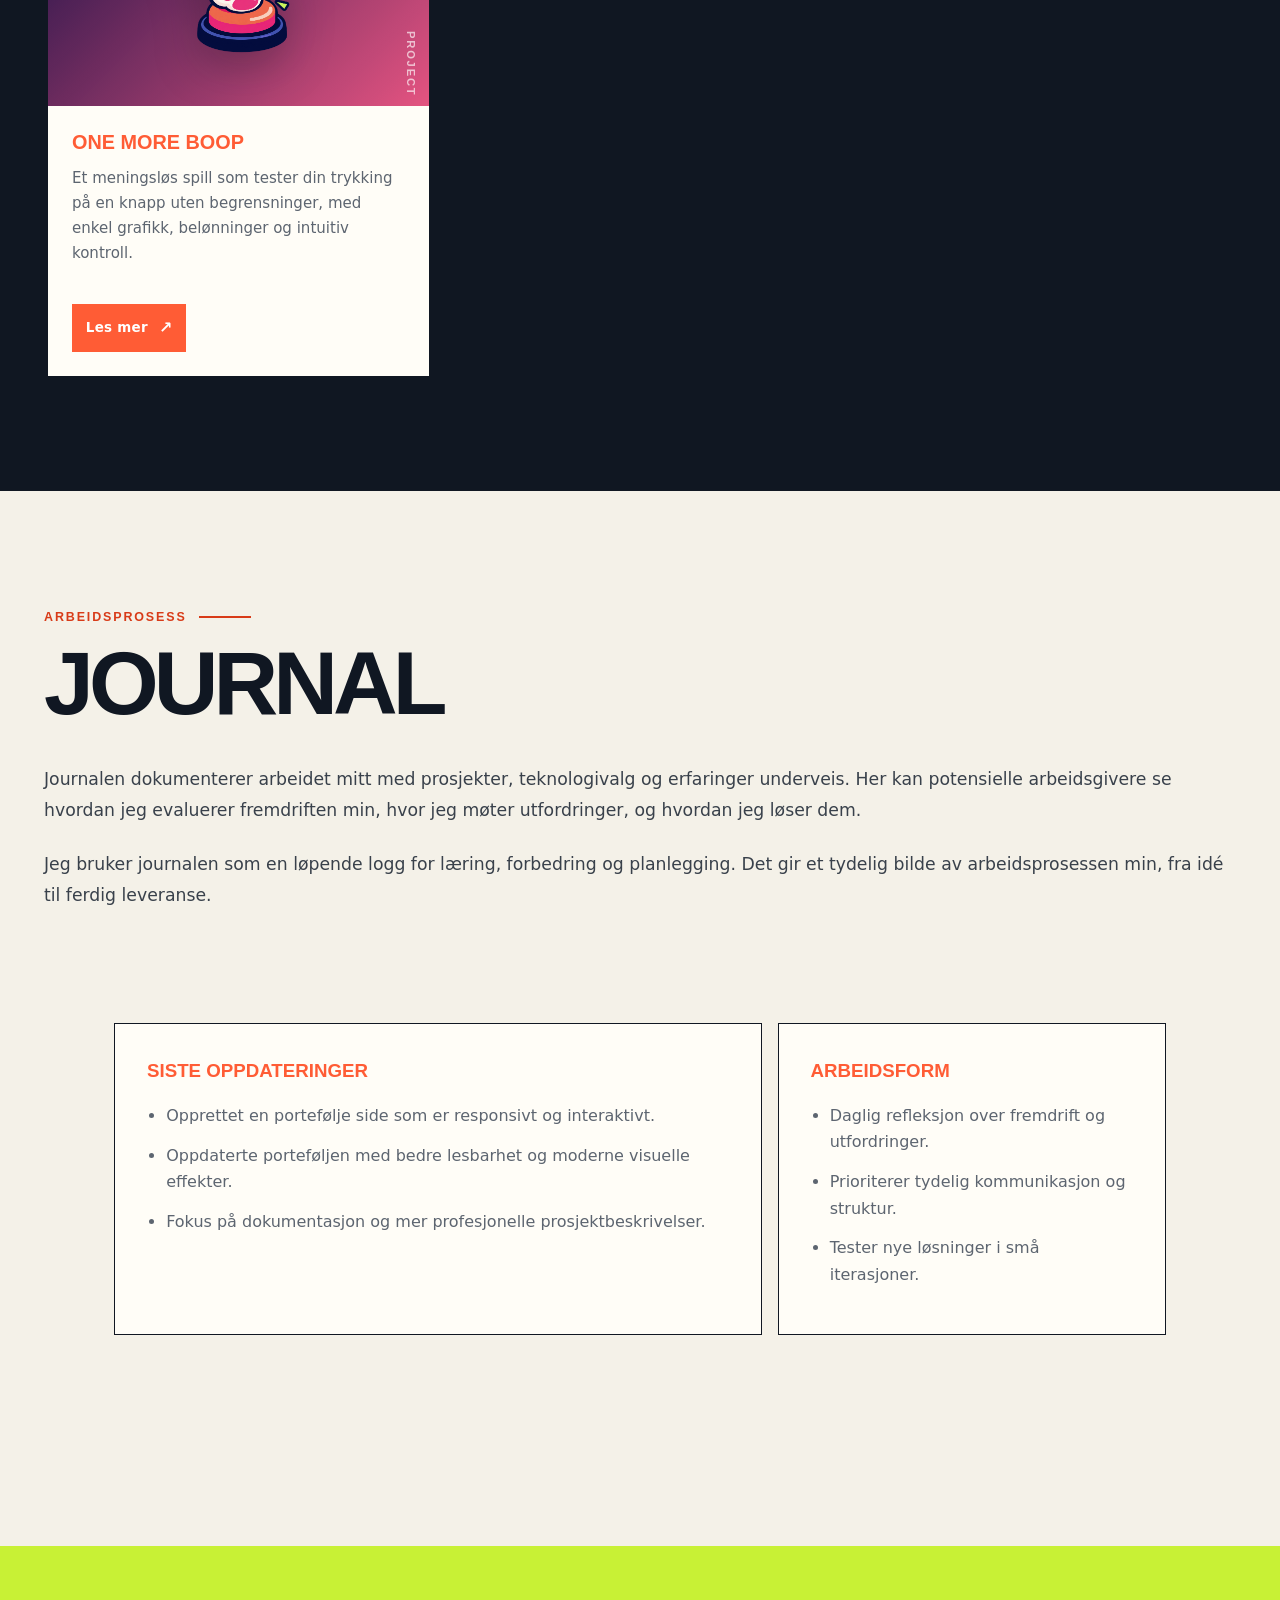
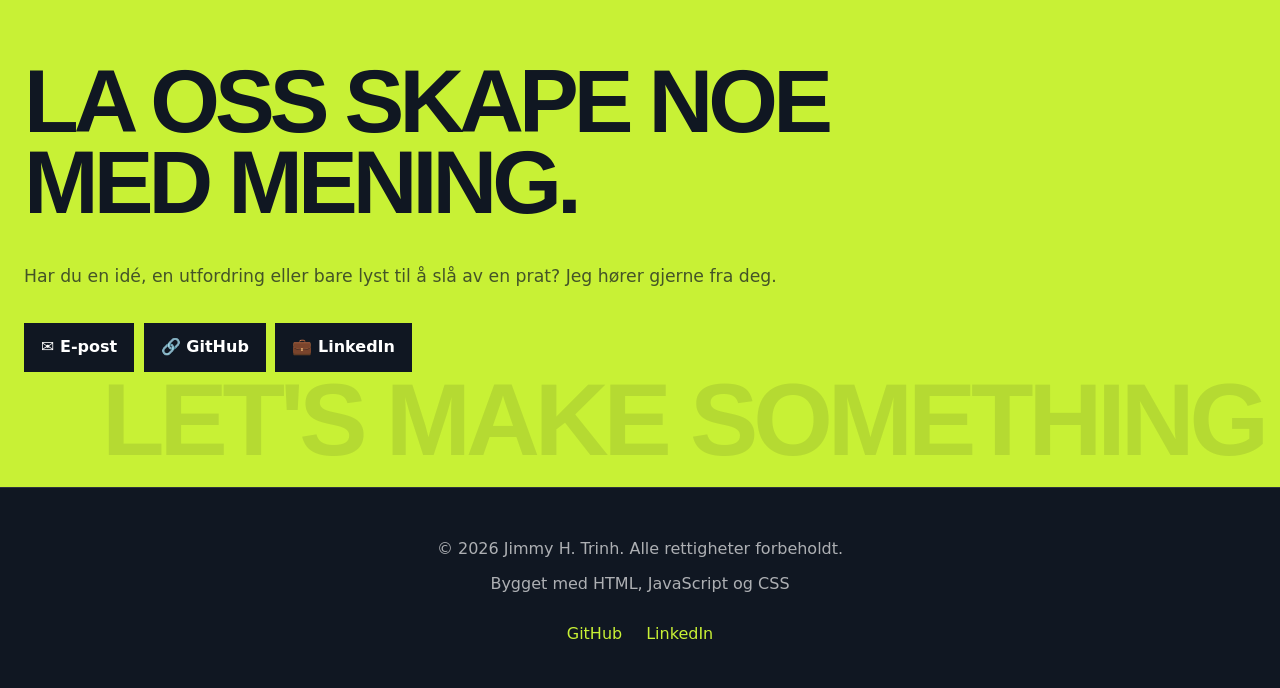
==== commit 0440d73d: "Add project logos and One More Boop page" ====
--- a/index.html
+++ b/index.html
@@ -555,27 +555,35 @@
         <span class="section-kicker">Utvalgt arbeid</span>
         <h2>Mine prosjekter</h2>
         <div class="portfolio-grid">
-            <a class="portfolio-card" href="navi-safe.html">
-                <div class="project-visual visual-navisafe" style="height:200px;background:linear-gradient(135deg,#667eea,#764ba2);display:flex;align-items:center;justify-content:center;font-size:5rem;">🚁</div>
+            <a class="portfolio-card" href="navi-safe.html">
+                <div class="project-visual visual-navisafe"><img src="Navi-Safe-logo.png" alt="" decoding="async"></div>
                 <div class="card-content">
                     <h3>NaviSafe - Aerial Obstacle Reporting System</h3>
                     <p>En webapp for rapportering av luftlige hindringer, utviklet for Kartverket.</p>
                     <span class="btn" style="margin-top:1rem;font-size:0.9rem;padding:0.5rem 1rem;">Les mer</span>
                 </div>
             </a>
-            <a class="portfolio-card" href="bcycle.html">
-                <div class="project-visual visual-bcycle" style="height:200px;background:linear-gradient(135deg,#f093fb,#f5576c);display:flex;align-items:center;justify-content:center;font-size:5rem;">🚲</div>
+            <a class="portfolio-card" href="bcycle.html">
+                <div class="project-visual visual-bcycle"><img src="bcycle-logo.png" alt="" loading="lazy" decoding="async"></div>
                 <div class="card-content">
                     <h3>Bcycle</h3>
                     <p>Et skoleprosjekt hvor jeg og gruppen min utviklet et databasesystem for Bcycle.</p>
                     <span class="btn" style="margin-top:1rem;font-size:0.9rem;padding:0.5rem 1rem;">Les mer</span>
                 </div>
             </a>
-            <a class="portfolio-card" href="groupr.html">
-                <div class="project-visual visual-groupr" style="height:200px;background:linear-gradient(135deg,#4facfe,#00f2fe);display:flex;align-items:center;justify-content:center;font-size:5rem;">🎨</div>
+            <a class="portfolio-card" href="groupr.html">
+                <div class="project-visual visual-groupr"><img src="groupr-logo.png" alt="" loading="lazy" decoding="async"></div>
                 <div class="card-content">
                     <h3>Groupr</h3>
                     <p>En Python applikasjon som genererer tilfeldig studenter og klasser, tildeler påmeldinger og grupperer studenter.</p>
+                    <span class="btn" style="margin-top:1rem;font-size:0.9rem;padding:0.5rem 1rem;">Les mer</span>
+                </div>
+            </a>
+            <a class="portfolio-card" href="one-more-boop.html">
+                <div class="project-visual visual-one-more-boop"><img src="one-more-boop-logo.png" alt="" loading="lazy" decoding="async"></div>
+                <div class="card-content">
+                    <h3>One More Boop</h3>
+                    <p>Et meningsløs spill som tester din trykking på en knapp uten begrensninger, med enkel grafikk, belønninger og intuitiv kontroll.</p>
                     <span class="btn" style="margin-top:1rem;font-size:0.9rem;padding:0.5rem 1rem;">Les mer</span>
                 </div>
             </a>
--- a/identity-ui.css
+++ b/identity-ui.css
@@ -347,11 +347,21 @@
 .portfolio-card::before { display: none; }
 .portfolio-card:hover { transform: translateY(-7px); border: 0; box-shadow: 8px 8px 0 var(--pulse); }
 .portfolio-card:nth-child(2):hover { transform: translateY(calc(3rem - 7px)); }
-.project-visual { height: 220px !important; font-size: 3.2rem !important; position: relative; overflow: hidden; filter: saturate(.75); }
+.project-visual { height: 220px !important; font-size: 3.2rem !important; position: relative; display: flex; align-items: center; justify-content: center; overflow: hidden; filter: saturate(.88); }
+.project-visual img {
+    width: min(62%, 168px);
+    height: 72%;
+    object-fit: contain;
+    filter: drop-shadow(0 14px 22px rgba(4, 10, 23, .28));
+    transition: transform 180ms ease;
+}
+.portfolio-card:hover .project-visual img { transform: scale(1.045); }
 .project-visual::after { content: "PROJECT"; position: absolute; right: .8rem; bottom: .6rem; color: rgba(255,255,255,.65); font: 800 .7rem Bahnschrift, sans-serif; letter-spacing: .16em; writing-mode: vertical-rl; }
 .visual-navisafe { background: linear-gradient(135deg, #0f5f8e, #8ed8f8) !important; }
-.visual-bcycle { background: linear-gradient(135deg, #376929, #c8f135) !important; }
-.visual-groupr { background: linear-gradient(135deg, #6935a2, #ff5c35) !important; }
+.visual-navisafe img { height: 78%; }
+.visual-bcycle { background: linear-gradient(135deg, #072f67, #13bfe9) !important; }
+.visual-groupr { background: linear-gradient(135deg, #34147d, #3cbef0) !important; }
+.visual-one-more-boop { background: linear-gradient(135deg, #251250, #f34f82) !important; }
 .card-content { min-height: 270px; padding: 1.5rem; align-items: flex-start; text-align: left; }
 .card-content h3 { margin: 0 0 .7rem; color: var(--signal); font: 800 1.24rem/1.25 Bahnschrift, sans-serif; text-transform: uppercase; }
 .card-content p { color: var(--muted); font-size: .94rem; }
@@ -387,6 +397,17 @@
 .project-hero p { max-width: 780px; margin: 0; color: rgba(255,255,255,.7); font-size: 1.14rem; }
 .project-detail { gap: 1rem; padding: 4.5rem 1.5rem 6rem; }
 .project-image { min-height: 300px; border-radius: 0; background: linear-gradient(135deg, var(--signal), var(--sky)); box-shadow: 10px 10px 0 var(--pulse); }
+.project-image img {
+    width: min(56%, 220px);
+    max-height: 225px;
+    object-fit: contain;
+    filter: drop-shadow(0 18px 26px rgba(4, 10, 23, .26));
+}
+.project-image-navisafe { background: linear-gradient(135deg, #0f5f8e, #8ed8f8); }
+.project-image-navisafe img { max-height: 240px; }
+.project-image-bcycle { background: linear-gradient(135deg, #072f67, #13bfe9); }
+.project-image-groupr { background: linear-gradient(135deg, #34147d, #3cbef0); }
+.project-image-one-more-boop { background: linear-gradient(135deg, #251250, #f34f82); }
 .project-summary a:not(.btn) { color: var(--signal-dark); font-weight: 700; }
 #journal-hero { min-height: 58vh; }
 #journal-content { max-width: 1100px; }
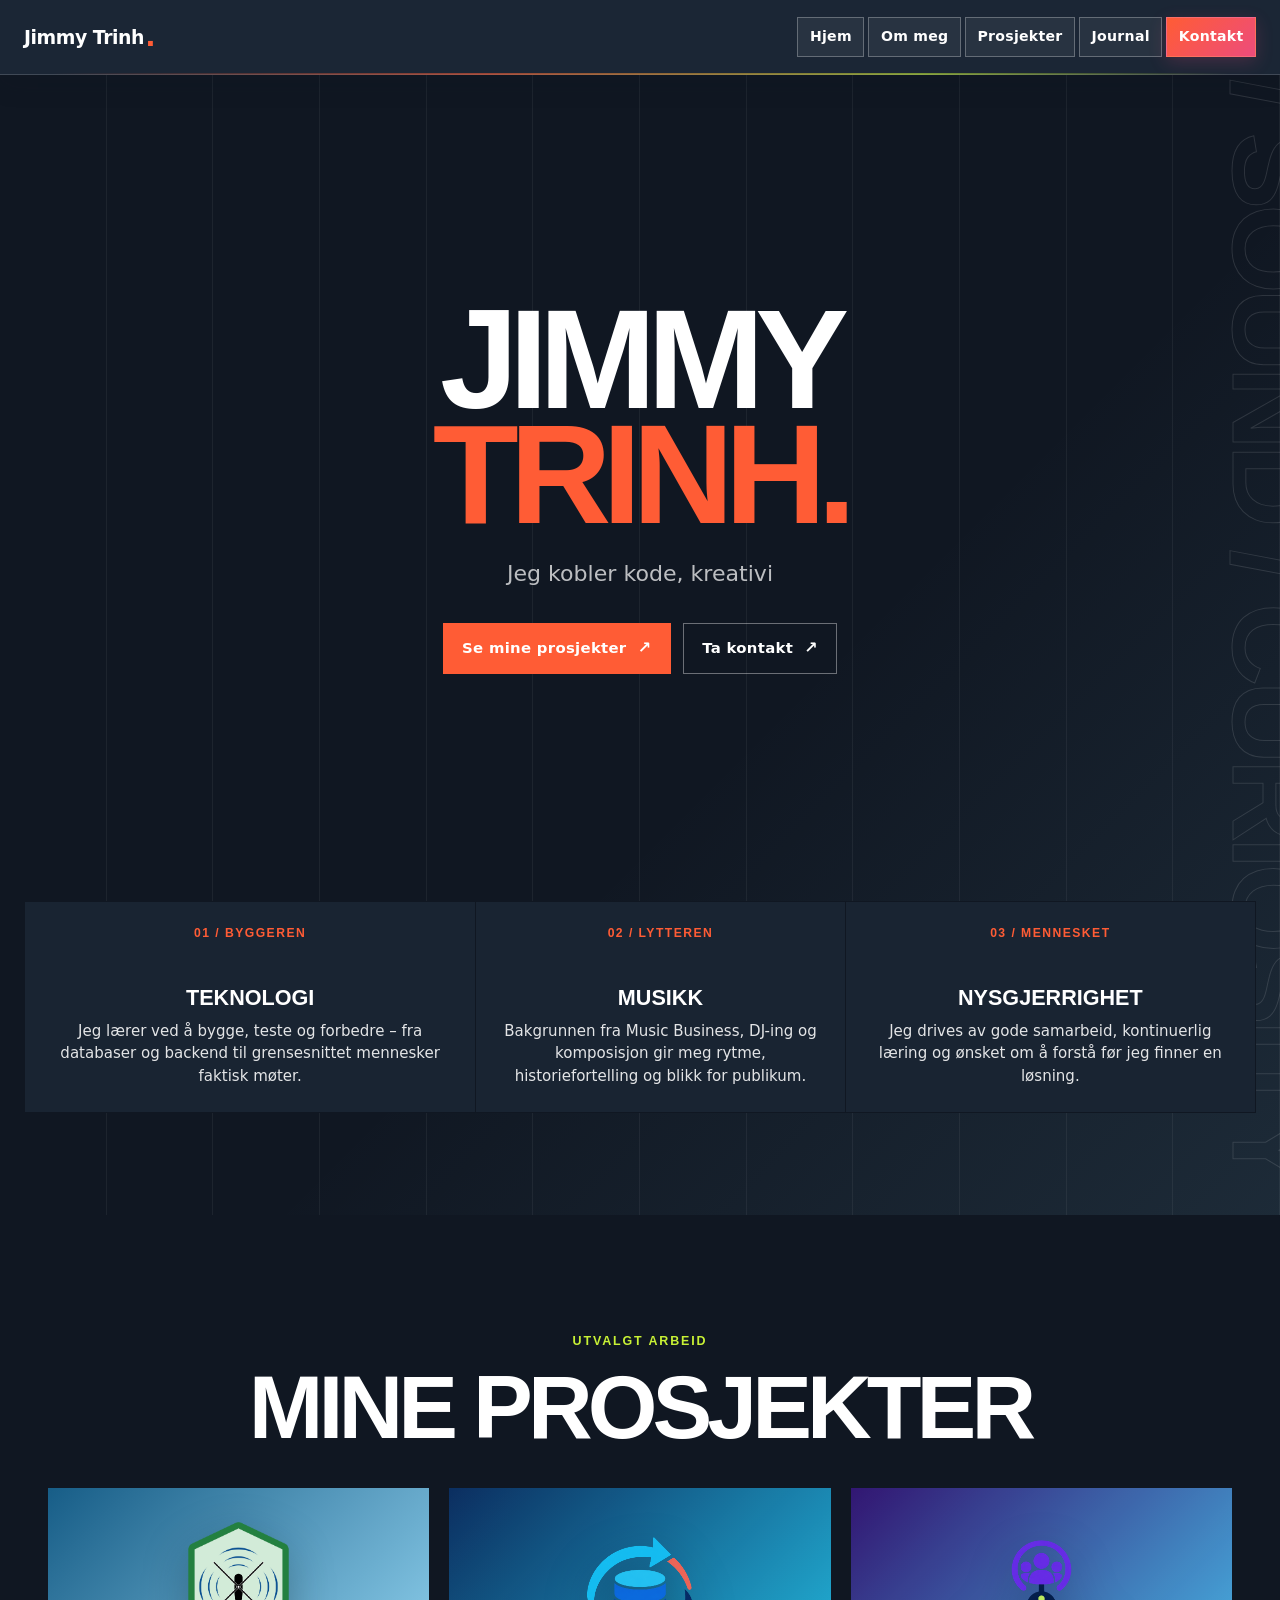
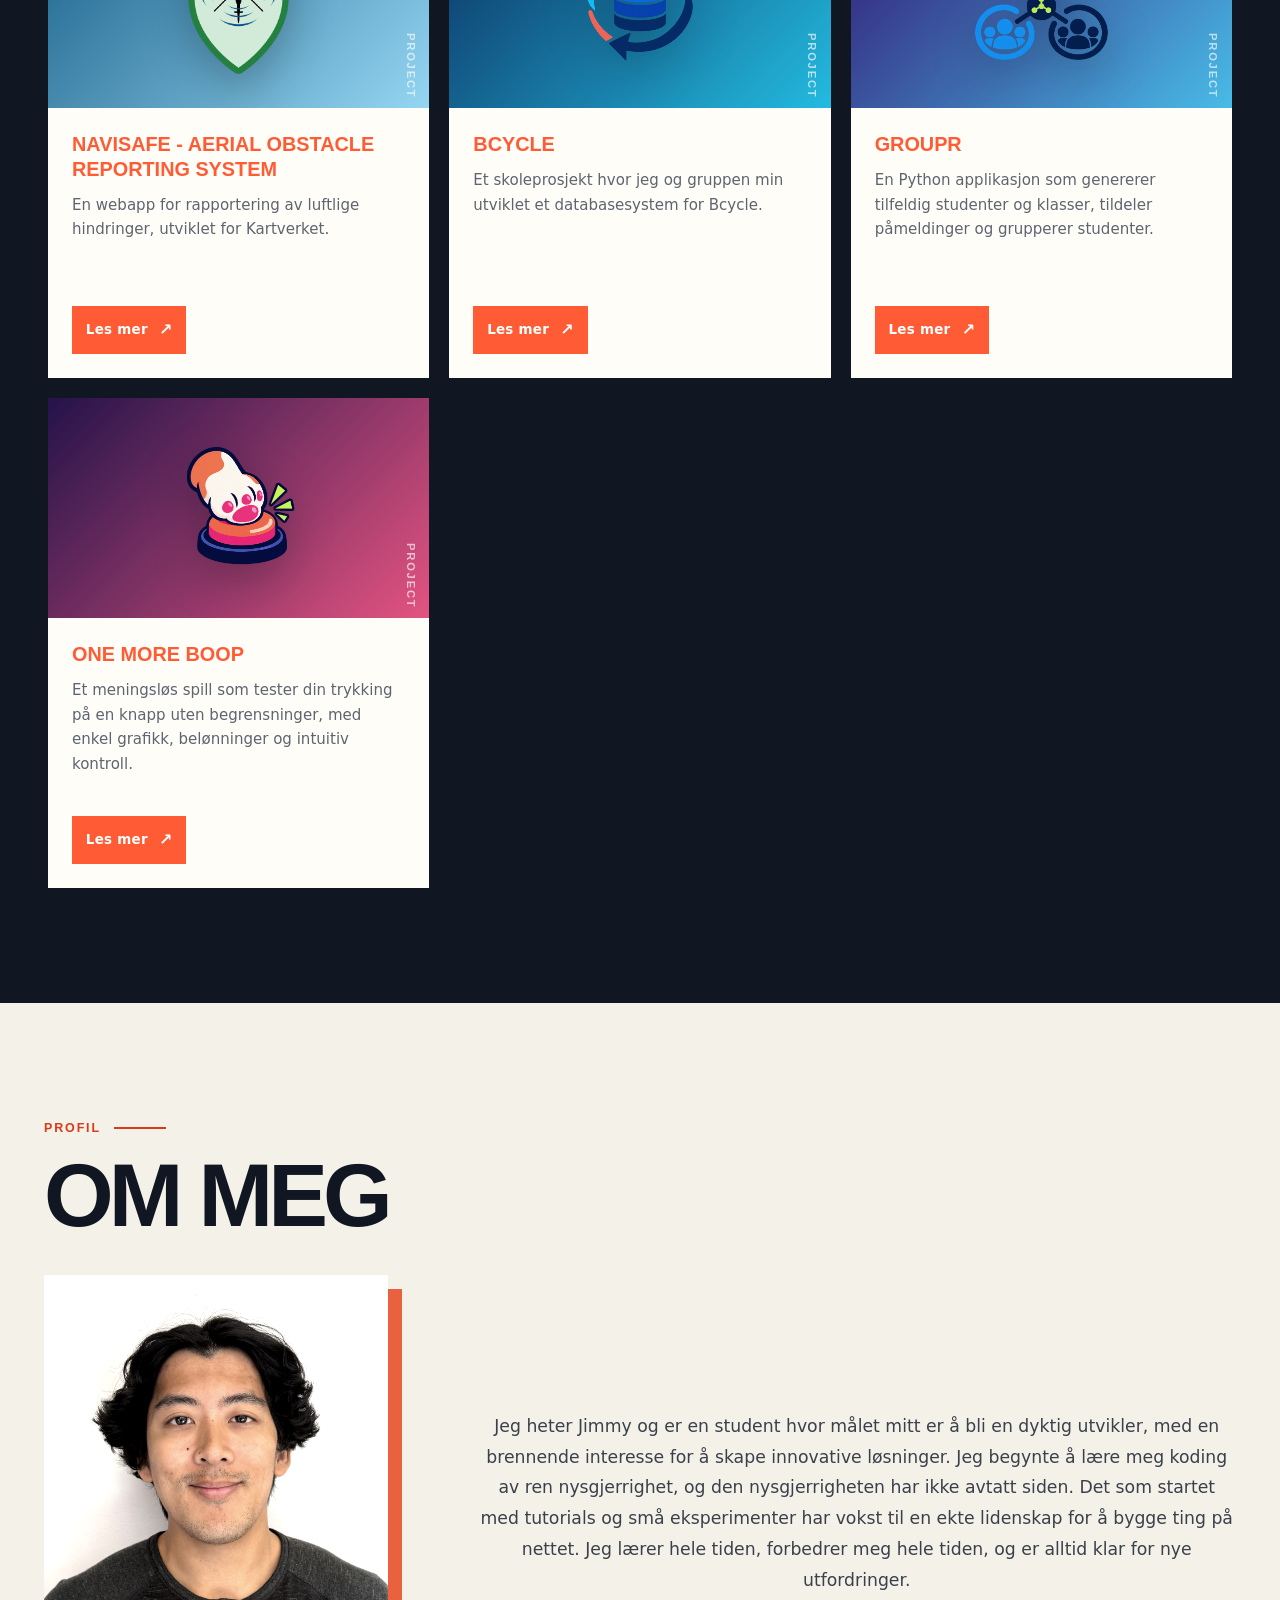
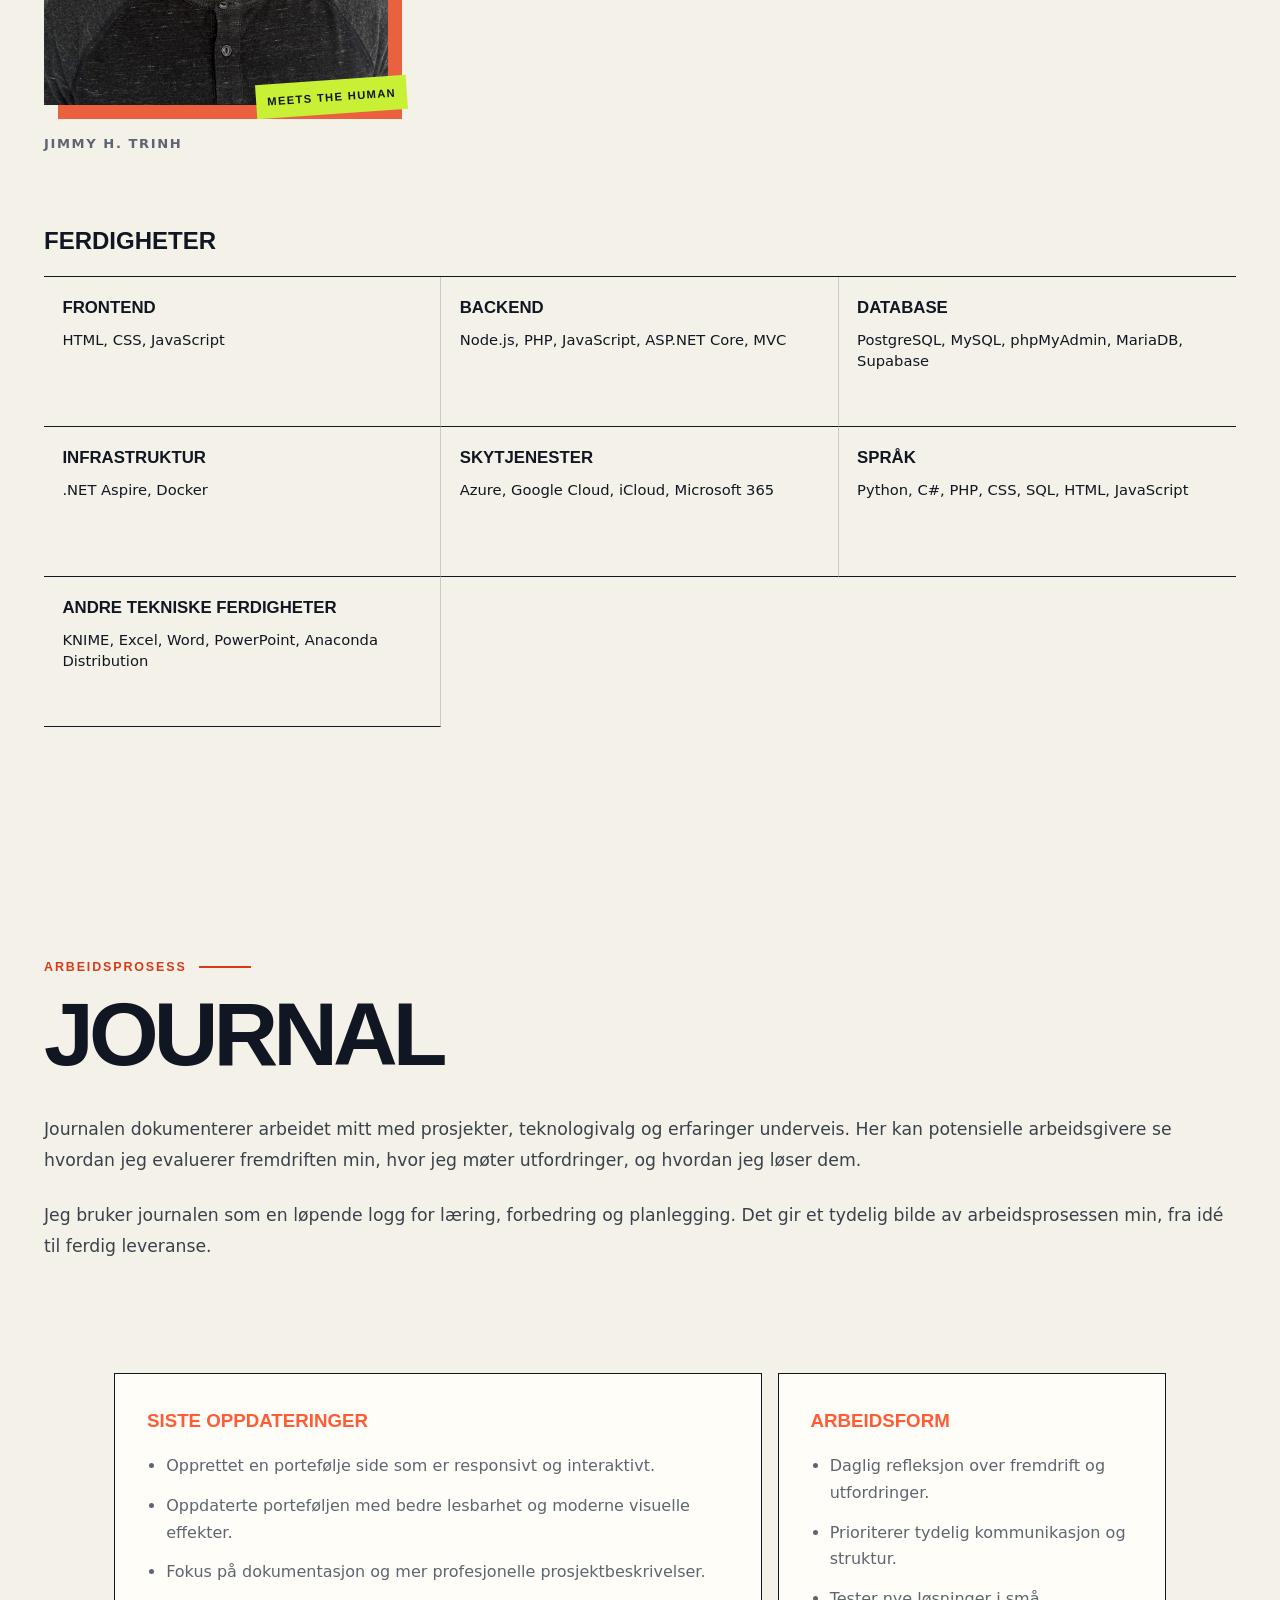
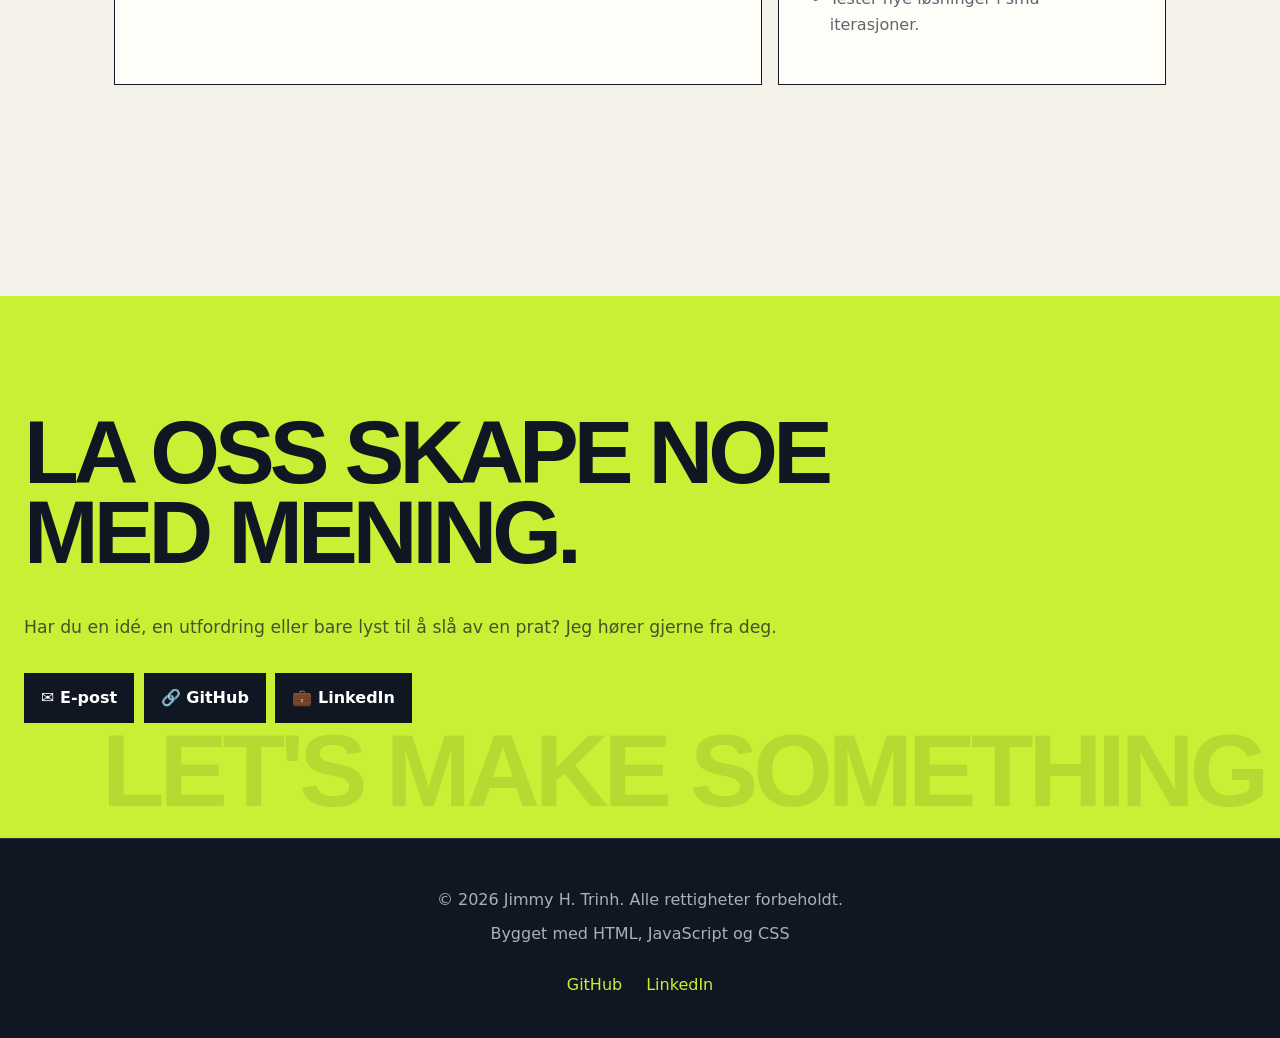
==== commit cab0cbce: "Improve responsive layout and unify navigation" ====
--- a/index.html
+++ b/index.html
@@ -3,7 +3,7 @@
 <head>
     <meta charset="UTF-8">
     <meta name="viewport" content="width=device-width, initial-scale=1, viewport-fit=cover">
-    <meta name="theme-color" content="#101722">
+    <meta name="theme-color" content="#1b2635">
     <title>Jimmy H. Trinh - Min portefølje</title>
     <style>
 /* Reset og basis */
@@ -469,7 +469,7 @@
     .about-photo { box-shadow: 0 8px 32px rgba(255,107,53,0.35), 0 2px 8px rgba(0,0,0,0.4); }
 }
     </style>
-    <link rel="stylesheet" href="identity-ui.css">
+    <link rel="stylesheet" href="identity-ui.css?v=20260913">
 </head>
 <body>
     <a class="skip-link" href="#main-content">Hopp til innhold</a>
@@ -491,7 +491,6 @@
     <main id="main-content">
     <section class="hero" id="hjem">
         <div>
-            <span class="eyebrow">Utvikler · musikkskaper · evig student</span>
             <h1>Jimmy <span>Trinh.</span></h1>
             <p>Jeg kobler kode, kreativitet og menneskelig forståelse for å lage digitale løsninger med både struktur og personlighet.</p>
             <div class="hero-actions">
@@ -519,6 +518,46 @@
         </div>
     </section>
 
+    <!-- Prosjekter-seksjon -->
+    <section class="portfolio" id="prosjekter">
+        <span class="section-kicker">Utvalgt arbeid</span>
+        <h2>Mine prosjekter</h2>
+        <div class="portfolio-grid">
+            <a class="portfolio-card" href="navi-safe.html">
+                <div class="project-visual visual-navisafe"><img src="Navi-Safe-logo.png" alt="" decoding="async"></div>
+                <div class="card-content">
+                    <h3>NaviSafe - Aerial Obstacle Reporting System</h3>
+                    <p>En webapp for rapportering av luftlige hindringer, utviklet for Kartverket.</p>
+                    <span class="btn" style="margin-top:1rem;font-size:0.9rem;padding:0.5rem 1rem;">Les mer</span>
+                </div>
+            </a>
+            <a class="portfolio-card" href="bcycle.html">
+                <div class="project-visual visual-bcycle"><img src="bcycle-logo.png" alt="" loading="lazy" decoding="async"></div>
+                <div class="card-content">
+                    <h3>Bcycle</h3>
+                    <p>Et skoleprosjekt hvor jeg og gruppen min utviklet et databasesystem for Bcycle.</p>
+                    <span class="btn" style="margin-top:1rem;font-size:0.9rem;padding:0.5rem 1rem;">Les mer</span>
+                </div>
+            </a>
+            <a class="portfolio-card" href="groupr.html">
+                <div class="project-visual visual-groupr"><img src="groupr-logo.png" alt="" loading="lazy" decoding="async"></div>
+                <div class="card-content">
+                    <h3>Groupr</h3>
+                    <p>En Python applikasjon som genererer tilfeldig studenter og klasser, tildeler påmeldinger og grupperer studenter.</p>
+                    <span class="btn" style="margin-top:1rem;font-size:0.9rem;padding:0.5rem 1rem;">Les mer</span>
+                </div>
+            </a>
+            <a class="portfolio-card" href="one-more-boop.html">
+                <div class="project-visual visual-one-more-boop"><img src="one-more-boop-logo.png" alt="" loading="lazy" decoding="async"></div>
+                <div class="card-content">
+                    <h3>One More Boop</h3>
+                    <p>Et meningsløs spill som tester din trykking på en knapp uten begrensninger, med enkel grafikk, belønninger og intuitiv kontroll.</p>
+                    <span class="btn" style="margin-top:1rem;font-size:0.9rem;padding:0.5rem 1rem;">Les mer</span>
+                </div>
+            </a>
+        </div>
+    </section>
+
     <!-- Om meg-seksjon -->
     <section class="about-section" id="om-meg">
         <span class="section-kicker">Profil</span>
@@ -529,12 +568,9 @@
                 <span class="about-photo-name">Jimmy H. Trinh</span>
             </div>
             <div class="about-text">
-                <p>Velkommen til min portefølje! Jeg heter Jimmy og er en student hvor målet mitt er å bli en dyktig utvikler, med en brennende interesse for å skape innovative løsninger.
+                <p>Jeg heter Jimmy og er en student hvor målet mitt er å bli en dyktig utvikler, med en brennende interesse for å skape innovative løsninger.
                 Jeg begynte å lære meg koding av ren nysgjerrighet, og den nysgjerrigheten har ikke avtatt siden. Det som startet med tutorials og små eksperimenter har vokst til en ekte lidenskap for å bygge ting på nettet.
-                Jeg lærer hele tiden, forbedrer meg hele tiden, og er alltid klar for nye utfordringer. Selv om jeg har en mastergrad i Music Business og Management, angrer jeg fortsatt på at jeg ikke valgte
-                IT og informasjonssystemer som studieretning først. Det er aldri for sent å følge drømmene sine, og jeg er fast bestemt på å bli en dyktig utvikler gjennom hardt arbeid og dedikasjon.</p>
-                <p>Jeg tror på kontinuerlig læring og utforsking av nye teknologier, hvor AI har dominert privat- og offentlig sektor, og ikke minst livet.
-                Dessuten vil jeg ikke være avhengig av AI og tror fortsatt på menneskelige interaksjoner. Jeg liker å gjøre noe hele tiden, og fullfører arbeidsoppgaver mine alltid før fristen.</p>
+                Jeg lærer hele tiden, forbedrer meg hele tiden, og er alltid klar for nye utfordringer.</p>
             </div>
         </div>
 
@@ -547,46 +583,6 @@
             <div class="skill-item"><h3>Skytjenester</h3><p>Azure, Google Cloud, iCloud, Microsoft 365</p></div>
             <div class="skill-item"><h3>Språk</h3><p>Python, C#, PHP, CSS, SQL, HTML, JavaScript</p></div>
             <div class="skill-item"><h3>Andre tekniske ferdigheter</h3><p>KNIME, Excel, Word, PowerPoint, Anaconda Distribution</p></div>
-        </div>
-    </section>
-
-    <!-- Prosjekter-seksjon -->
-    <section class="portfolio" id="prosjekter">
-        <span class="section-kicker">Utvalgt arbeid</span>
-        <h2>Mine prosjekter</h2>
-        <div class="portfolio-grid">
-            <a class="portfolio-card" href="navi-safe.html">
-                <div class="project-visual visual-navisafe"><img src="Navi-Safe-logo.png" alt="" decoding="async"></div>
-                <div class="card-content">
-                    <h3>NaviSafe - Aerial Obstacle Reporting System</h3>
-                    <p>En webapp for rapportering av luftlige hindringer, utviklet for Kartverket.</p>
-                    <span class="btn" style="margin-top:1rem;font-size:0.9rem;padding:0.5rem 1rem;">Les mer</span>
-                </div>
-            </a>
-            <a class="portfolio-card" href="bcycle.html">
-                <div class="project-visual visual-bcycle"><img src="bcycle-logo.png" alt="" loading="lazy" decoding="async"></div>
-                <div class="card-content">
-                    <h3>Bcycle</h3>
-                    <p>Et skoleprosjekt hvor jeg og gruppen min utviklet et databasesystem for Bcycle.</p>
-                    <span class="btn" style="margin-top:1rem;font-size:0.9rem;padding:0.5rem 1rem;">Les mer</span>
-                </div>
-            </a>
-            <a class="portfolio-card" href="groupr.html">
-                <div class="project-visual visual-groupr"><img src="groupr-logo.png" alt="" loading="lazy" decoding="async"></div>
-                <div class="card-content">
-                    <h3>Groupr</h3>
-                    <p>En Python applikasjon som genererer tilfeldig studenter og klasser, tildeler påmeldinger og grupperer studenter.</p>
-                    <span class="btn" style="margin-top:1rem;font-size:0.9rem;padding:0.5rem 1rem;">Les mer</span>
-                </div>
-            </a>
-            <a class="portfolio-card" href="one-more-boop.html">
-                <div class="project-visual visual-one-more-boop"><img src="one-more-boop-logo.png" alt="" loading="lazy" decoding="async"></div>
-                <div class="card-content">
-                    <h3>One More Boop</h3>
-                    <p>Et meningsløs spill som tester din trykking på en knapp uten begrensninger, med enkel grafikk, belønninger og intuitiv kontroll.</p>
-                    <span class="btn" style="margin-top:1rem;font-size:0.9rem;padding:0.5rem 1rem;">Les mer</span>
-                </div>
-            </a>
         </div>
     </section>
 
--- a/identity-ui.css
+++ b/identity-ui.css
@@ -56,10 +56,9 @@
     position: sticky;
     top: 0;
     z-index: 999;
-    background: linear-gradient(105deg, rgba(9, 15, 25, .97) 0%, rgba(22, 35, 56, .96) 52%, rgba(46, 23, 66, .96) 100%) !important;
-    border-bottom: 1px solid rgba(255,255,255,.1);
-    box-shadow: 0 12px 32px rgba(2, 8, 18, .22);
-    backdrop-filter: blur(22px) saturate(145%);
+    background: var(--ink-soft) !important;
+    border-bottom: 1px solid rgba(255,255,255,.16);
+    box-shadow: 0 8px 24px rgba(16, 23, 34, .18);
 }
 
 header::after {
@@ -69,8 +68,8 @@
     bottom: -1px;
     left: 0;
     height: 2px;
-    background: linear-gradient(90deg, transparent 4%, var(--signal) 28%, #995be9 68%, transparent 96%);
-    opacity: .72;
+    background: linear-gradient(90deg, transparent 4%, var(--signal) 38%, var(--pulse) 72%, transparent 96%);
+    opacity: .55;
 }
 
 nav {
@@ -79,6 +78,7 @@
     margin: 0 auto;
     padding: 0;
     gap: 2rem;
+    background: transparent !important;
 }
 
 nav .logo {
@@ -90,7 +90,6 @@
     font-weight: 720;
     line-height: 1;
     letter-spacing: -.025em;
-    text-shadow: 0 1px 18px rgba(255,255,255,.16);
 }
 
 nav .logo::before { display: none !important; }
@@ -107,8 +106,9 @@
 nav a {
     margin: 0;
     padding: .48rem .72rem;
-    color: rgba(255,255,255,.76) !important;
-    border: 1px solid transparent;
+    color: #fff !important;
+    border: 1px solid rgba(255,255,255,.28);
+    background: rgba(255,255,255,.06);
     font-size: .88rem;
     font-weight: 650;
     letter-spacing: .02em;
@@ -116,16 +116,17 @@
     transition: color 150ms ease, border-color 150ms ease, background 150ms ease;
 }
 nav a::after { display: none; }
-nav a:hover { color: #fff !important; border-color: rgba(255,255,255,.18); background: rgba(255,255,255,.06); }
+nav a:hover { color: var(--ink) !important; border-color: var(--pulse); background: var(--pulse); }
 nav a:last-child { color: #fff !important; background: linear-gradient(135deg, #ff5c35, #ed4c7c); border-color: rgba(255,255,255,.14); box-shadow: 0 5px 18px rgba(237,76,124,.2); }
 nav a:last-child:hover { color: #fff !important; background: linear-gradient(135deg, #ff714f, #f25e8a); }
 
 section { scroll-margin-top: 88px; }
 
 .hero {
-    min-height: min(790px, calc(100vh - 74px));
-    padding: clamp(4.5rem, 9vw, 8rem) 1.5rem;
-    text-align: left;
+    display: block;
+    min-height: 0;
+    padding: 0 1.5rem clamp(4.5rem, 8vw, 7rem);
+    text-align: center;
     color: #fff;
     background: var(--ink) !important;
     isolation: isolate;
@@ -160,6 +161,14 @@
 }
 
 .hero > div { width: min(1240px, 100%); margin: 0 auto; position: relative; }
+.hero > div:first-child {
+    min-height: calc(100svh - 74px);
+    display: flex;
+    flex-direction: column;
+    align-items: center;
+    justify-content: center;
+    padding: clamp(3.5rem, 8vw, 6rem) 0;
+}
 
 .eyebrow {
     display: inline-flex;
@@ -177,7 +186,7 @@
 
 .hero h1 {
     max-width: 960px;
-    margin: 0 0 1.5rem;
+    margin: 0 auto 1.5rem;
     color: #fff;
     font-family: Bahnschrift, "Arial Narrow", "Segoe UI", sans-serif;
     font-size: clamp(4rem, 11vw, 9rem);
@@ -192,12 +201,12 @@
 
 .hero p {
     max-width: 660px;
-    margin: 0 0 2rem;
+    margin: 0 auto 2rem;
     color: rgba(255,255,255,.72);
     font-size: clamp(1.12rem, 2.2vw, 1.38rem);
     line-height: 1.55;
 }
-.hero-actions { display: flex; flex-wrap: wrap; gap: .75rem; }
+.hero-actions { display: flex; justify-content: center; flex-wrap: wrap; gap: .75rem; }
 
 .btn {
     display: inline-flex;
@@ -255,7 +264,7 @@
 .about-intro {
     display: grid;
     grid-template-columns: minmax(250px, .68fr) minmax(0, 1.5fr);
-    align-items: start;
+    align-items: center;
     gap: clamp(2rem, 7vw, 6rem);
     margin: 0 0 4.5rem;
     text-align: left;
@@ -288,14 +297,14 @@
 .about-photo:not(.about-photo-new) { display: none; }
 .about-photo:hover { transform: none; box-shadow: 14px 14px 0 var(--signal); }
 .about-photo-name { margin-top: 1rem; color: var(--muted); font-size: .82rem; letter-spacing: .12em; text-transform: uppercase; }
-.about-text { max-width: 760px; }
+.about-text { max-width: 760px; text-align: center; }
 .about-section p { color: #39414b; font-size: 1.08rem; line-height: 1.78; }
 
 .identity-grid {
     display: grid;
     grid-template-columns: 1.1fr .9fr 1fr;
     gap: 1px;
-    margin: 0 0 5rem;
+    margin: 0 auto;
     border: 1px solid var(--ink);
     background: var(--ink);
 }
@@ -413,18 +422,7 @@
 #journal-content { max-width: 1100px; }
 #journal-content > h2 { text-align: center; }
 
-/* Journal: jevn navigasjonsrytme og kompakte dagbokfelt. */
-.journal-page nav { justify-content: space-between; }
-
-.journal-page nav > div {
-    display: grid;
-    grid-auto-flow: column;
-    grid-auto-columns: max-content;
-    justify-content: end;
-    gap: .2rem;
-}
-
-.journal-page nav a { margin: 0; }
+/* Journalen bruker samme navigasjon som resten av porteføljen. */
 .journal-page #journal-content { padding-bottom: 3.25rem; }
 
 .journal-page #journal-content .project-detail {
@@ -459,45 +457,41 @@
 }
 
 @media (max-width: 720px) {
-    section { scroll-margin-top: 116px; }
+    section { scroll-margin-top: 154px; }
     nav {
         width: 100%;
         min-height: 62px;
         padding: max(.7rem, env(safe-area-inset-top)) max(1rem, env(safe-area-inset-right)) .65rem max(1rem, env(safe-area-inset-left));
         flex-direction: column;
-        align-items: flex-start;
+        align-items: center;
         gap: .55rem;
     }
     nav .logo { font-size: 1.08rem; }
     nav > div {
-        width: calc(100% + 1rem);
+        display: grid;
+        grid-template-columns: repeat(5, minmax(0, 1fr));
+        width: 100%;
         max-width: none;
-        gap: .15rem;
-        margin-right: -1rem;
-        overflow-x: auto;
-        padding: 0 1rem .2rem 0;
-        scroll-snap-type: x proximity;
-        overscroll-behavior-inline: contain;
-        scrollbar-width: none;
-        -webkit-overflow-scrolling: touch;
-    }
-    nav > div::-webkit-scrollbar { display: none; }
-    nav a { min-height: 44px; display: inline-flex; align-items: center; flex: 0 0 auto; padding: .55rem .7rem; scroll-snap-align: start; }
+        gap: .2rem;
+        padding: 0;
+    }
     .journal-page nav > div {
-        display: flex;
-        justify-content: flex-start;
-        gap: .15rem;
-    }
+        display: grid;
+        grid-template-columns: repeat(5, minmax(0, 1fr));
+        width: 100%;
+    }
+    nav a { min-width: 0; min-height: 44px; display: inline-flex; align-items: center; justify-content: center; padding: .5rem .3rem; font-size: clamp(.72rem, 2.6vw, .84rem); text-align: center; }
     .hero {
-        min-height: calc(100svh - 112px);
-        padding: clamp(3.5rem, 12vw, 5rem) max(1rem, env(safe-area-inset-right)) max(4rem, env(safe-area-inset-bottom)) max(1rem, env(safe-area-inset-left));
-    }
+        min-height: 0;
+        padding: 0 max(1rem, env(safe-area-inset-right)) max(4rem, env(safe-area-inset-bottom)) max(1rem, env(safe-area-inset-left));
+    }
+    .hero > div:first-child { min-height: calc(100svh - 112px); padding: 3.5rem 0; }
     .hero h1 { font-size: clamp(3.6rem, 19vw, 6rem); line-height: .86; }
     .hero p { max-width: 34rem; font-size: 1.05rem; }
     .hero-actions { width: 100%; }
     .hero-actions .btn { min-width: min(100%, 180px); }
     .hero::after { opacity: .7; }
-    .about-intro { grid-template-columns: 1fr; }
+    .about-intro { grid-template-columns: 1fr; justify-items: center; gap: 2.5rem; }
     .about-photo-wrapper { width: min(calc(100% - 14px), 350px); }
     .about-text, .about-section p { max-width: 100%; overflow-wrap: anywhere; hyphens: auto; }
     .skills-container { grid-template-columns: 1fr; }
@@ -527,6 +521,10 @@
 }
 
 @media (max-width: 480px) {
+    section { scroll-margin-top: 190px; }
+    nav > div { grid-template-columns: repeat(3, minmax(0, 1fr)); }
+    .journal-page nav > div { grid-template-columns: repeat(3, minmax(0, 1fr)); }
+    .hero > div:first-child { min-height: calc(100svh - 154px); }
     .eyebrow { margin-bottom: 2.25rem; font-size: .74rem; line-height: 1.45; }
     .hero h1 { font-size: clamp(3.25rem, 20vw, 5rem); }
     .hero-actions { display: grid; grid-template-columns: 1fr; }
@@ -544,7 +542,7 @@
 }
 
 @media (max-height: 520px) and (orientation: landscape) {
-    .hero { min-height: auto; padding-top: 3rem; padding-bottom: 3rem; }
+    .hero > div:first-child { min-height: auto; padding-top: 3rem; padding-bottom: 3rem; }
     .hero h1 { font-size: clamp(3rem, 12vw, 5.5rem); }
     .eyebrow { margin-bottom: 1.5rem; }
 }
